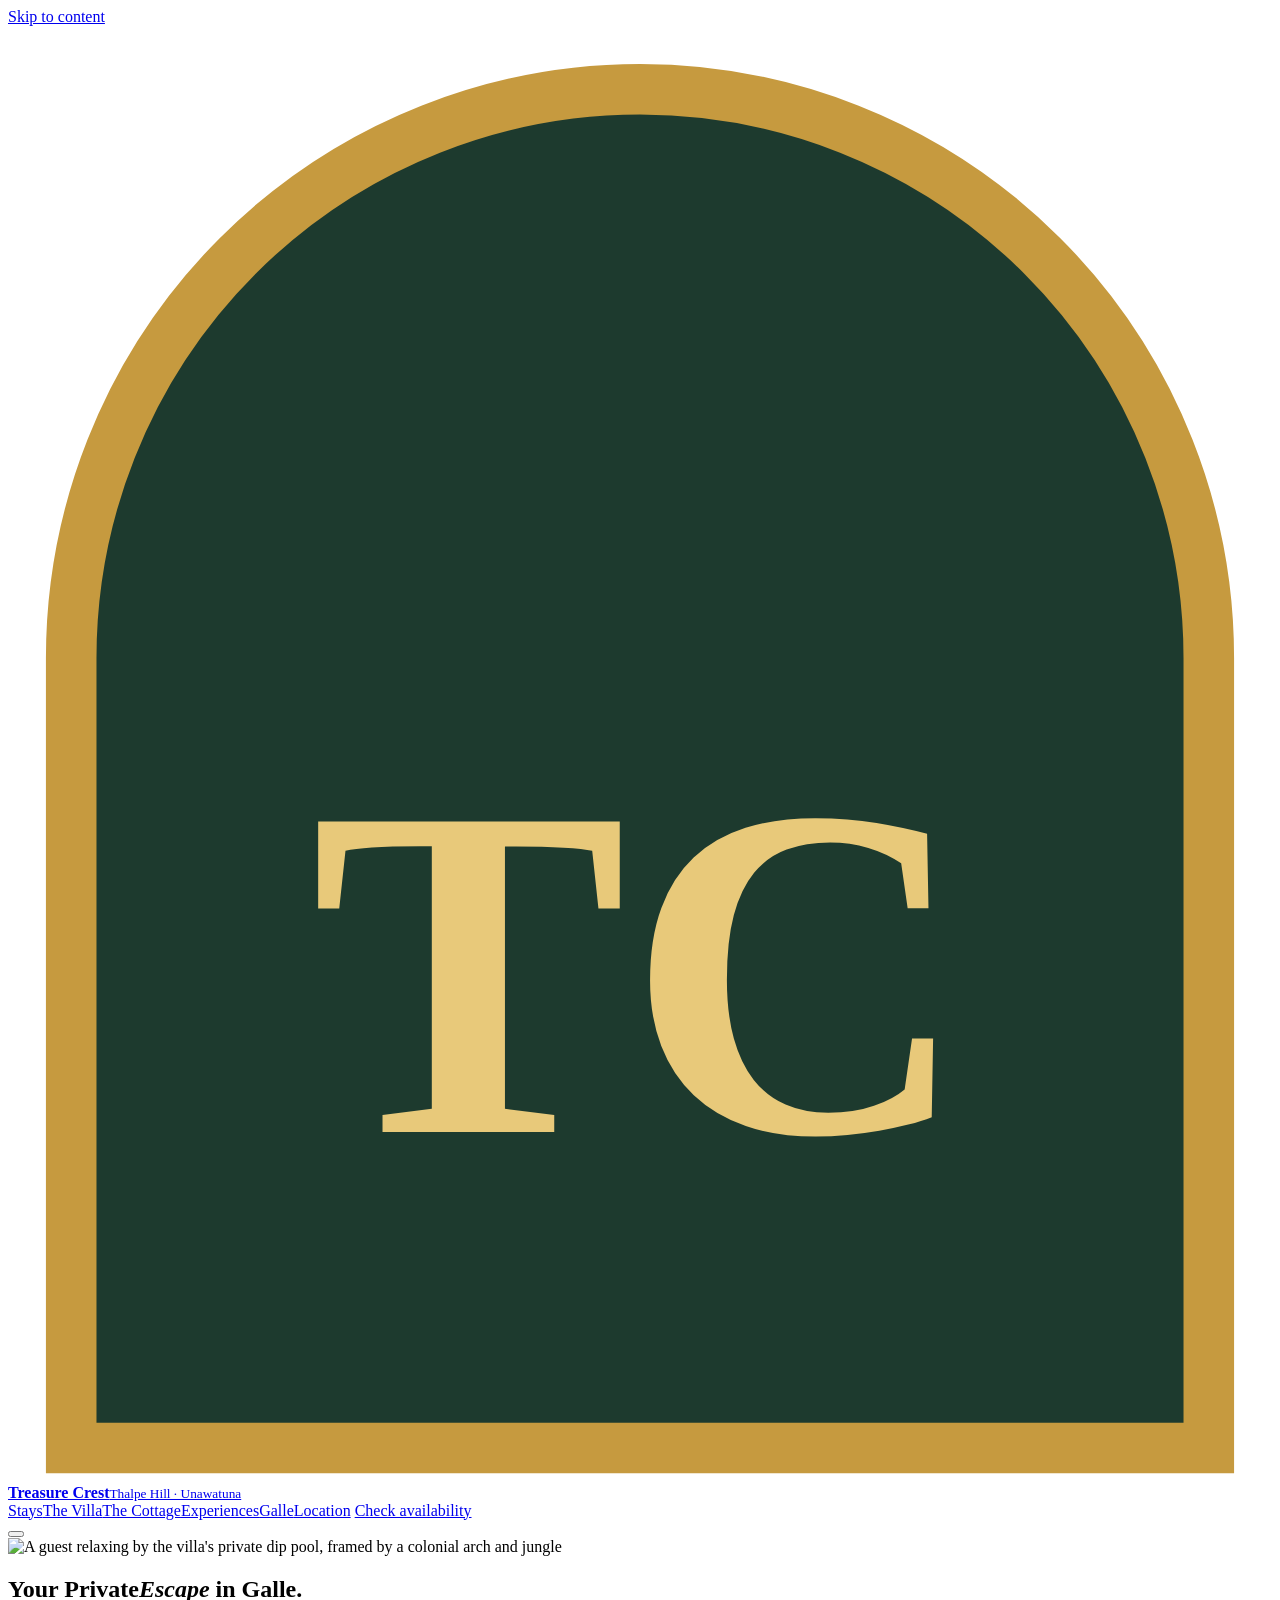
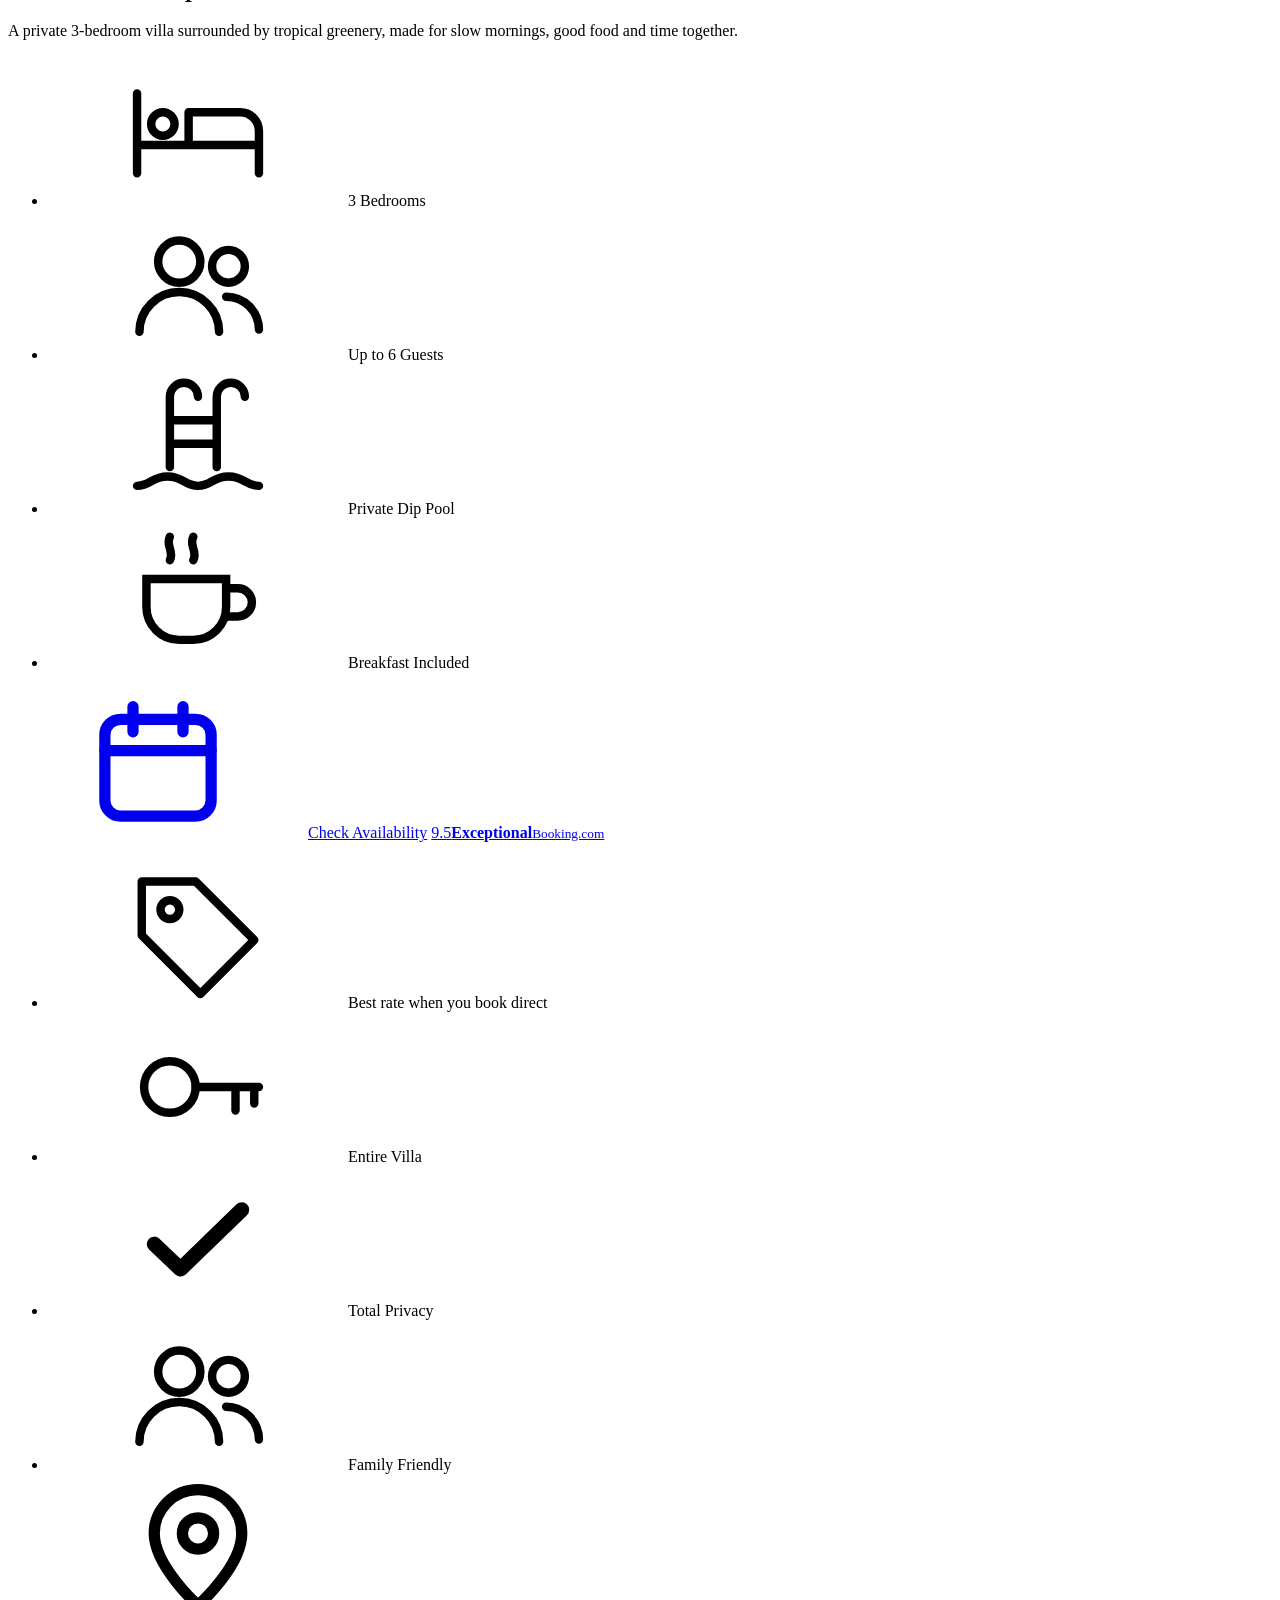
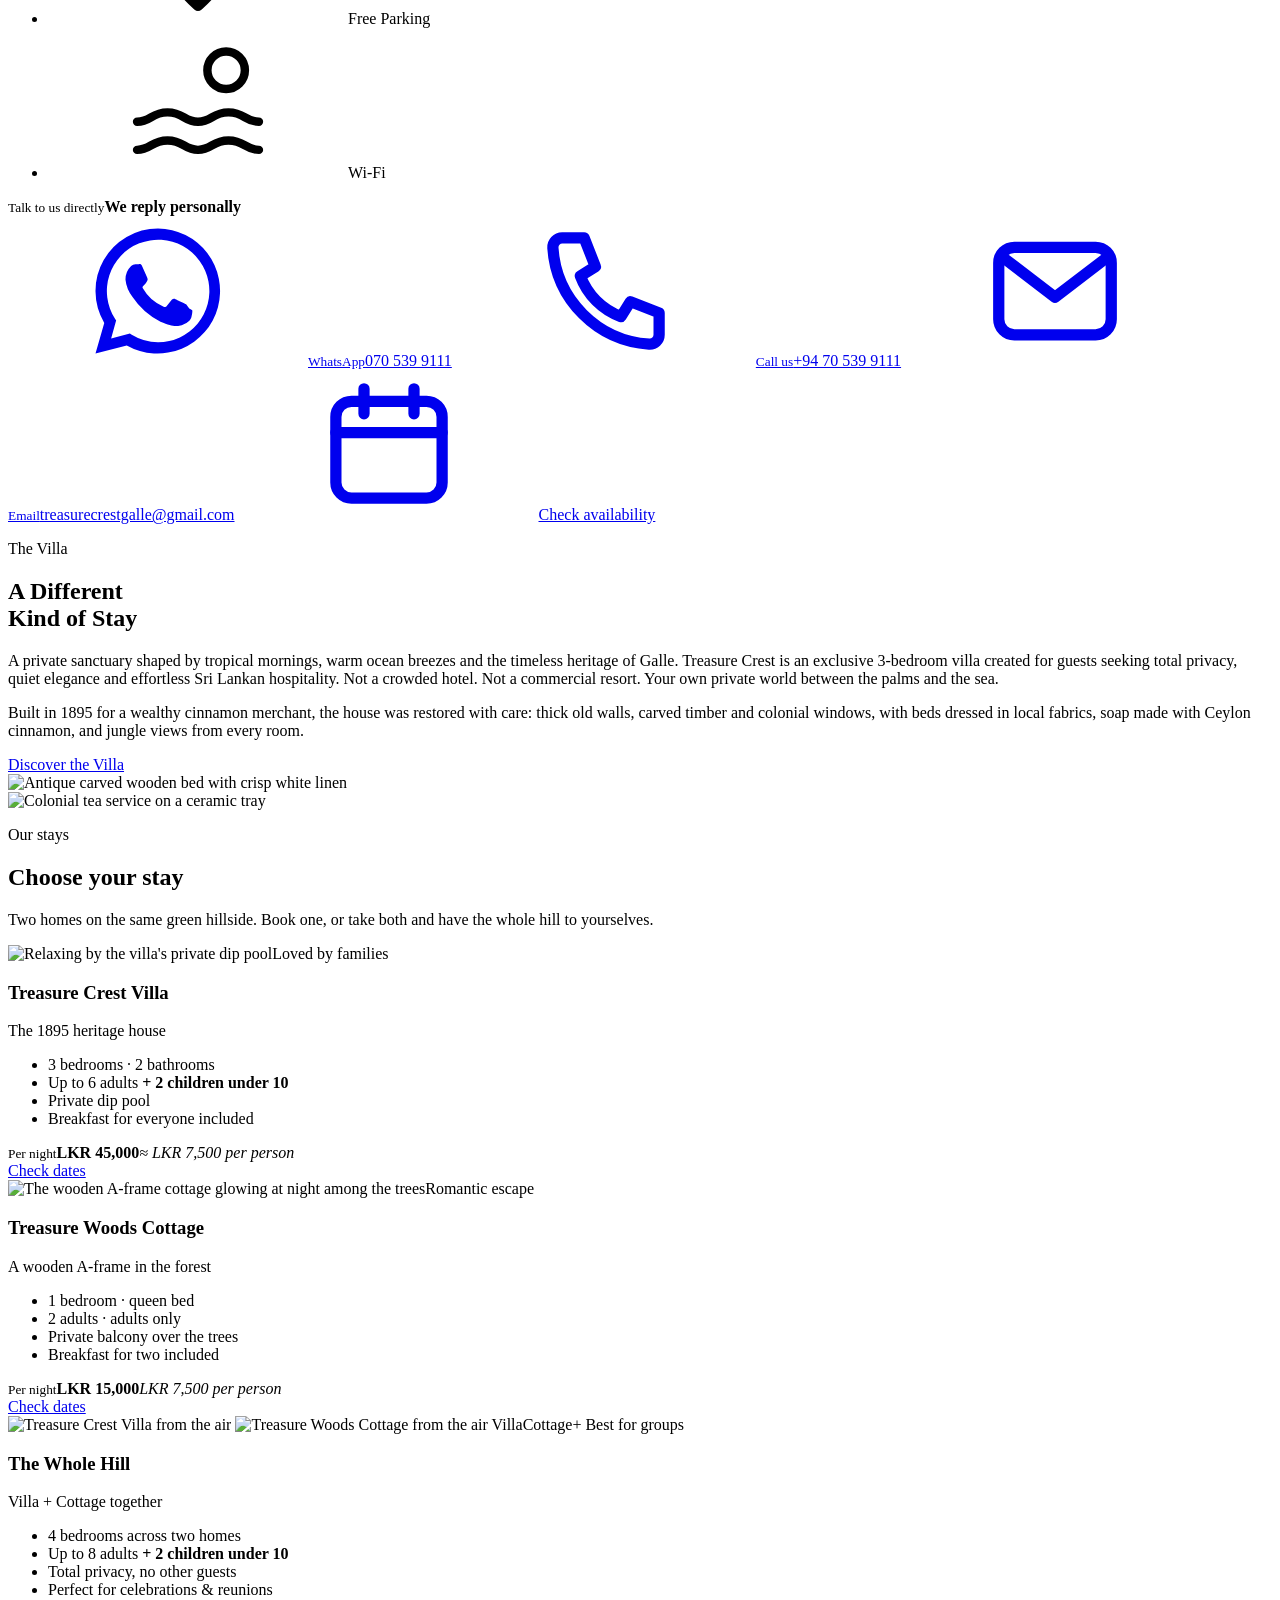
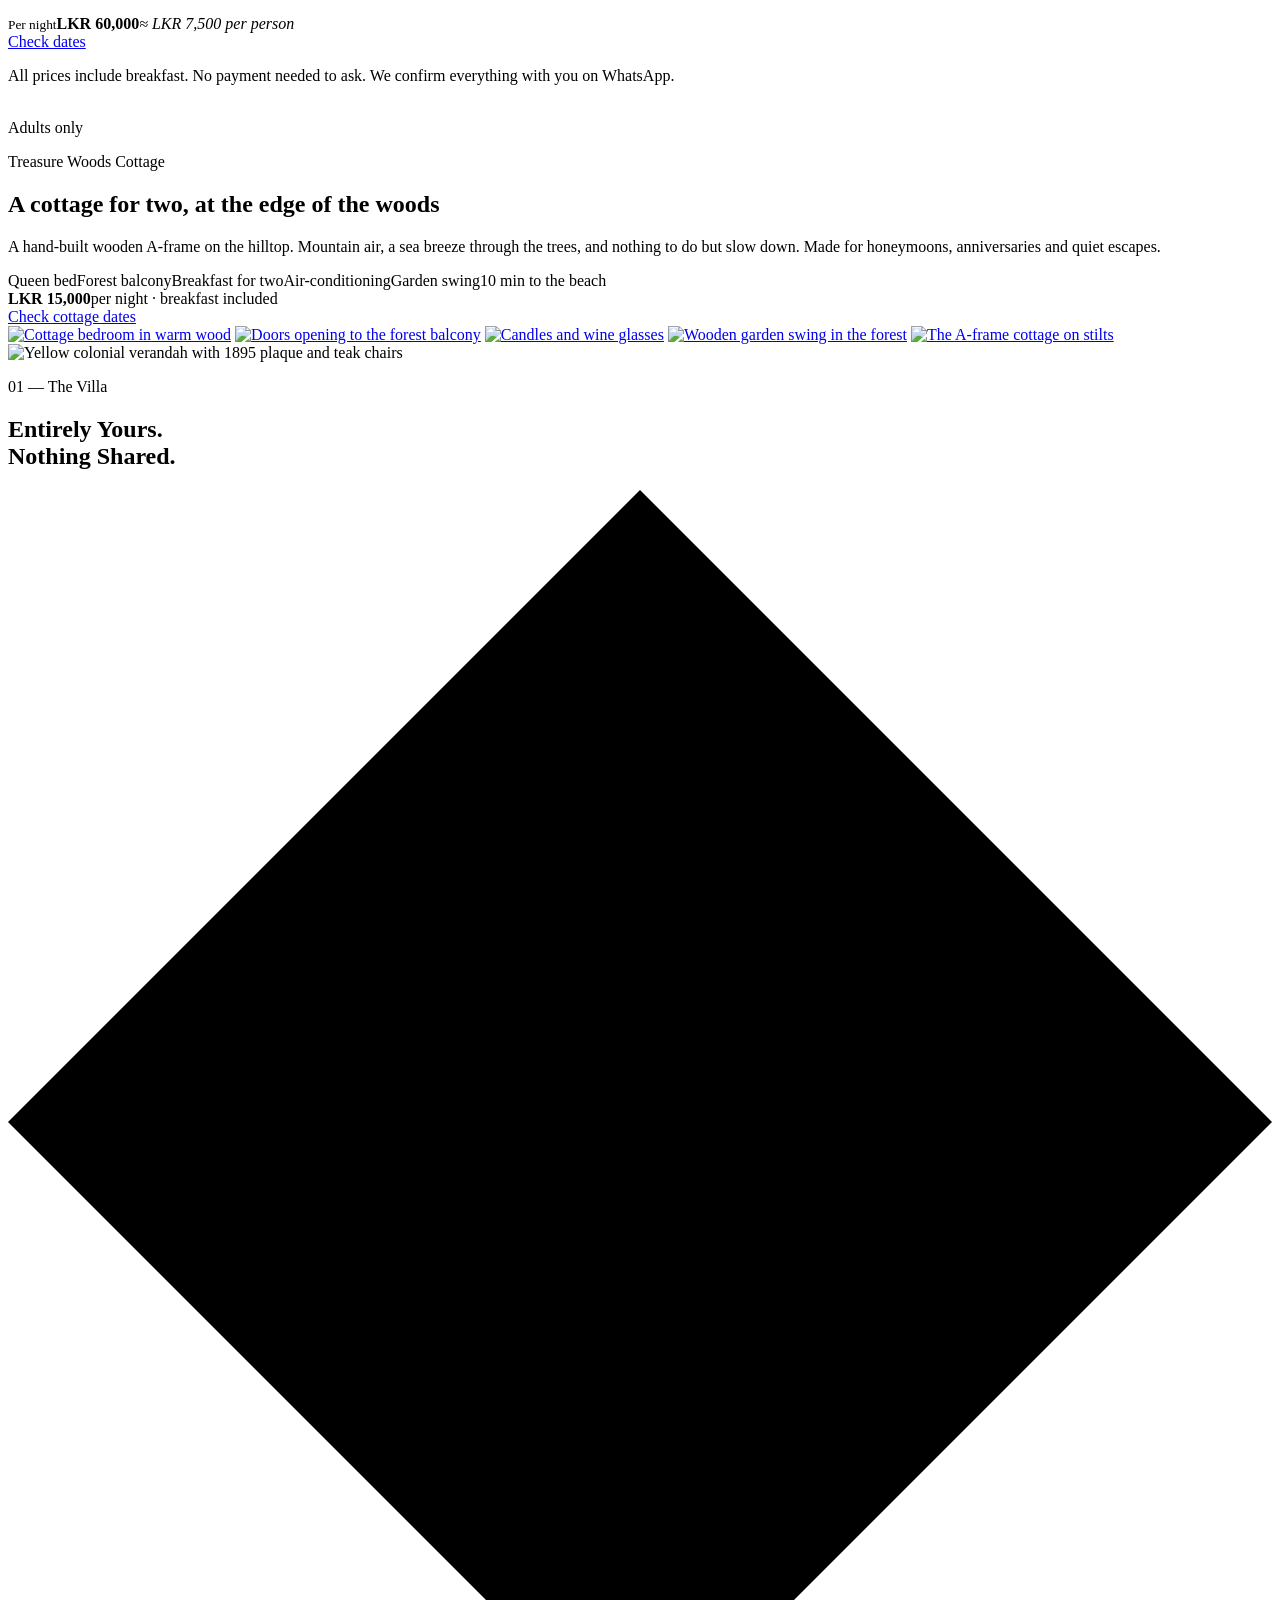
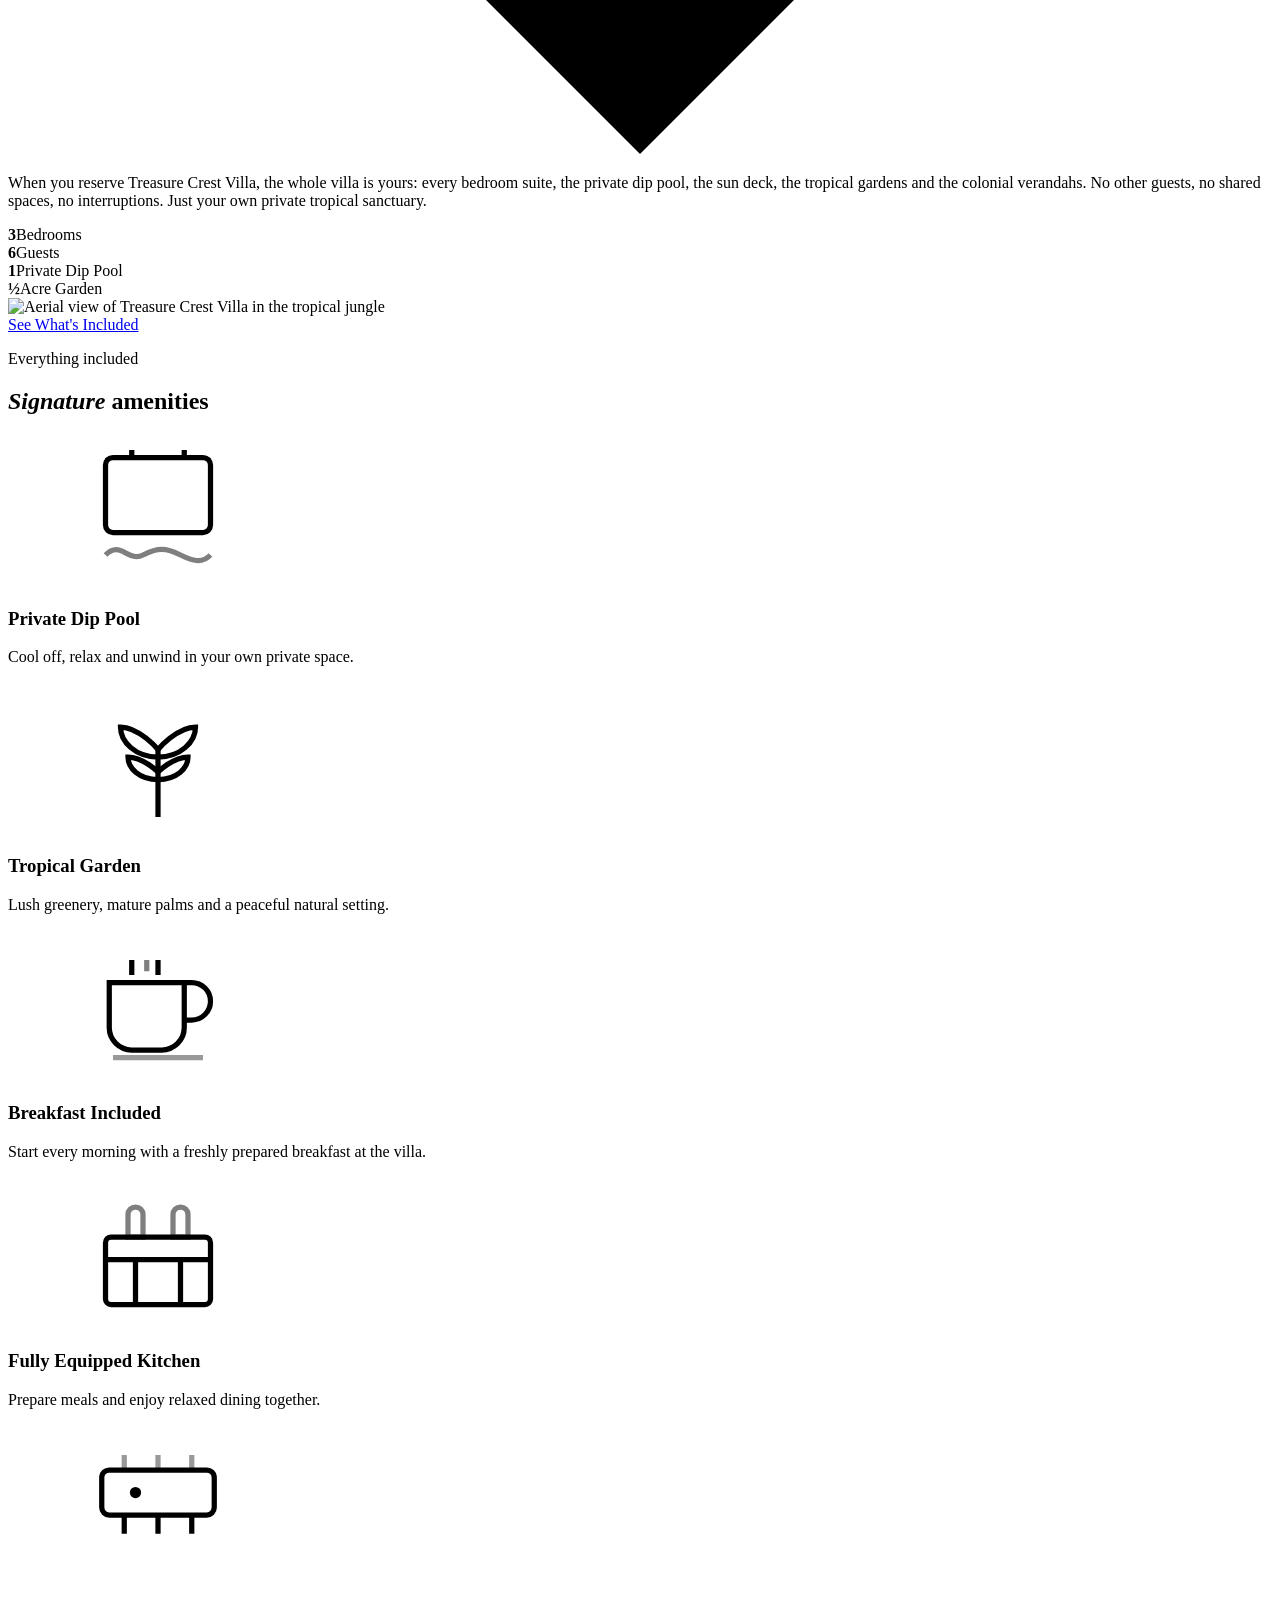
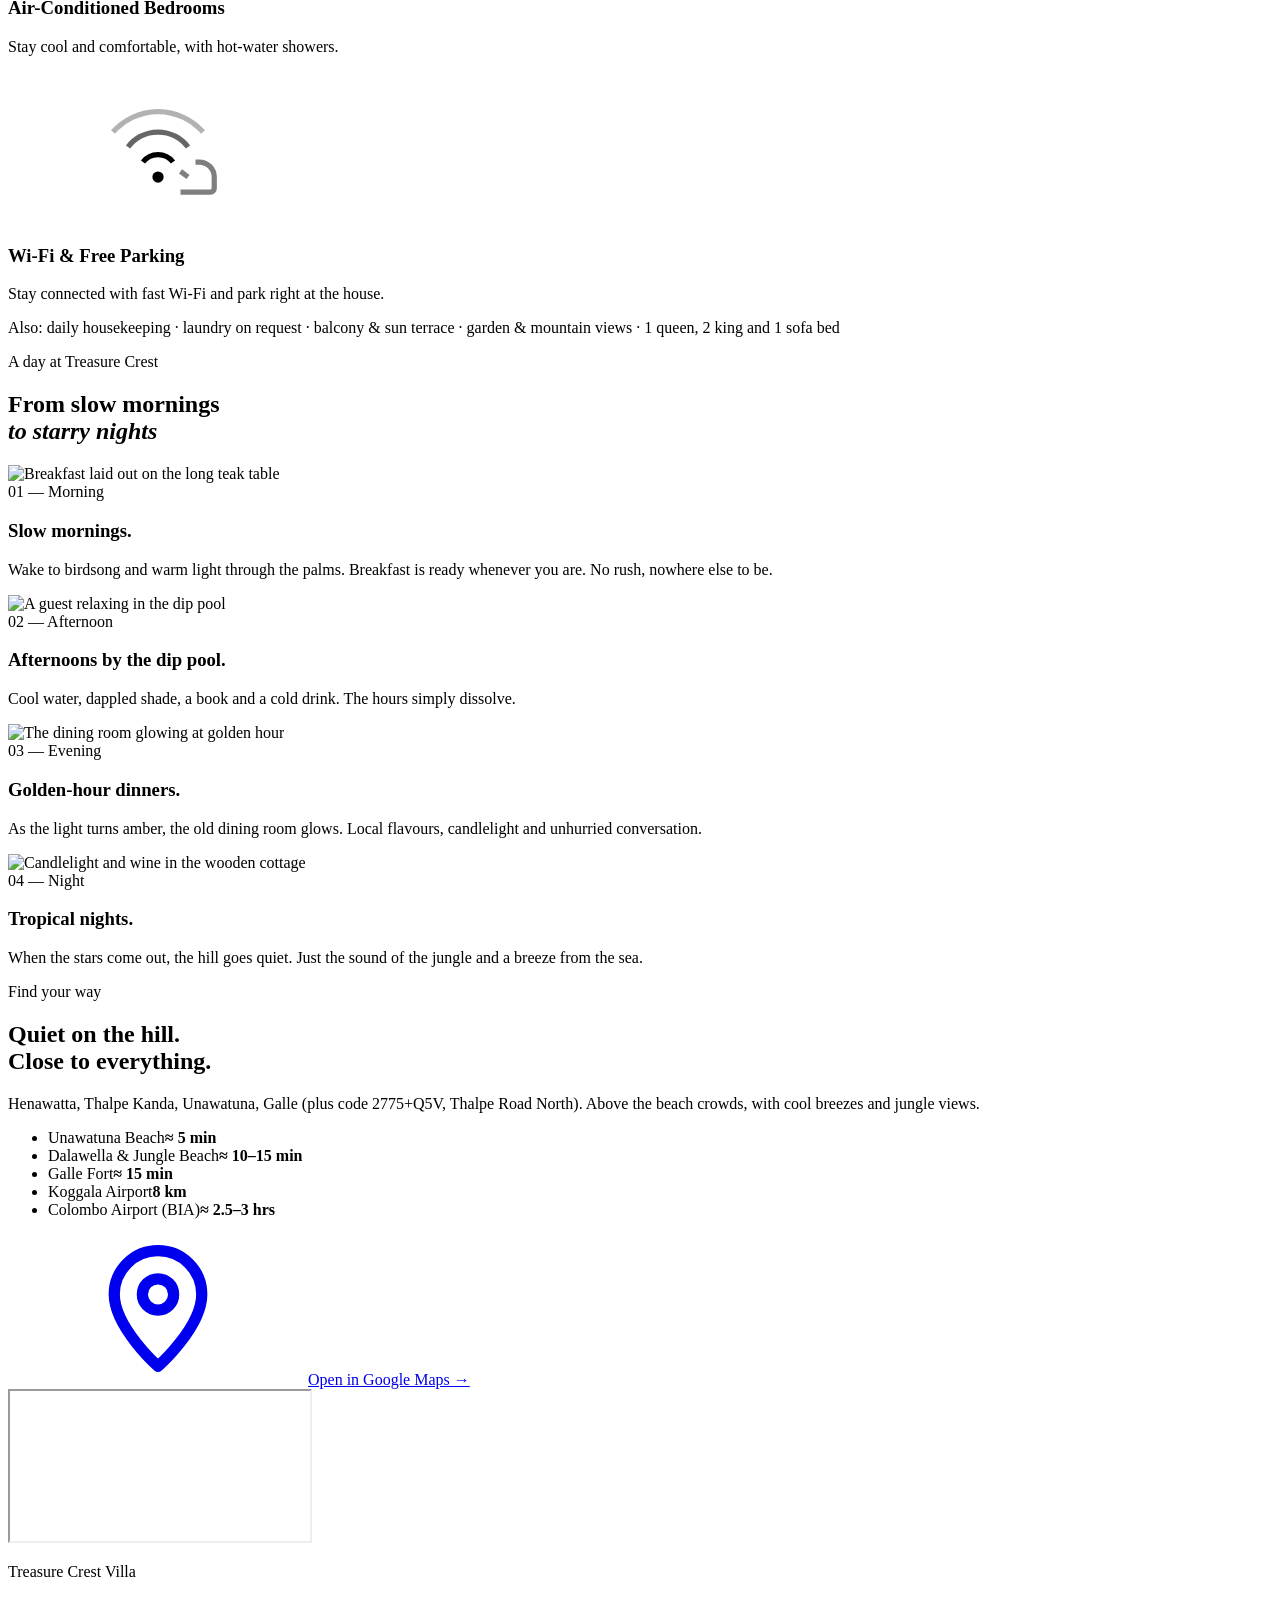
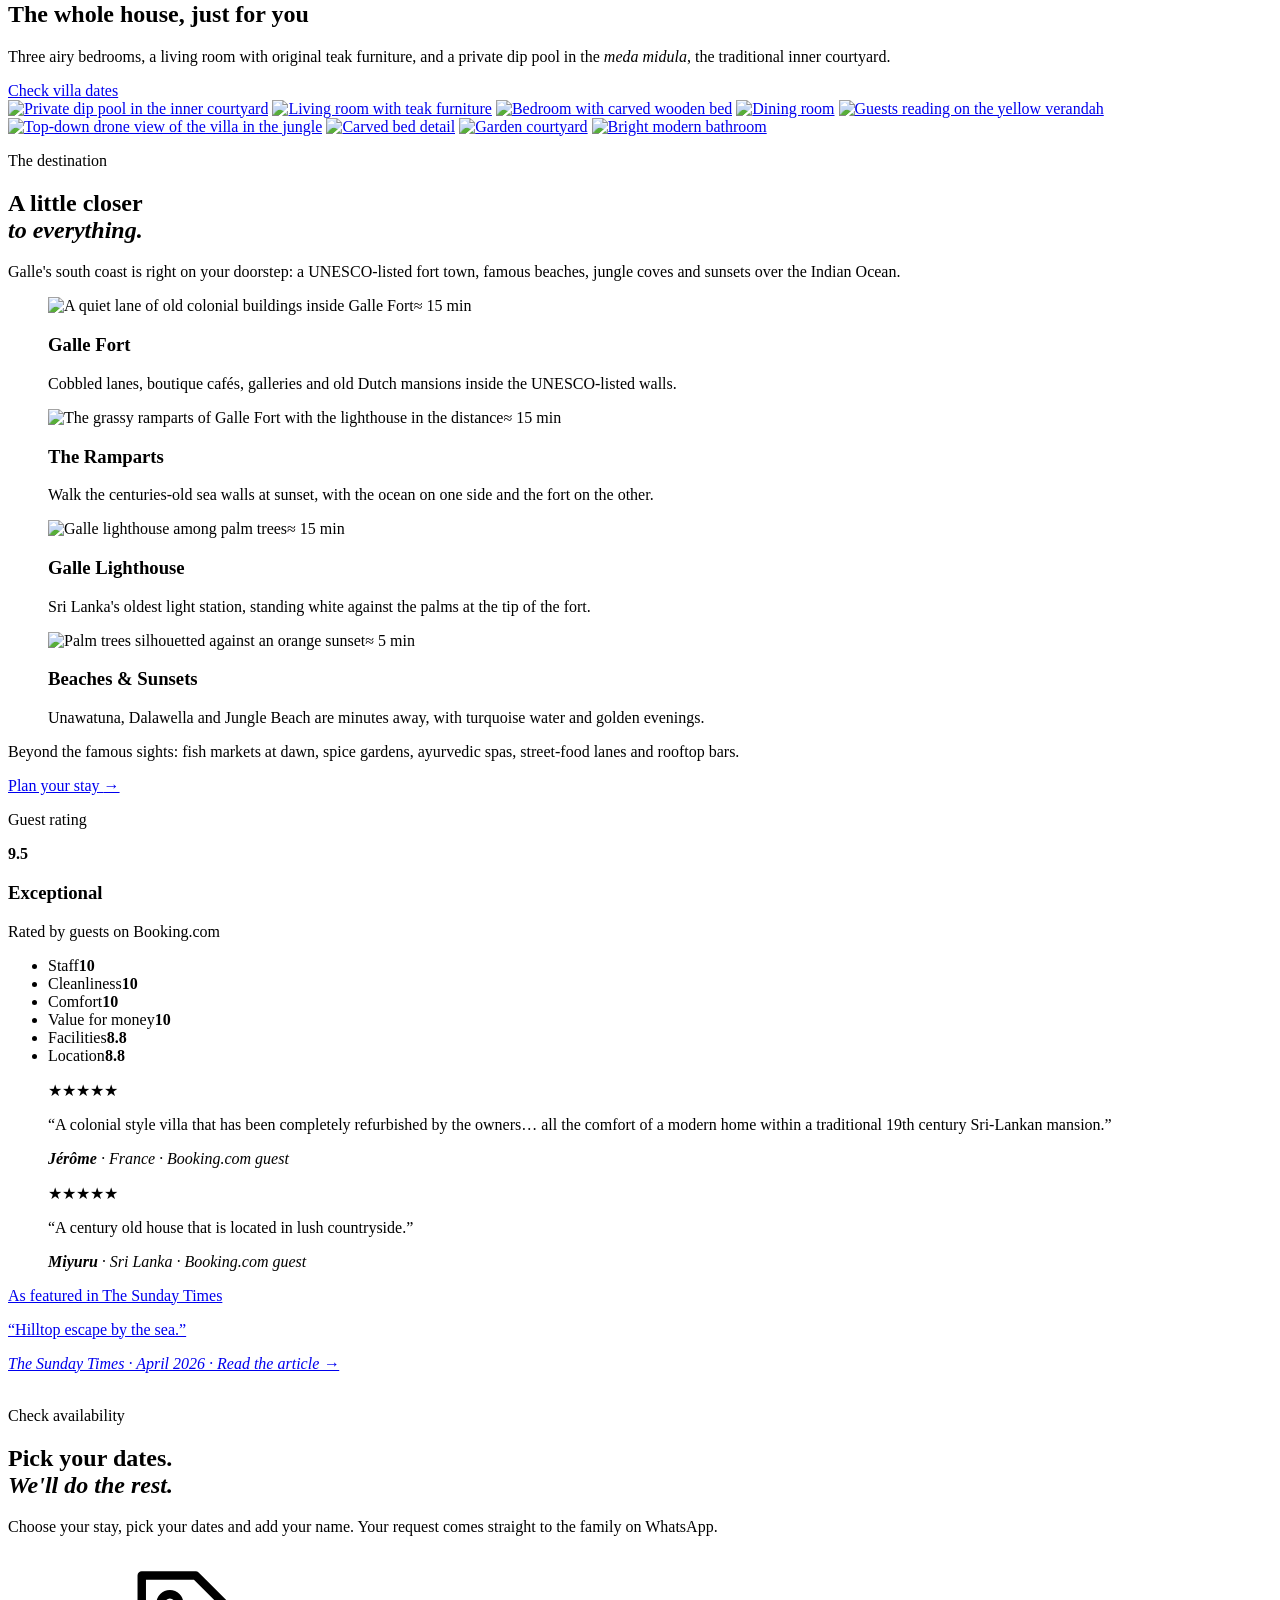
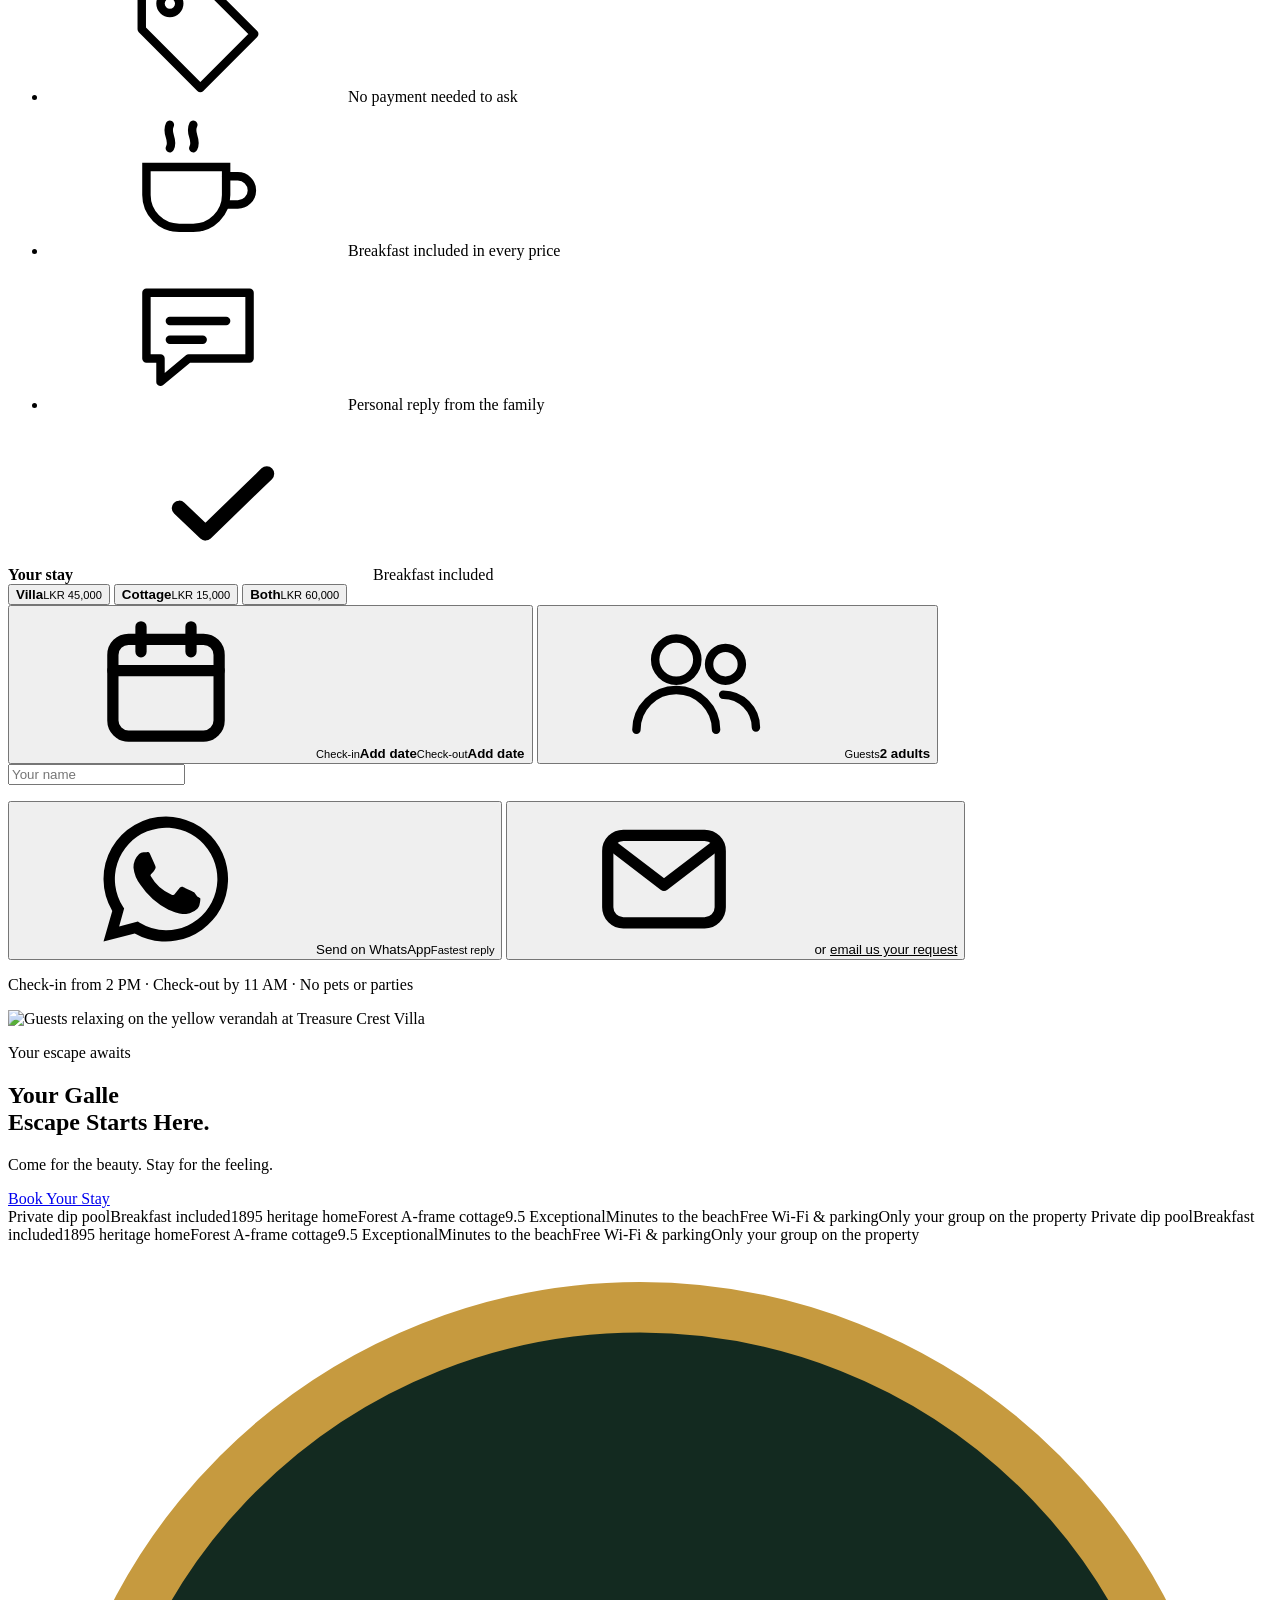
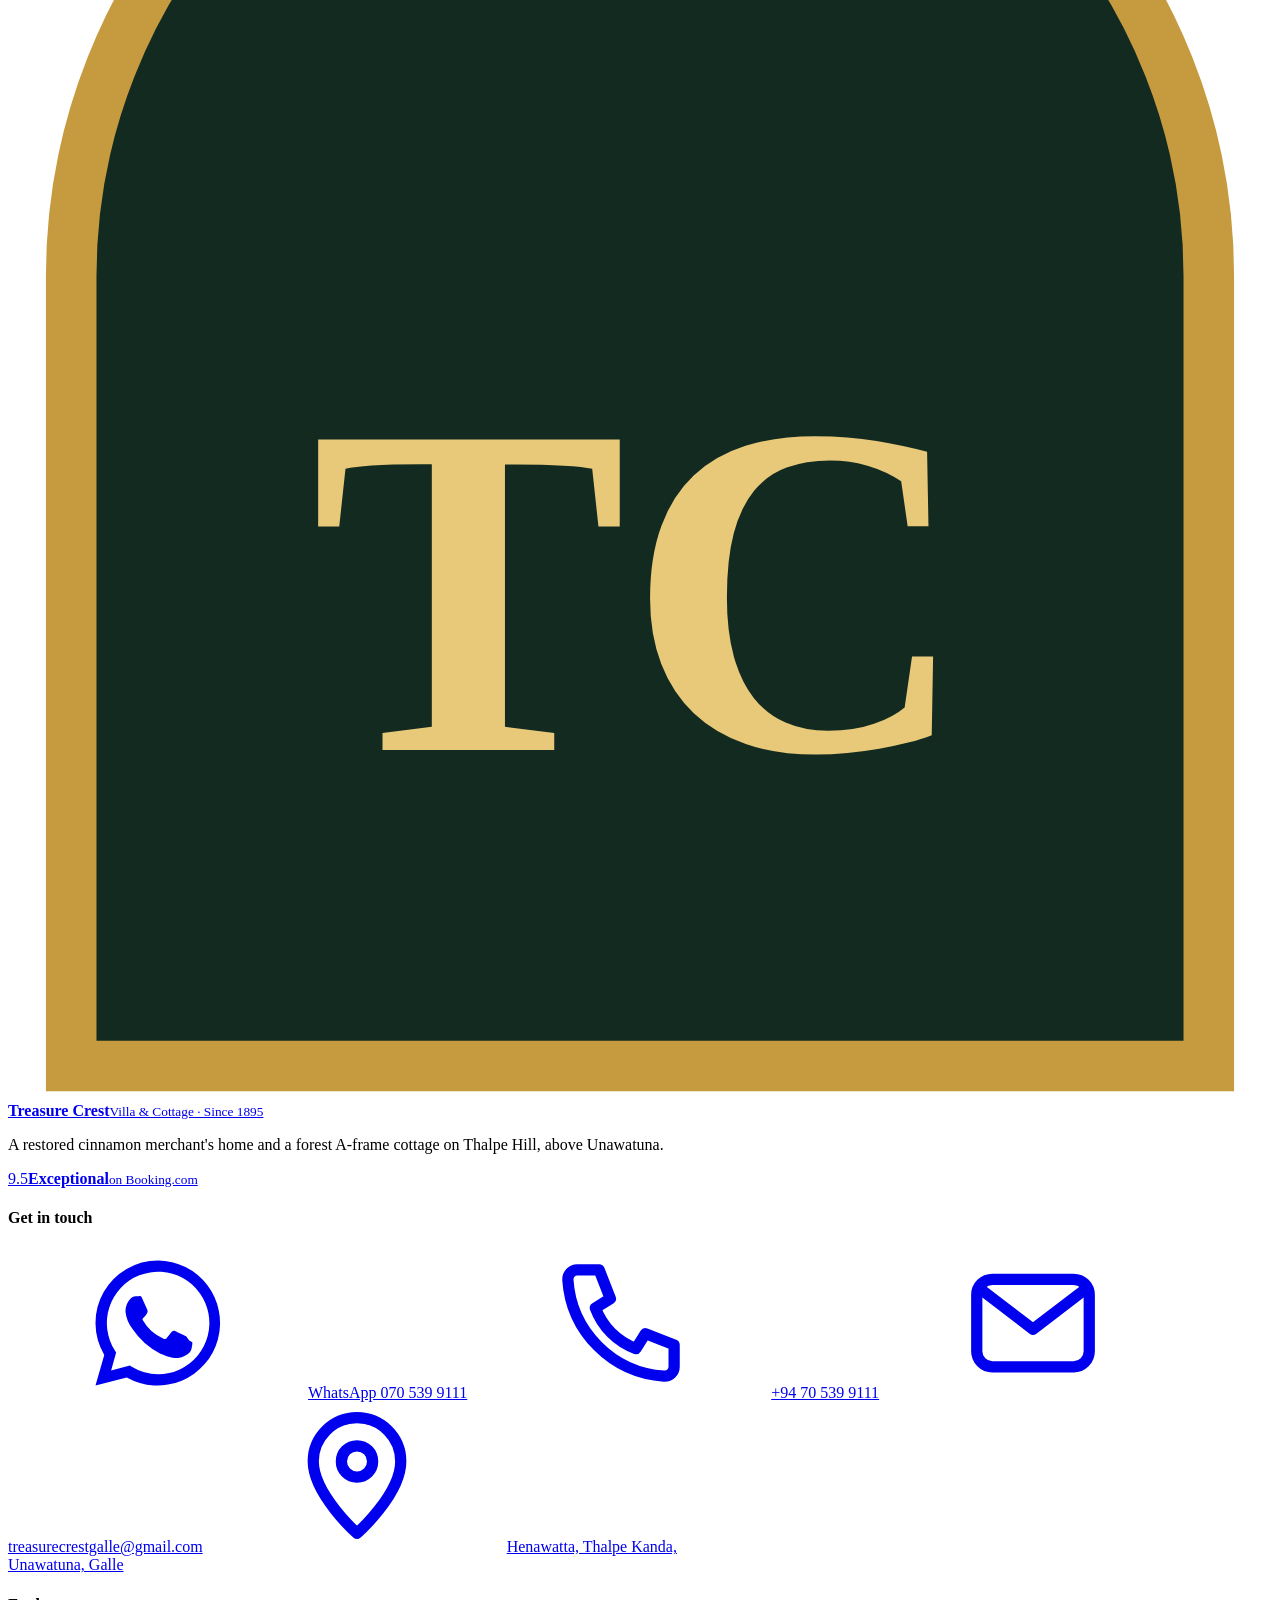
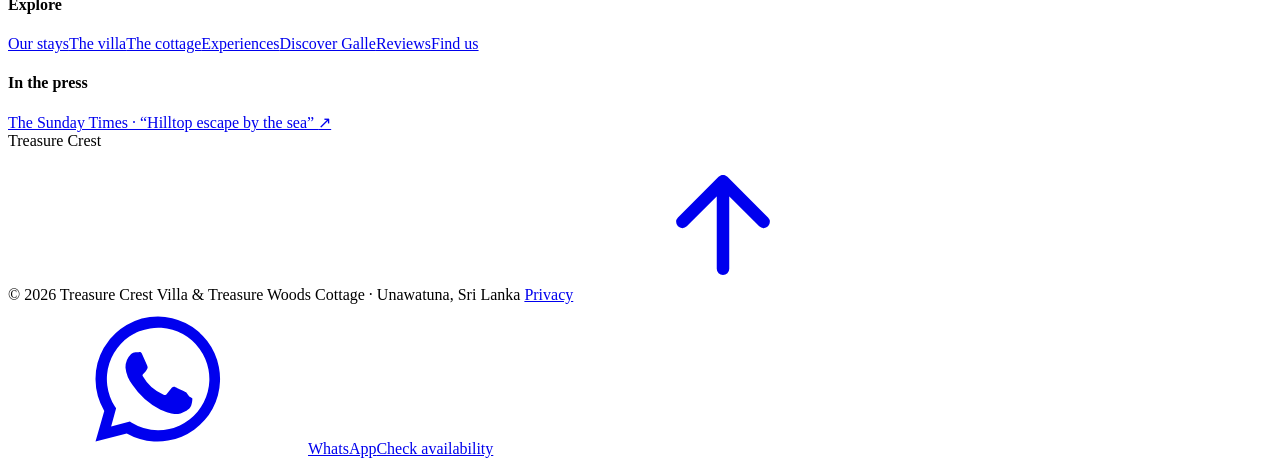
==== index.html @ 44e794fb "add main files" ====
<!doctype html>
<html lang="en">
<head>
<meta charset="utf-8">
<meta name="viewport" content="width=device-width, initial-scale=1, viewport-fit=cover">
<title>Treasure Crest Villa &amp; Cottage | Your Private Escape in Galle, Unawatuna</title>
<meta name="description" content="Book the whole 1895 Treasure Crest Villa (up to 6 guests) or our forest A-frame cottage for two on Thalpe Hill, Unawatuna. Private dip pool, breakfast included, minutes from Unawatuna Beach. Rated 9.5 Exceptional.">
<link rel="canonical" href="https://treasurecrestlk.com/">
<meta name="theme-color" content="#1d3a2e">
<meta property="og:type" content="website">
<meta property="og:site_name" content="Treasure Crest Villa &amp; Cottage">
<meta property="og:title" content="Treasure Crest — Your private escape in Galle">
<meta property="og:description" content="Private 1895 villa for 6 and a forest cottage for two in Unawatuna, Galle. Breakfast included. Book direct on WhatsApp.">
<meta property="og:url" content="https://treasurecrestlk.com/">
<meta property="og:image" content="https://treasurecrestlk.com/og-image.jpg">
<meta property="og:image:width" content="1200"><meta property="og:image:height" content="630">
<meta name="twitter:card" content="summary_large_image">
<link rel="icon" href="favicon.svg" type="image/svg+xml">
<link rel="apple-touch-icon" href="apple-touch-icon.png">
<link rel="manifest" href="site.webmanifest">
<link rel="preload" href="fonts/crimson-600.woff" as="font" type="font/woff" crossorigin>
<link rel="preload" href="fonts/inter-400.woff" as="font" type="font/woff" crossorigin>
<link rel="preload" as="image" href="img/villa-landscape-hero-1600.webp" imagesrcset="img/villa-landscape-hero-800.webp 800w, img/villa-landscape-hero-1600.webp 1600w" imagesizes="(max-width: 699px) 220vw, 100vw">
<link rel="stylesheet" href="css/style.css">
<script type="application/ld+json">
{"@context":"https://schema.org","@type":"LodgingBusiness","name":"Treasure Crest Villa & Cottage","url":"https://treasurecrestlk.com/","image":"https://treasurecrestlk.com/og-image.jpg",
"description":"A restored 1895 cinnamon merchant's villa with a private dip pool, and a forest A-frame cottage for two, on Thalpe Hill above Unawatuna, Galle.",
"telephone":"+94705399111","email":"treasurecrestgalle@gmail.com","priceRange":"LKR 15,000 – 60,000 per night",
"address":{"@type":"PostalAddress","streetAddress":"Henawatta, Thalpe Kanda","addressLocality":"Unawatuna","addressRegion":"Galle","postalCode":"80600","addressCountry":"LK"},
"checkinTime":"14:00","checkoutTime":"11:00","petsAllowed":false,
"amenityFeature":[{"@type":"LocationFeatureSpecification","name":"Private dip pool","value":true},{"@type":"LocationFeatureSpecification","name":"Breakfast included","value":true},{"@type":"LocationFeatureSpecification","name":"Free Wi-Fi","value":true},{"@type":"LocationFeatureSpecification","name":"Free parking","value":true},{"@type":"LocationFeatureSpecification","name":"Air conditioning","value":true}]}
</script>
</head>
<body>
<a class="skip" href="#main">Skip to content</a>

<!-- ===== HEADER ===== -->
<header class="hdr" id="hdr">
 <div class="wrap hdr-in">
  <a class="brand" href="#top" aria-label="Treasure Crest home">
   <svg class="mark" viewBox="0 0 40 46" aria-hidden="true"><path d="M2 45V20A18 18 0 0 1 38 20V45Z" fill="#1d3a2e" stroke="#c69a3f" stroke-width="1.6"/><text x="20" y="35" text-anchor="middle" font-family="Crimson Text, serif" font-size="15" font-weight="600" fill="#e8c97a">TC</text></svg>
   <span><b>Treasure Crest</b><small>Thalpe Hill · Unawatuna</small></span>
  </a>
  <nav class="nav" id="nav" aria-label="Main">
   <a href="#stays">Stays</a><a href="#villa">The Villa</a><a href="#cottage">The Cottage</a><a href="#experiences">Experiences</a><a href="#galle">Galle</a><a href="#location">Location</a>
   <a class="btn btn-gold nav-cta" href="#book">Check availability</a>
  </nav>
  <button class="burger" id="burger" aria-label="Open menu" aria-expanded="false" aria-controls="nav"><i></i><i></i><i></i></button>
 </div>
</header>

<main id="main">
<!-- ===== HERO ===== -->
<section class="hero" id="top">
 <div class="hero-media" data-parallax="0.22">
  <img src="img/villa-landscape-hero-1600.webp" srcset="img/villa-landscape-hero-800.webp 800w, img/villa-landscape-hero-1600.webp 1600w" sizes="(max-width: 699px) 220vw, 100vw" alt="A guest relaxing by the villa's private dip pool, framed by a colonial arch and jungle" fetchpriority="high">
 </div>
 <div class="hero-shade"></div>
 <div class="wrap hero-in">
  <h1 class="hero-title"><span class="line"><span style="--d:.22s">Your Private</span></span><span class="line"><span style="--d:.38s"><em>Escape</em> in Galle.</span></span></h1>
  <p class="hero-sub anim-up" style="--d:.38s">A private 3-bedroom villa surrounded by tropical greenery, made for slow mornings, good food and time together.</p>
  <ul class="hero-hl anim-up" style="--d:.5s">
   <li><svg><use href="#i-bed"/></svg>3 Bedrooms</li>
   <li><svg><use href="#i-users"/></svg>Up to 6 Guests</li>
   <li><svg><use href="#i-pool"/></svg>Private Dip Pool</li>
   <li><svg><use href="#i-cup"/></svg>Breakfast Included</li>
  </ul>
  <div class="hero-ctas anim-up" style="--d:.64s">
   <a class="btn-sq" href="#book"><svg class="i"><use href="#i-cal"/></svg>Check Availability</a>
   <a class="hero-rate" href="#reviews"><span>9.5</span><b>Exceptional</b><small>Booking.com</small></a>
  </div>
 </div>
 <div class="hero-trust anim-up" style="--d:.88s"><div class="wrap"><ul>
  <li><svg><use href="#i-tag"/></svg>Best rate when you book direct</li><li><svg><use href="#i-key"/></svg>Entire Villa</li><li><svg><use href="#i-check"/></svg>Total Privacy</li><li><svg><use href="#i-users"/></svg>Family Friendly</li><li><svg><use href="#i-pin"/></svg>Free Parking</li><li><svg><use href="#i-wave"/></svg>Wi-Fi</li>
 </ul></div></div>
</section>

<!-- ===== CONTACT BAR ===== -->
<div class="cbar-wrap">
 <div class="wrap">
  <div class="cbar reveal">
   <div class="cb-t"><small>Talk to us directly</small><b>We reply personally</b></div>
   <a class="cb-i wa-link" href="https://wa.me/94705399111" target="_blank" rel="noopener"><span class="ci ci-wa"><svg><use href="#i-wa"/></svg></span><span><small>WhatsApp</small>070 539 9111</span></a>
   <a class="cb-i" href="tel:+94705399111"><span class="ci"><svg><use href="#i-phone"/></svg></span><span><small>Call us</small>+94 70 539 9111</span></a>
   <a class="cb-i" href="mailto:treasurecrestgalle@gmail.com"><span class="ci"><svg><use href="#i-mail"/></svg></span><span><small>Email</small>treasurecrestgalle@gmail.com</span></a>
   <a class="btn btn-gold cb-btn" href="#book"><svg class="i"><use href="#i-cal"/></svg>Check availability</a>
  </div>
 </div>
</div>

<!-- ===== INTRO (from the original site) ===== -->
<section class="intro" id="intro">
 <div class="wrap intro-in">
  <div class="intro-txt">
   <p class="eyebrow reveal">The Villa</p>
   <h2 class="reveal">A Different<br>Kind of Stay</h2>
   <span class="rule reveal"></span>
   <p class="reveal">A private sanctuary shaped by tropical mornings, warm ocean breezes and the timeless heritage of Galle. Treasure Crest is an exclusive 3-bedroom villa created for guests seeking total privacy, quiet elegance and effortless Sri Lankan hospitality. Not a crowded hotel. Not a commercial resort. Your own private world between the palms and the sea.</p>
   <p class="reveal">Built in 1895 for a wealthy cinnamon merchant, the house was restored with care: thick old walls, carved timber and colonial windows, with beds dressed in local fabrics, soap made with Ceylon cinnamon, and jungle views from every room.</p>
   <a class="txt-link reveal" href="#villa">Discover the Villa <span></span></a>
  </div>
  <div class="intro-ph">
   <div class="ip-a reveal-img"><img loading="lazy" src="img/villa-carved-bed-800.webp" alt="Antique carved wooden bed with crisp white linen"></div>
   <div class="ip-b reveal-img"><img loading="lazy" src="img/villa-tea-service-800.webp" srcset="img/villa-tea-service-800.webp 600w, img/villa-tea-service-1600.webp 960w" sizes="(min-width:1000px) 300px, 50vw" alt="Colonial tea service on a ceramic tray"></div>
  </div>
 </div>
</section>

<!-- ===== STAYS ===== -->
<section class="stays" id="stays">
 <div class="wrap">
  <div class="head reveal"><p class="eyebrow">Our stays</p><h2>Choose your stay</h2><p class="lead">Two homes on the same green hillside. Book one, or take both and have the whole hill to yourselves.</p></div>
  <div class="cards">
   <article class="card tilt reveal">
    <div class="card-ph"><img loading="lazy" src="img/villa-landscape-hero-800.webp" srcset="img/villa-landscape-hero-800.webp 800w, img/villa-landscape-hero-1600.webp 1600w" sizes="(min-width:1000px) 380px, 92vw" alt="Relaxing by the villa's private dip pool"><span class="tag">Loved by families</span></div>
    <div class="card-b">
     <h3>Treasure Crest Villa</h3><p class="sub">The 1895 heritage house</p>
     <ul class="ticks"><li>3 bedrooms · 2 bathrooms</li><li>Up to 6 adults <b>+ 2 children under 10</b></li><li>Private dip pool</li><li>Breakfast for everyone included</li></ul>
     <div class="price"><div><small>Per night</small><b>LKR 45,000</b><em>≈ LKR 7,500 per person</em></div><a class="btn btn-gold" href="#book" data-stay="villa">Check dates</a></div>
    </div>
   </article>
   <article class="card tilt reveal">
    <div class="card-ph"><img loading="lazy" src="img/cottage-night-800.webp" srcset="img/cottage-night-800.webp 800w, img/cottage-night-1600.webp 1600w" sizes="(min-width:1000px) 380px, 92vw" alt="The wooden A-frame cottage glowing at night among the trees"><span class="tag">Romantic escape</span></div>
    <div class="card-b">
     <h3>Treasure Woods Cottage</h3><p class="sub">A wooden A-frame in the forest</p>
     <ul class="ticks"><li>1 bedroom · queen bed</li><li>2 adults · adults only</li><li>Private balcony over the trees</li><li>Breakfast for two included</li></ul>
     <div class="price"><div><small>Per night</small><b>LKR 15,000</b><em>LKR 7,500 per person</em></div><a class="btn btn-gold" href="#book" data-stay="cottage">Check dates</a></div>
    </div>
   </article>
   <article class="card card-best tilt reveal">
    <div class="card-ph duo">
     <img loading="lazy" class="duo-a" src="img/hero-villa-800.webp" srcset="img/hero-villa-800.webp 800w, img/hero-villa-1600.webp 1600w" sizes="(min-width:1000px) 380px, 92vw" alt="Treasure Crest Villa from the air">
     <img loading="lazy" class="duo-b" src="img/cottage-drone-800.webp" srcset="img/cottage-drone-800.webp 800w, img/cottage-drone-1600.webp 1600w" sizes="(min-width:1000px) 380px, 92vw" alt="Treasure Woods Cottage from the air">
     <span class="duo-l duo-la">Villa</span><span class="duo-l duo-lb">Cottage</span><span class="duo-plus">+</span>
     <span class="tag tag-gold">Best for groups</span>
    </div>
    <div class="card-b">
     <h3>The Whole Hill</h3><p class="sub">Villa + Cottage together</p>
     <ul class="ticks"><li>4 bedrooms across two homes</li><li>Up to 8 adults <b>+ 2 children under 10</b></li><li>Total privacy, no other guests</li><li>Perfect for celebrations &amp; reunions</li></ul>
     <div class="price"><div><small>Per night</small><b>LKR 60,000</b><em>≈ LKR 7,500 per person</em></div><a class="btn btn-gold" href="#book" data-stay="both">Check dates</a></div>
    </div>
   </article>
  </div>
  <p class="note reveal">All prices include breakfast. No payment needed to ask. We confirm everything with you on WhatsApp.</p>
 </div>
</section>

<!-- ===== COTTAGE ===== -->
<section class="cottage" id="cottage">
 <div class="ct-bg" data-parallax="0.15"><img loading="lazy" src="img/cottage-drone-1600.webp" alt=""></div>
 <div class="wrap ct-in">
  <div class="ct-txt">
   <span class="adult reveal">Adults only</span>
   <p class="eyebrow gold reveal">Treasure Woods Cottage</p>
   <h2 class="reveal">A cottage for two, at the edge of the woods</h2>
   <p class="lead reveal">A hand-built wooden A-frame on the hilltop. Mountain air, a sea breeze through the trees, and nothing to do but slow down. Made for honeymoons, anniversaries and quiet escapes.</p>
   <div class="pills reveal"><span>Queen bed</span><span>Forest balcony</span><span>Breakfast for two</span><span>Air-conditioning</span><span>Garden swing</span><span>10 min to the beach</span></div>
   <div class="ct-price reveal"><b>LKR 15,000</b><span>per night · breakfast included</span></div>
   <a class="btn btn-gold btn-lg reveal" href="#book" data-stay="cottage">Check cottage dates</a>
  </div>
  <div class="ct-gal" data-gallery>
   <a class="c1 reveal-img" href="img/cottage-bed-1600.webp"><img loading="lazy" src="img/cottage-bed-800.webp" alt="Cottage bedroom in warm wood"></a>
   <a class="c2 reveal-img" href="img/cottage-view-1600.webp"><img loading="lazy" src="img/cottage-view-800.webp" alt="Doors opening to the forest balcony"></a>
   <a class="c3 reveal-img" href="img/cottage-candles-1600.webp"><img loading="lazy" src="img/cottage-candles-800.webp" alt="Candles and wine glasses"></a>
   <a class="c4 reveal-img" href="img/garden-swing-1600.webp"><img loading="lazy" src="img/garden-swing-800.webp" alt="Wooden garden swing in the forest"></a>
   <a class="c5 reveal-img" href="img/cottage-day-1600.webp"><img loading="lazy" src="img/cottage-day-800.webp" alt="The A-frame cottage on stilts"></a>
  </div>
 </div>
</section>

<!-- ===== VILLA ESTATE (from the original site) ===== -->
<section class="estate" id="villa">
 <div class="wrap estate-in">
  <div class="es-tall reveal-img"><img loading="lazy" src="img/villa-verandah-800.webp" srcset="img/villa-verandah-800.webp 800w, img/villa-verandah-1600.webp 1280w" sizes="(min-width:1000px) 520px, 92vw" alt="Yellow colonial verandah with 1895 plaque and teak chairs"></div>
  <div class="es-txt">
   <p class="eyebrow reveal">01 — The Villa</p>
   <h2 class="reveal">Entirely Yours.<br>Nothing Shared.</h2>
   <div class="orn reveal"><span></span><svg viewBox="0 0 10 10"><path d="M5 0l5 5-5 5L0 5z"/></svg><span></span></div>
   <p class="reveal">When you reserve Treasure Crest Villa, the whole villa is yours: every bedroom suite, the private dip pool, the sun deck, the tropical gardens and the colonial verandahs. No other guests, no shared spaces, no interruptions. Just your own private tropical sanctuary.</p>
   <div class="es-stats reveal"><div><b>3</b><span>Bedrooms</span></div><div><b>6</b><span>Guests</span></div><div><b>1</b><span>Private Dip Pool</span></div><div><b>½</b><span>Acre Garden</span></div></div>
   <div class="es-aerial reveal-img"><img loading="lazy" src="img/villa-aerial-view-800.webp" srcset="img/villa-aerial-view-800.webp 800w, img/villa-aerial-view-1600.webp 1600w" sizes="(min-width:1000px) 560px, 92vw" alt="Aerial view of Treasure Crest Villa in the tropical jungle"></div>
   <a class="txt-link reveal" href="#amenities">See What's Included <span></span></a>
  </div>
 </div>
</section>

<!-- ===== AMENITIES ===== -->
<section class="amen-s" id="amenities">
 <div class="wrap">
  <div class="head reveal"><p class="eyebrow">Everything included</p><h2><em>Signature</em> amenities</h2></div>
  <div class="am-grid">
   <div class="am reveal"><svg class="am-ic"><use href="#a-pool"/></svg><h3>Private Dip Pool</h3><i></i><p>Cool off, relax and unwind in your own private space.</p></div>
   <div class="am reveal"><svg class="am-ic"><use href="#a-palm"/></svg><h3>Tropical Garden</h3><i></i><p>Lush greenery, mature palms and a peaceful natural setting.</p></div>
   <div class="am reveal"><svg class="am-ic"><use href="#a-cup"/></svg><h3>Breakfast Included</h3><i></i><p>Start every morning with a freshly prepared breakfast at the villa.</p></div>
   <div class="am reveal"><svg class="am-ic"><use href="#a-kitchen"/></svg><h3>Fully Equipped Kitchen</h3><i></i><p>Prepare meals and enjoy relaxed dining together.</p></div>
   <div class="am reveal"><svg class="am-ic"><use href="#a-ac"/></svg><h3>Air-Conditioned Bedrooms</h3><i></i><p>Stay cool and comfortable, with hot-water showers.</p></div>
   <div class="am reveal"><svg class="am-ic"><use href="#a-wifi"/></svg><h3>Wi-Fi &amp; Free Parking</h3><i></i><p>Stay connected with fast Wi-Fi and park right at the house.</p></div>
  </div>
  <p class="am-more reveal">Also: daily housekeeping · laundry on request · balcony &amp; sun terrace · garden &amp; mountain views · 1 queen, 2 king and 1 sofa bed</p>
 </div>
</section>

<!-- ===== EXPERIENCES ===== -->
<section class="exp" id="experiences">
 <div class="wrap">
  <div class="head reveal"><p class="eyebrow gold">A day at Treasure Crest</p><h2>From slow mornings<br class="hide-sm"> <em>to starry nights</em></h2></div>
 </div>
 <div class="xp-row">
  <article class="xp reveal"><img loading="lazy" src="img/villa-breakfast-1600.webp" alt="Breakfast laid out on the long teak table"><div class="xp-c"><span class="xp-n">01 — Morning</span><h3>Slow mornings.</h3><p>Wake to birdsong and warm light through the palms. Breakfast is ready whenever you are. No rush, nowhere else to be.</p></div></article>
  <article class="xp reveal"><img loading="lazy" src="img/villa-pool-twilight-1600.webp" alt="A guest relaxing in the dip pool"><div class="xp-c"><span class="xp-n">02 — Afternoon</span><h3>Afternoons by the dip pool.</h3><p>Cool water, dappled shade, a book and a cold drink. The hours simply dissolve.</p></div></article>
  <article class="xp reveal"><img loading="lazy" src="img/villa-golden-hour-dinner-1600.webp" alt="The dining room glowing at golden hour"><div class="xp-c"><span class="xp-n">03 — Evening</span><h3>Golden-hour dinners.</h3><p>As the light turns amber, the old dining room glows. Local flavours, candlelight and unhurried conversation.</p></div></article>
  <article class="xp reveal"><img loading="lazy" src="img/cottage-candles-1600.webp" alt="Candlelight and wine in the wooden cottage"><div class="xp-c"><span class="xp-n">04 — Night</span><h3>Tropical nights.</h3><p>When the stars come out, the hill goes quiet. Just the sound of the jungle and a breeze from the sea.</p></div></article>
 </div>
</section>

<!-- ===== LOCATION ===== -->
<section class="loc" id="location">
 <div class="wrap loc-in">
  <div>
   <p class="eyebrow reveal">Find your way</p>
   <h2 class="reveal">Quiet on the hill.<br>Close to everything.</h2>
   <p class="lead reveal">Henawatta, Thalpe Kanda, Unawatuna, Galle (plus code 2775+Q5V, Thalpe Road North). Above the beach crowds, with cool breezes and jungle views.</p>
   <ul class="dist">
    <li class="reveal"><span>Unawatuna Beach</span><b>≈ 5 min</b></li>
    <li class="reveal"><span>Dalawella &amp; Jungle Beach</span><b>≈ 10–15 min</b></li>
    <li class="reveal"><span>Galle Fort</span><b>≈ 15 min</b></li>
    <li class="reveal"><span>Koggala Airport</span><b>8 km</b></li>
    <li class="reveal"><span>Colombo Airport (BIA)</span><b>≈ 2.5–3 hrs</b></li>
   </ul>
   <a class="btn btn-line map-btn reveal" href="https://www.google.com/maps/search/Treasure+Crest+Villa+Thalpe+Road+Unawatuna+Sri+Lanka" target="_blank" rel="noopener"><svg class="i"><use href="#i-pin"/></svg>Open in Google Maps <span aria-hidden="true">→</span></a>
  </div>
  <div class="map reveal-img">
   <iframe title="Treasure Crest Villa location" loading="lazy" allowfullscreen referrerpolicy="no-referrer-when-downgrade" src="https://maps.google.com/maps?q=Treasure+Crest+Villa+Unawatuna+Sri+Lanka&amp;t=&amp;z=16&amp;ie=UTF8&amp;iwloc=&amp;output=embed"></iframe>
   <a class="map-fb" href="https://www.google.com/maps/search/Treasure+Crest+Villa+Thalpe+Road+Unawatuna+Sri+Lanka" target="_blank" rel="noopener" hidden>
    <span class="mf-pin"><svg><use href="#i-pin"/></svg></span>
    <b>Treasure Crest Villa</b><span>Henawatta, Thalpe Kanda, Unawatuna, Galle</span>
    <em>Open in Google Maps →</em>
   </a>
  </div>
 </div>
</section>

<!-- ===== VILLA ===== -->
<section class="villa">
 <div class="wrap">
  <div class="row-head">
   <div class="reveal"><p class="eyebrow">Treasure Crest Villa</p><h2>The whole house, just for you</h2><p class="lead">Three airy bedrooms, a living room with original teak furniture, and a private dip pool in the <i>meda midula</i>, the traditional inner courtyard.</p></div>
   <a class="btn btn-gold reveal" href="#book" data-stay="villa">Check villa dates</a>
  </div>
  <div class="gal" data-gallery>
   <a class="g g1 reveal-img" href="img/villa-pool-twilight-1600.webp"><img loading="lazy" src="img/villa-pool-twilight-800.webp" srcset="img/villa-pool-twilight-800.webp 800w, img/villa-pool-twilight-1600.webp 1600w" sizes="(min-width:1000px) 600px, 92vw" alt="Private dip pool in the inner courtyard"></a>
   <a class="g reveal-img" href="img/villa-living-room-1600.webp"><img loading="lazy" src="img/villa-living-room-800.webp" alt="Living room with teak furniture"></a>
   <a class="g reveal-img" href="img/villa-bedroom-1600.webp"><img loading="lazy" src="img/villa-bedroom-800.webp" alt="Bedroom with carved wooden bed"></a>
   <a class="g reveal-img" href="img/villa-dining-room-1600.webp"><img loading="lazy" src="img/villa-dining-room-800.webp" alt="Dining room"></a>
   <a class="g reveal-img" href="img/villa-lifestyle-1600.webp"><img loading="lazy" src="img/villa-lifestyle-800.webp" alt="Guests reading on the yellow verandah"></a>
   <a class="g reveal-img" href="img/villa-topdown-1600.webp"><img loading="lazy" src="img/villa-topdown-800.webp" alt="Top-down drone view of the villa in the jungle"></a>
   <a class="g reveal-img" href="img/villa-carved-bed-1600.webp"><img loading="lazy" src="img/villa-carved-bed-800.webp" alt="Carved bed detail"></a>
   <a class="g reveal-img" href="img/villa-garden-courtyard-1600.webp"><img loading="lazy" src="img/villa-garden-courtyard-800.webp" alt="Garden courtyard"></a>
   <a class="g reveal-img" href="img/villa-bathroom-1600.webp"><img loading="lazy" src="img/villa-bathroom-800.webp" alt="Bright modern bathroom"></a>
  </div>
 </div>
</section>

<!-- ===== GALLE ===== -->
<section class="galle" id="galle">
 <div class="wrap">
  <div class="gl-head">
   <div class="reveal"><p class="eyebrow">The destination</p><h2>A little closer<br><em>to everything.</em></h2></div>
   <p class="lead reveal">Galle's south coast is right on your doorstep: a UNESCO-listed fort town, famous beaches, jungle coves and sunsets over the Indian Ocean.</p>
  </div>
  <div class="gl-grid">
   <figure class="gl reveal"><div class="gl-ph"><img loading="lazy" src="img/galle-fort-800.webp" srcset="img/galle-fort-800.webp 800w, img/galle-fort-1600.webp 1200w" sizes="(min-width:1000px) 280px, 46vw" alt="A quiet lane of old colonial buildings inside Galle Fort"><span class="gl-d">≈ 15 min</span></div><figcaption><h3>Galle Fort</h3><p>Cobbled lanes, boutique cafés, galleries and old Dutch mansions inside the UNESCO-listed walls.</p></figcaption></figure>
   <figure class="gl reveal"><div class="gl-ph"><img loading="lazy" src="img/galle-ramparts-800.webp" srcset="img/galle-ramparts-800.webp 800w, img/galle-ramparts-1600.webp 1200w" sizes="(min-width:1000px) 280px, 46vw" alt="The grassy ramparts of Galle Fort with the lighthouse in the distance"><span class="gl-d">≈ 15 min</span></div><figcaption><h3>The Ramparts</h3><p>Walk the centuries-old sea walls at sunset, with the ocean on one side and the fort on the other.</p></figcaption></figure>
   <figure class="gl reveal"><div class="gl-ph"><img loading="lazy" src="img/galle-lighthouse-800.webp" srcset="img/galle-lighthouse-800.webp 800w, img/galle-lighthouse-1600.webp 1200w" sizes="(min-width:1000px) 280px, 46vw" alt="Galle lighthouse among palm trees"><span class="gl-d">≈ 15 min</span></div><figcaption><h3>Galle Lighthouse</h3><p>Sri Lanka's oldest light station, standing white against the palms at the tip of the fort.</p></figcaption></figure>
   <figure class="gl reveal"><div class="gl-ph"><img loading="lazy" src="img/coast-sunset-800.webp" srcset="img/coast-sunset-800.webp 800w, img/coast-sunset-1600.webp 1200w" sizes="(min-width:1000px) 280px, 46vw" alt="Palm trees silhouetted against an orange sunset"><span class="gl-d">≈ 5 min</span></div><figcaption><h3>Beaches &amp; Sunsets</h3><p>Unawatuna, Dalawella and Jungle Beach are minutes away, with turquoise water and golden evenings.</p></figcaption></figure>
  </div>
  <div class="gl-foot reveal"><p>Beyond the famous sights: fish markets at dawn, spice gardens, ayurvedic spas, street-food lanes and rooftop bars.</p><a class="btn btn-line" href="#book">Plan your stay <span aria-hidden="true">→</span></a></div>
 </div>
</section>

<!-- ===== REVIEWS ===== -->
<section class="reviews" id="reviews">
 <div class="wrap rv-in">
  <div class="rv-score reveal">
   <p class="eyebrow">Guest rating</p>
   <div class="score-row"><div class="score"><b data-count="9.5" data-dec="1">9.5</b></div><div><h3>Exceptional</h3><p>Rated by guests on Booking.com</p></div></div>
   <ul class="bars">
    <li><span>Staff</span><i style="--v:100%"></i><b>10</b></li>
    <li><span>Cleanliness</span><i style="--v:100%"></i><b>10</b></li>
    <li><span>Comfort</span><i style="--v:100%"></i><b>10</b></li>
    <li><span>Value for money</span><i style="--v:100%"></i><b>10</b></li>
    <li><span>Facilities</span><i style="--v:88%"></i><b>8.8</b></li>
    <li><span>Location</span><i style="--v:88%"></i><b>8.8</b></li>
   </ul>
  </div>
  <div class="quotes">
   <blockquote class="q reveal"><div class="stars">★★★★★</div><p>“A colonial style villa that has been completely refurbished by the owners… all the comfort of a modern home within a traditional 19th century Sri-Lankan mansion.”</p><cite><b>Jérôme</b> · France · Booking.com guest</cite></blockquote>
   <blockquote class="q reveal"><div class="stars">★★★★★</div><p>“A century old house that is located in lush countryside.”</p><cite><b>Miyuru</b> · Sri Lanka · Booking.com guest</cite></blockquote>
   <a class="q q-press reveal" href="https://www.sundaytimes.lk/260419/magazine/treasure-crest-villa-hilltop-escape-by-the-sea-639014.html" target="_blank" rel="noopener"><div class="stars">As featured in The Sunday Times</div><p>“Hilltop escape by the sea.”</p><cite>The Sunday Times · April 2026 · Read the article →</cite></a>
  </div>
 </div>
</section>

<!-- ===== BOOKING ===== -->
<section class="book" id="book">
 <img class="bk-bg" loading="lazy" src="img/villa-topdown-1600.webp" alt="">
 <div class="wrap bk-in">
  <div class="bk-txt">
   <p class="eyebrow gold reveal">Check availability</p>
   <h2 class="reveal">Pick your dates.<br><em>We'll do the rest.</em></h2>
   <p class="lead reveal">Choose your stay, pick your dates and add your name. Your request comes straight to the family on WhatsApp.</p>
   <ul class="bk-points reveal">
    <li><span><svg class="i"><use href="#i-tag"/></svg></span>No payment needed to ask</li>
    <li><span><svg class="i"><use href="#i-cup"/></svg></span>Breakfast included in every price</li>
    <li><span><svg class="i"><use href="#i-chat"/></svg></span>Personal reply from the family</li>
    <li id="syncNote" hidden><span><svg class="i"><use href="#i-cal"/></svg></span>Live calendar, always up to date</li>
   </ul>
  </div>

  <form class="bk-card reveal" id="bkForm" novalidate>
   <div class="bk-head"><b>Your stay</b><span><svg class="i"><use href="#i-check"/></svg>Breakfast included</span></div>
   <div class="seg" role="radiogroup" aria-label="Choose your stay">
    <button type="button" class="on" data-s="villa" role="radio" aria-checked="true"><img src="img/villa-landscape-hero-800.webp" alt="" loading="lazy"><span><b>Villa</b><small>LKR 45,000</small></span></button>
    <button type="button" data-s="cottage" role="radio" aria-checked="false"><img src="img/cottage-night-800.webp" alt="" loading="lazy"><span><b>Cottage</b><small>LKR 15,000</small></span></button>
    <button type="button" data-s="both" role="radio" aria-checked="false"><img src="img/hero-villa-800.webp" alt="" loading="lazy"><span><b>Both</b><small>LKR 60,000</small></span></button>
   </div>

   <div class="bk-row">
    <button type="button" class="fld fld-date" id="dateBtn" aria-expanded="false" aria-controls="cal"><svg class="i"><use href="#i-cal"/></svg><span><small>Check-in</small><b id="dIn">Add date</b></span><span><small>Check-out</small><b id="dOut">Add date</b></span></button>
    <button type="button" class="fld fld-gst" id="gstBtn" aria-expanded="false" aria-controls="gpop"><svg class="i"><use href="#i-users"/></svg><span><small>Guests</small><b id="gTxt">2 adults</b></span></button>
   </div>

   <div class="cal" id="cal" hidden>
    <div class="cal-top"><button type="button" class="cal-nav" id="calPrev" aria-label="Previous month">‹</button><div class="cal-hint" id="calHint">Select your check-in date</div><button type="button" class="cal-nav" id="calNext" aria-label="Next month">›</button></div>
    <div class="cal-months" id="calMonths"></div>
    <div class="cal-legend"><span><i class="lg-free"></i>Available</span><span><i class="lg-booked"></i>Booked</span><span class="cal-status" id="calStatus"></span></div>
   </div>

   <div class="guests" id="gpop" hidden>
    <div class="gst"><div><b>Adults</b><small id="adultHint">Up to 6</small></div><div class="stepper"><button type="button" data-g="adults" data-d="-1" aria-label="Fewer adults">−</button><output id="adults">2</output><button type="button" data-g="adults" data-d="1" aria-label="More adults">+</button></div></div>
    <div class="gst" id="kidsRow"><div><b>Children</b><small>Under 10 · up to 2</small></div><div class="stepper"><button type="button" data-g="kids" data-d="-1" aria-label="Fewer children">−</button><output id="kids">0</output><button type="button" data-g="kids" data-d="1" aria-label="More children">+</button></div></div>
    <p class="gst-note" id="gstNote"></p>
   </div>

   <input class="fld-name" name="name" id="fName" autocomplete="name" required placeholder="Your name" aria-label="Your name">

   <div class="summary" id="summary" aria-live="polite"></div>
   <p class="err" id="err" role="alert"></p>
   <button class="btn btn-wa btn-xl btn-full" type="submit" id="sendBtn"><svg class="i"><use href="#i-wa"/></svg><span>Send on WhatsApp<small>Fastest reply</small></span></button>
   <button class="mail-link" type="button" id="mailBtn"><svg class="i"><use href="#i-mail"/></svg>or <u>email us your request</u></button>
   <p class="rules">Check-in from 2 PM · Check-out by 11 AM · No pets or parties</p>
  </form>

  <div class="bk-done" id="bkDone" hidden>
   <div class="done-ic">✓</div>
   <h3 id="doneTitle">Request ready</h3>
   <p id="doneText"></p>
   <div class="done-acts" id="doneActs"></div>
   <button type="button" class="btn btn-line" id="newReq">Make another request</button>
  </div>
 </div>
</section>

</main>

<!-- ===== FOOTER ===== -->
<footer class="ftr">
 <div class="ftr-cta">
  <img class="ftr-cta-bg" loading="lazy" src="img/poolside-cta-1600.webp" srcset="img/poolside-cta-800.webp 600w, img/poolside-cta-1600.webp 853w" sizes="100vw" alt="Guests relaxing on the yellow verandah at Treasure Crest Villa">
  <div class="wrap ftr-cta-in">
   <p class="eyebrow light reveal">Your escape awaits</p>
   <h2 class="reveal">Your Galle<br>Escape Starts Here.</h2>
   <p class="cta-tag reveal">Come for the beauty. Stay for the feeling.</p>
   <a class="btn-sq reveal" href="#book">Book Your Stay</a>
  </div>
 </div>

 <div class="marquee" aria-hidden="true"><div class="mq-track">
  <span>Private dip pool</span><span>Breakfast included</span><span>1895 heritage home</span><span>Forest A-frame cottage</span><span>9.5 Exceptional</span><span>Minutes to the beach</span><span>Free Wi-Fi &amp; parking</span><span>Only your group on the property</span>
  <span>Private dip pool</span><span>Breakfast included</span><span>1895 heritage home</span><span>Forest A-frame cottage</span><span>9.5 Exceptional</span><span>Minutes to the beach</span><span>Free Wi-Fi &amp; parking</span><span>Only your group on the property</span>
 </div></div>

 <div class="ftr-main">
  <div class="wrap ftr-grid">
   <div class="ftr-brand">
    <a class="brand light" href="#top"><svg class="mark" viewBox="0 0 40 46" aria-hidden="true"><path d="M2 45V20A18 18 0 0 1 38 20V45Z" fill="#132a20" stroke="#c69a3f" stroke-width="1.6"/><text x="20" y="35" text-anchor="middle" font-family="Crimson Text, serif" font-size="15" font-weight="600" fill="#e8c97a">TC</text></svg><span><b>Treasure Crest</b><small>Villa &amp; Cottage · Since 1895</small></span></a>
    <p>A restored cinnamon merchant's home and a forest A-frame cottage on Thalpe Hill, above Unawatuna.</p>
    <a class="ftr-rate" href="#reviews"><span>9.5</span><b>Exceptional</b><small>on Booking.com</small></a>
   </div>
   <div class="ftr-col">
    <h4>Get in touch</h4>
    <a class="ftr-ci wa-link" href="https://wa.me/94705399111" target="_blank" rel="noopener"><span class="fci"><svg><use href="#i-wa"/></svg></span>WhatsApp 070 539 9111</a>
    <a class="ftr-ci" href="tel:+94705399111"><span class="fci"><svg><use href="#i-phone"/></svg></span>+94 70 539 9111</a>
    <a class="ftr-ci" href="mailto:treasurecrestgalle@gmail.com"><span class="fci"><svg><use href="#i-mail"/></svg></span>treasurecrestgalle@gmail.com</a>
    <a class="ftr-ci" href="https://www.google.com/maps/search/Treasure+Crest+Villa+Thalpe+Road+Unawatuna+Sri+Lanka" target="_blank" rel="noopener"><span class="fci"><svg><use href="#i-pin"/></svg></span>Henawatta, Thalpe Kanda,<br>Unawatuna, Galle</a>
   </div>
   <div class="ftr-col">
    <h4>Explore</h4>
    <a href="#stays">Our stays</a><a href="#villa">The villa</a><a href="#cottage">The cottage</a><a href="#experiences">Experiences</a><a href="#galle">Discover Galle</a><a href="#reviews">Reviews</a><a href="#location">Find us</a>
   </div>
   <div class="ftr-col">
    <h4>In the press</h4>
    <a href="https://www.sundaytimes.lk/260419/magazine/treasure-crest-villa-hilltop-escape-by-the-sea-639014.html" target="_blank" rel="noopener">The Sunday Times · “Hilltop escape by the sea” <span aria-hidden="true">↗</span></a>
   </div>
  </div>
  <div class="ftr-word" aria-hidden="true">Treasure Crest</div>
  <div class="wrap ftr-base">
   <span>© <span id="yr">2026</span> Treasure Crest Villa &amp; Treasure Woods Cottage · Unawatuna, Sri Lanka</span>
   <span class="ftr-base-r"><a href="privacy.html">Privacy</a><a class="totop" href="#top" aria-label="Back to top"><svg><use href="#i-up"/></svg></a></span>
  </div>
 </div>
</footer>

<!-- Sticky mobile bar -->
<div class="mbar" id="mbar"><a class="btn btn-wa wa-link" href="https://wa.me/94705399111" target="_blank" rel="noopener"><svg class="i"><use href="#i-wa"/></svg>WhatsApp</a><a class="btn btn-gold" href="#book">Check availability</a></div>

<!-- Lightbox -->
<div class="lb" id="lb" hidden><button class="lb-x" id="lbX" aria-label="Close">×</button><button class="lb-p" id="lbP" aria-label="Previous">‹</button><img id="lbImg" alt=""><button class="lb-n" id="lbN" aria-label="Next">›</button></div>

<!-- Icons -->
<svg width="0" height="0" style="position:absolute" aria-hidden="true">
 <symbol id="i-wa" viewBox="0 0 24 24"><path fill="currentColor" d="M12 2a10 10 0 0 0-8.6 15.1L2 22l5-1.3A10 10 0 1 0 12 2zm0 18.2a8.2 8.2 0 0 1-4.2-1.2l-.3-.2-3 .8.8-2.9-.2-.3A8.2 8.2 0 1 1 12 20.2zm4.5-6.1c-.2-.1-1.5-.7-1.7-.8-.2-.1-.4-.1-.6.1l-.8 1c-.1.2-.3.2-.5.1a6.7 6.7 0 0 1-3.3-2.9c-.3-.4.3-.4.7-1.3.1-.2 0-.3 0-.4l-.8-1.8c-.2-.5-.4-.4-.6-.4h-.5a1 1 0 0 0-.7.3 3 3 0 0 0-.9 2.2 5.2 5.2 0 0 0 1.1 2.7 11.8 11.8 0 0 0 4.5 4c1.7.7 2.3.8 3.2.6.5-.1 1.5-.6 1.7-1.2.2-.6.2-1.1.2-1.2-.1-.1-.3-.2-.5-.3z"/></symbol>
 <symbol id="i-check" viewBox="0 0 24 24"><path fill="none" stroke="currentColor" stroke-width="2.4" stroke-linecap="round" stroke-linejoin="round" d="M5 12.5l4.2 4L19 7"/></symbol>
 <symbol id="i-phone" viewBox="0 0 24 24"><path fill="none" stroke="currentColor" stroke-width="1.8" stroke-linejoin="round" d="M5 3.5h3.5l1.8 4.6-2.4 1.5a11 11 0 0 0 6.5 6.5l1.5-2.4 4.6 1.8V19a1.5 1.5 0 0 1-1.6 1.5A16.5 16.5 0 0 1 3.5 5.1 1.5 1.5 0 0 1 5 3.5z"/></symbol>
 <symbol id="i-mail" viewBox="0 0 24 24"><g fill="none" stroke="currentColor" stroke-width="1.8" stroke-linejoin="round"><rect x="3" y="5" width="18" height="14" rx="2.5"/><path d="M3.5 6.5l8.5 6.5 8.5-6.5" stroke-linecap="round"/></g></symbol>
 <symbol id="i-pin" viewBox="0 0 24 24"><g fill="none" stroke="currentColor" stroke-width="1.8"><path d="M12 21s-7-6.2-7-11.5a7 7 0 0 1 14 0C19 14.8 12 21 12 21z" stroke-linejoin="round"/><circle cx="12" cy="9.5" r="2.5"/></g></symbol>
 <symbol id="i-cal" viewBox="0 0 24 24"><g fill="none" stroke="currentColor" stroke-width="1.8" stroke-linecap="round"><rect x="3.5" y="5" width="17" height="15.5" rx="2.5"/><path d="M3.5 10h17M8 3v4M16 3v4"/></g></symbol>
 <symbol id="i-up" viewBox="0 0 24 24"><path fill="none" stroke="currentColor" stroke-width="2" stroke-linecap="round" stroke-linejoin="round" d="M12 19V5M5.5 11.5 12 5l6.5 6.5"/></symbol>
 <symbol id="i-news" viewBox="0 0 24 24"><g fill="none" stroke="currentColor" stroke-width="1.7" stroke-linejoin="round"><path d="M4 5h13v14H6a2 2 0 0 1-2-2z"/><path d="M17 9h3v8a2 2 0 0 1-2 2h-1"/><path d="M7 8.5h7M7 12h7M7 15.5h4" stroke-linecap="round"/></g></symbol>
 <symbol id="i-bed" viewBox="0 0 32 32"><g fill="none" stroke="currentColor" stroke-width="1.8" stroke-linecap="round" stroke-linejoin="round"><path d="M3 25V8M3 19h26v6M29 19v-3a4 4 0 0 0-4-4H14v7"/><circle cx="8.5" cy="14.5" r="2.5"/></g></symbol>
 <symbol id="i-users" viewBox="0 0 32 32"><g fill="none" stroke="currentColor" stroke-width="1.8" stroke-linecap="round"><circle cx="12" cy="11" r="4.5"/><path d="M3.5 26a8.5 8.5 0 0 1 17 0"/><circle cx="22.5" cy="12" r="3.5"/><path d="M22 18.5a7 7 0 0 1 7 7"/></g></symbol>
 <symbol id="i-key" viewBox="0 0 32 32"><g fill="none" stroke="currentColor" stroke-width="1.8" stroke-linecap="round"><circle cx="10" cy="16" r="5.5"/><path d="M15.5 16H29M24 16v5M28 16v3.5"/></g></symbol>
 <symbol id="i-cup" viewBox="0 0 32 32"><g fill="none" stroke="currentColor" stroke-width="1.8" stroke-linecap="round"><path d="M5 13h17v6a7 7 0 0 1-7 7h-3a7 7 0 0 1-7-7z"/><path d="M22 15h2.5a3 3 0 0 1 0 6H22M10 4c-1 2 1 3 0 5M15 4c-1 2 1 3 0 5"/></g></symbol>
 <symbol id="i-tag" viewBox="0 0 32 32"><g fill="none" stroke="currentColor" stroke-width="1.8" stroke-linejoin="round"><path d="M4 16.5V5h11.5L28 17.5 16.5 29z"/><circle cx="10" cy="11" r="2"/></g></symbol>
 <symbol id="i-wave" viewBox="0 0 32 32"><g fill="none" stroke="currentColor" stroke-width="1.8" stroke-linecap="round"><path d="M3 20c3 0 3-2 6.5-2s3.5 2 6.5 2 3-2 6.5-2 3.5 2 6.5 2M3 26c3 0 3-2 6.5-2s3.5 2 6.5 2 3-2 6.5-2 3.5 2 6.5 2"/><circle cx="22" cy="9" r="4"/></g></symbol>
 <symbol id="i-pool" viewBox="0 0 32 32"><g fill="none" stroke="currentColor" stroke-width="1.8" stroke-linecap="round"><path d="M10 22V7a3 3 0 0 1 6 0M20 22V7a3 3 0 0 1 6 0M10 12h10M10 17h10M3 26c3 0 3-2 6.5-2s3.5 2 6.5 2 3-2 6.5-2 3.5 2 6.5 2"/></g></symbol>
 <symbol id="i-chat" viewBox="0 0 32 32"><g fill="none" stroke="currentColor" stroke-width="1.8" stroke-linejoin="round"><path d="M5 7h22v14H14l-6 5v-5H5z"/><path d="M10 13h12M10 17h7" stroke-linecap="round"/></g></symbol>
 <!-- amenity icons (from the original site) -->
 <symbol id="a-pool" viewBox="0 0 40 40"><g fill="none" stroke="currentColor" stroke-width="1.4"><rect x="6" y="6" width="28" height="20" rx="2"/><path d="M6 32c4-4 6 2 10 0s6-2 10 0 6 2 8 0" opacity=".5"/><path d="M13 6V4M27 6V4"/></g></symbol>
 <symbol id="a-palm" viewBox="0 0 40 40"><g fill="none" stroke="currentColor" stroke-width="1.4"><path d="M20 36V18"/><path d="M20 18s-5-6-10-6c0 4 4 8 10 8"/><path d="M20 18s5-6 10-6c0 4-4 8-10 8"/><path d="M20 24s-4-4-8-4c0 3 3 6 8 6"/><path d="M20 24s4-4 8-4c0 3-3 6-8 6"/></g></symbol>
 <symbol id="a-cup" viewBox="0 0 40 40"><g fill="none" stroke="currentColor" stroke-width="1.4"><path d="M27 14h2a5 5 0 0 1 0 10h-2"/><path d="M7 14h20v12a6 6 0 0 1-6 6h-8a6 6 0 0 1-6-6V14z"/><path d="M13 8v4M20 8v4"/><path d="M8 34h24" opacity=".4"/><path d="M17 8v3" opacity=".5"/></g></symbol>
 <symbol id="a-kitchen" viewBox="0 0 40 40"><g fill="none" stroke="currentColor" stroke-width="1.4"><rect x="6" y="16" width="28" height="18" rx="1.5"/><path d="M6 22h28"/><path d="M14 22v12M26 22v12"/><path d="M12 10a2 2 0 0 1 4 0v6h-4V10zM24 10a2 2 0 0 1 4 0v6h-4V10z" opacity=".5"/></g></symbol>
 <symbol id="a-ac" viewBox="0 0 40 40"><g fill="none" stroke="currentColor" stroke-width="1.4"><rect x="5" y="12" width="30" height="12" rx="2"/><path d="M11 24v5M20 24v5M29 24v5"/><path d="M11 12V8M20 12V8M29 12V8" opacity=".4"/><circle cx="14" cy="18" r="1.5" fill="currentColor" stroke="none"/></g></symbol>
 <symbol id="a-wifi" viewBox="0 0 40 40"><g fill="none" stroke="currentColor" stroke-width="1.4"><path d="M8 16a16 16 0 0 1 24 0" opacity=".3"/><path d="M12 20a10 10 0 0 1 16 0" opacity=".6"/><path d="M16 24a5 5 0 0 1 8 0"/><circle cx="20" cy="28" r="1.5" fill="currentColor" stroke="none"/><path d="M26 32h8a1 1 0 0 0 1-1v-3a4 4 0 0 0-4-4h-1" opacity=".5"/><path d="M28 28l-2-1.5" opacity=".5"/></g></symbol>
</svg>

<script src="js/main.js" defer></script>
</body>
</html>
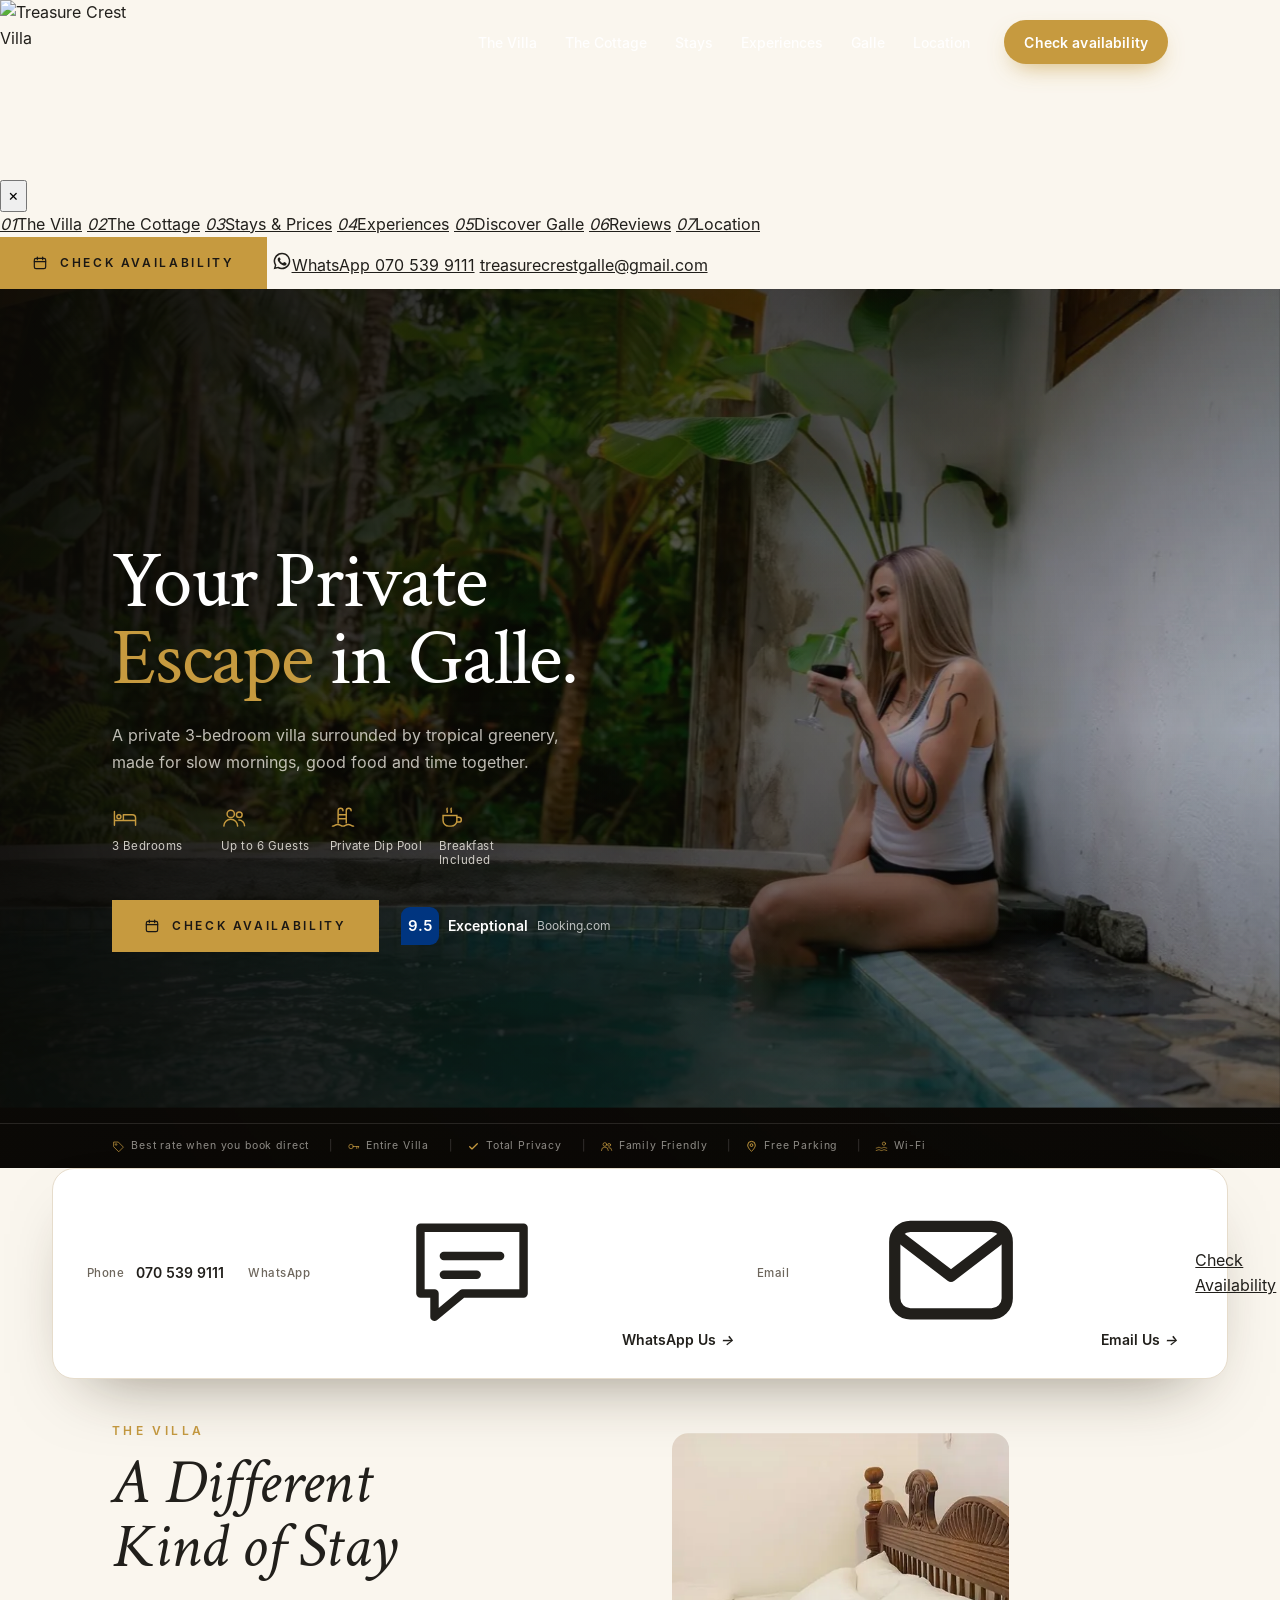
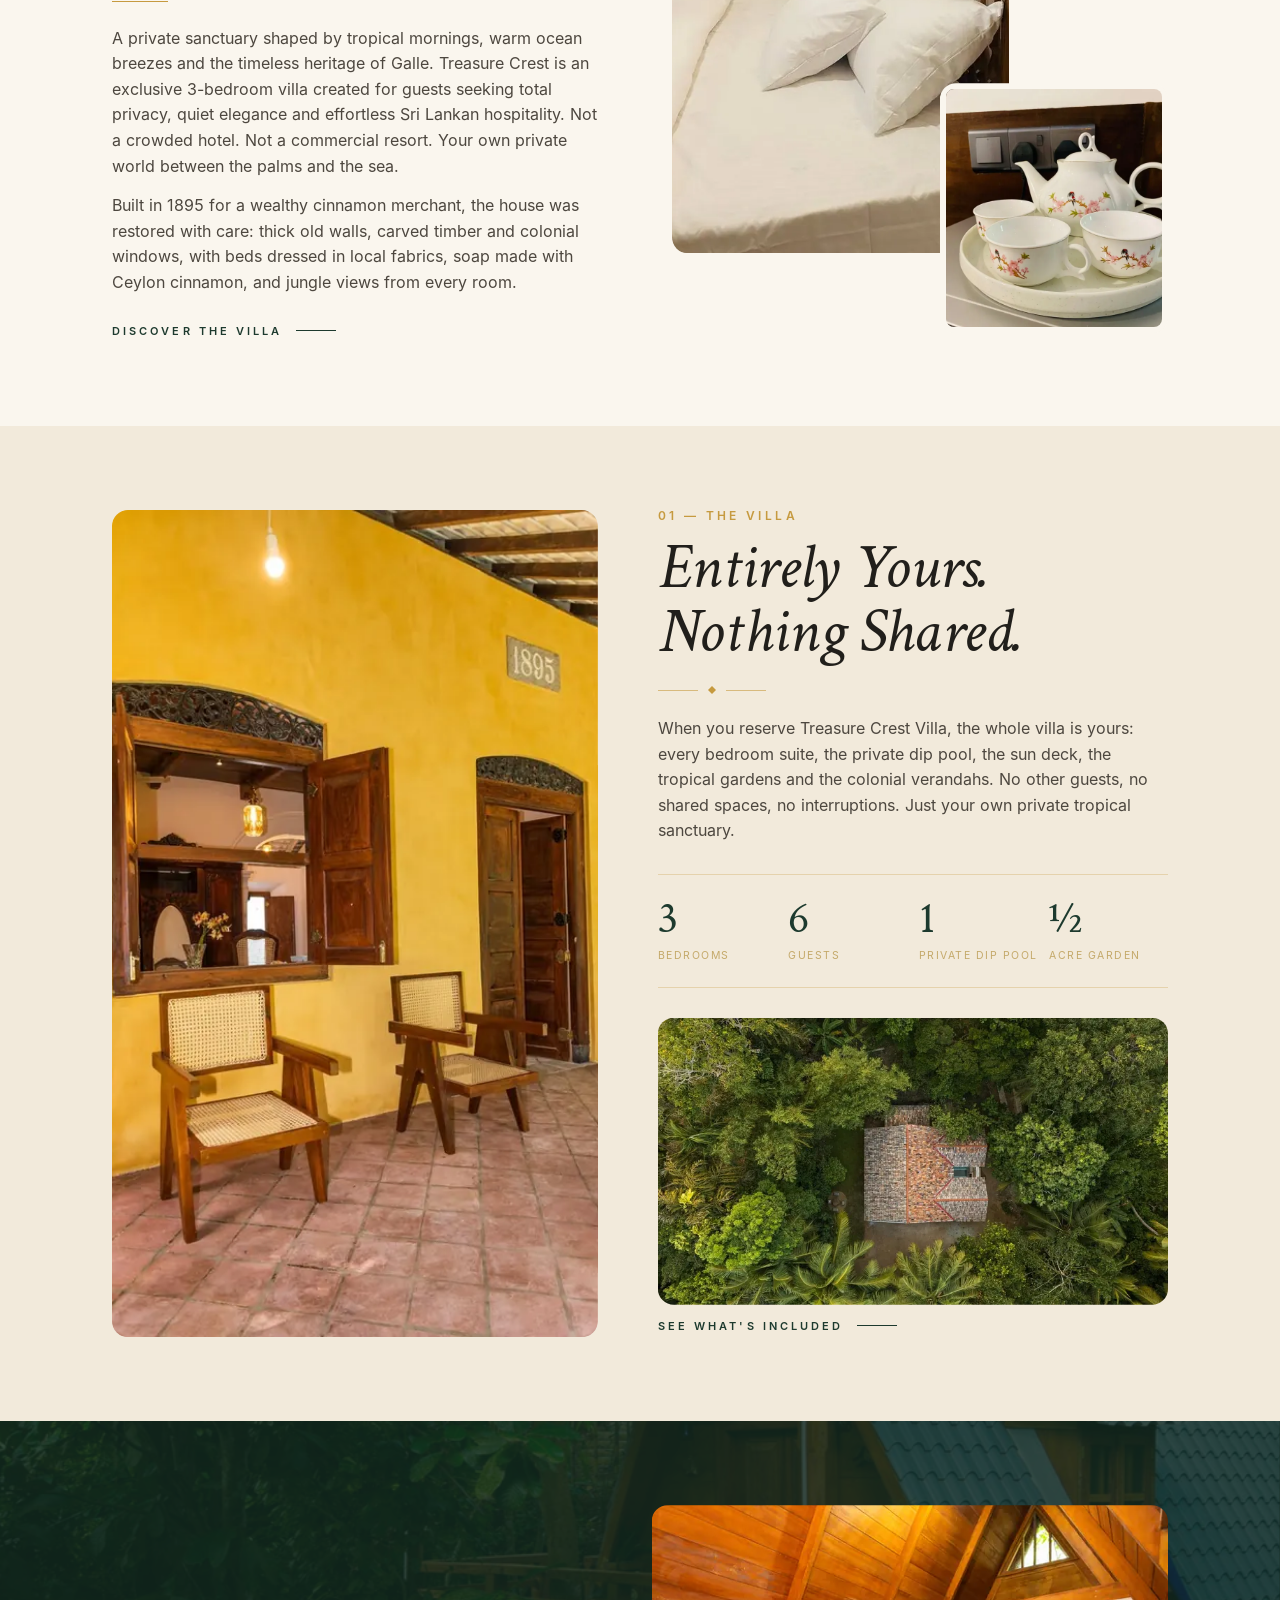
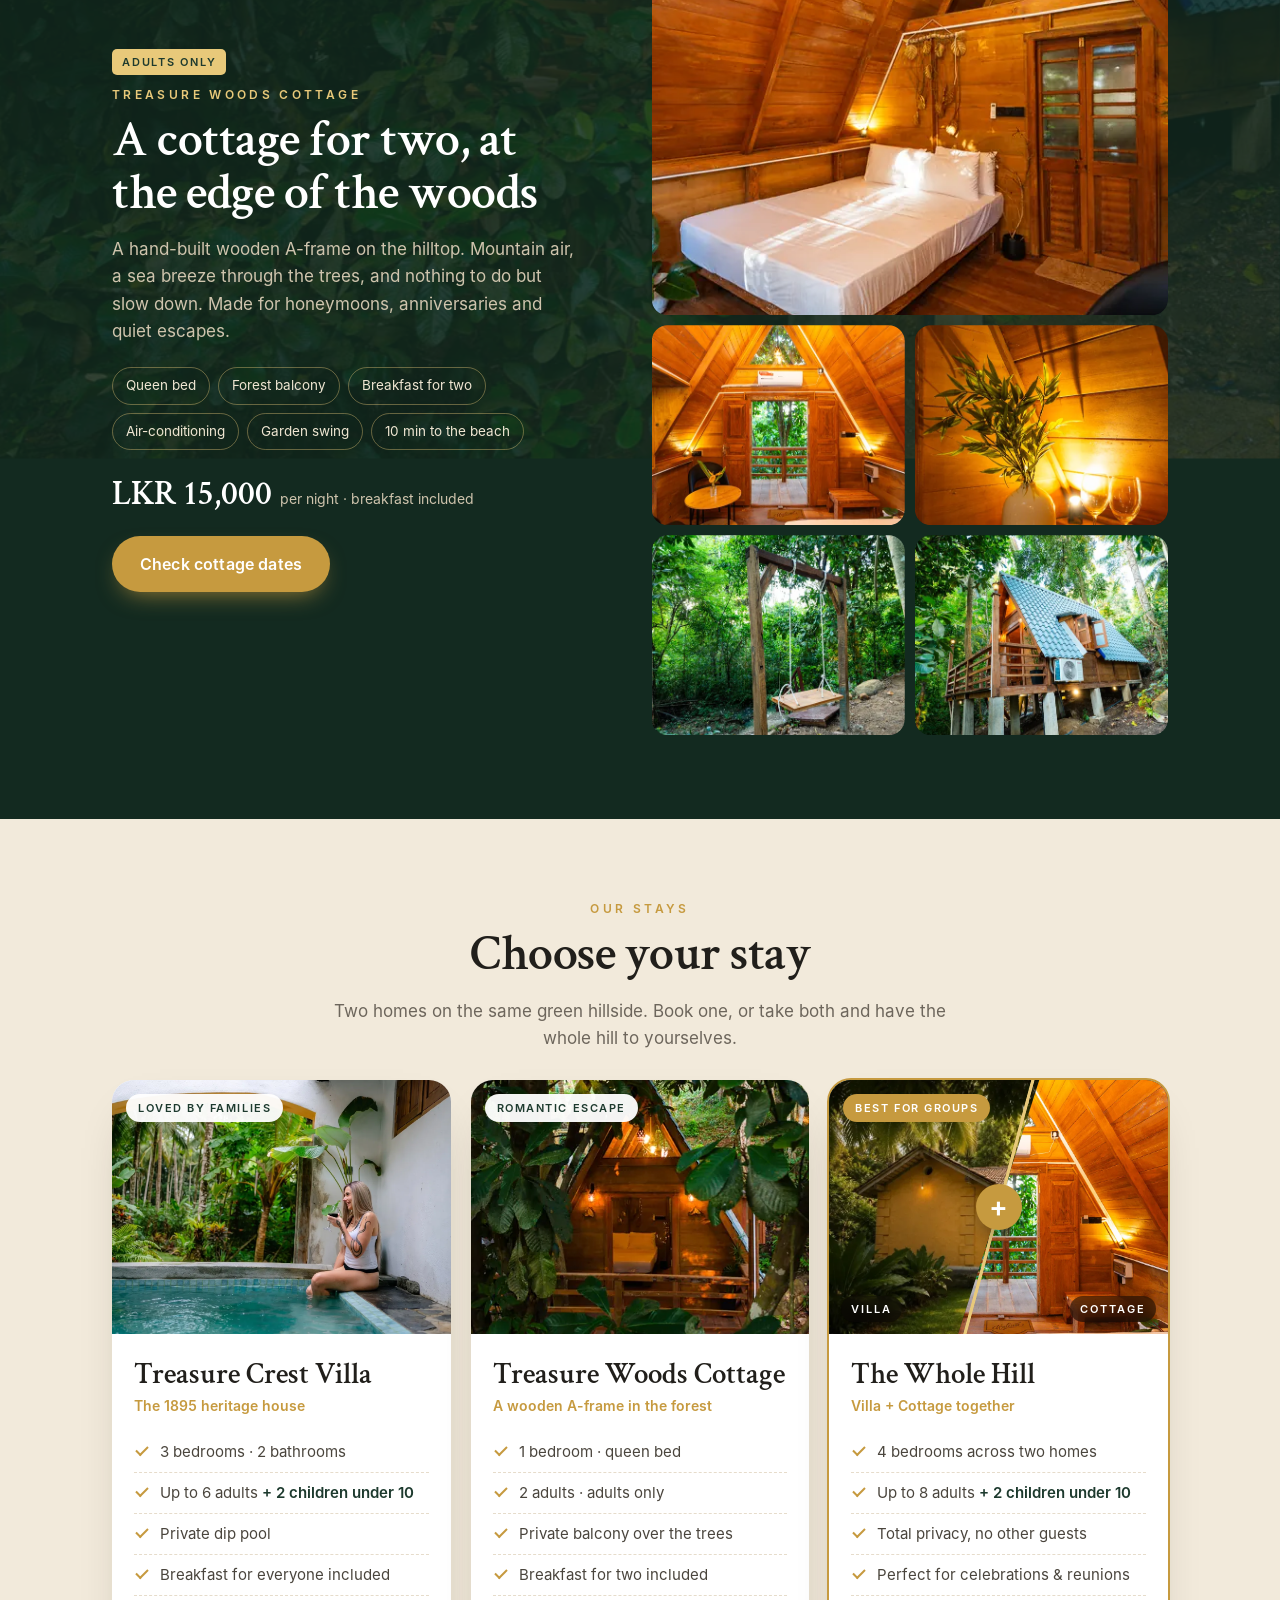
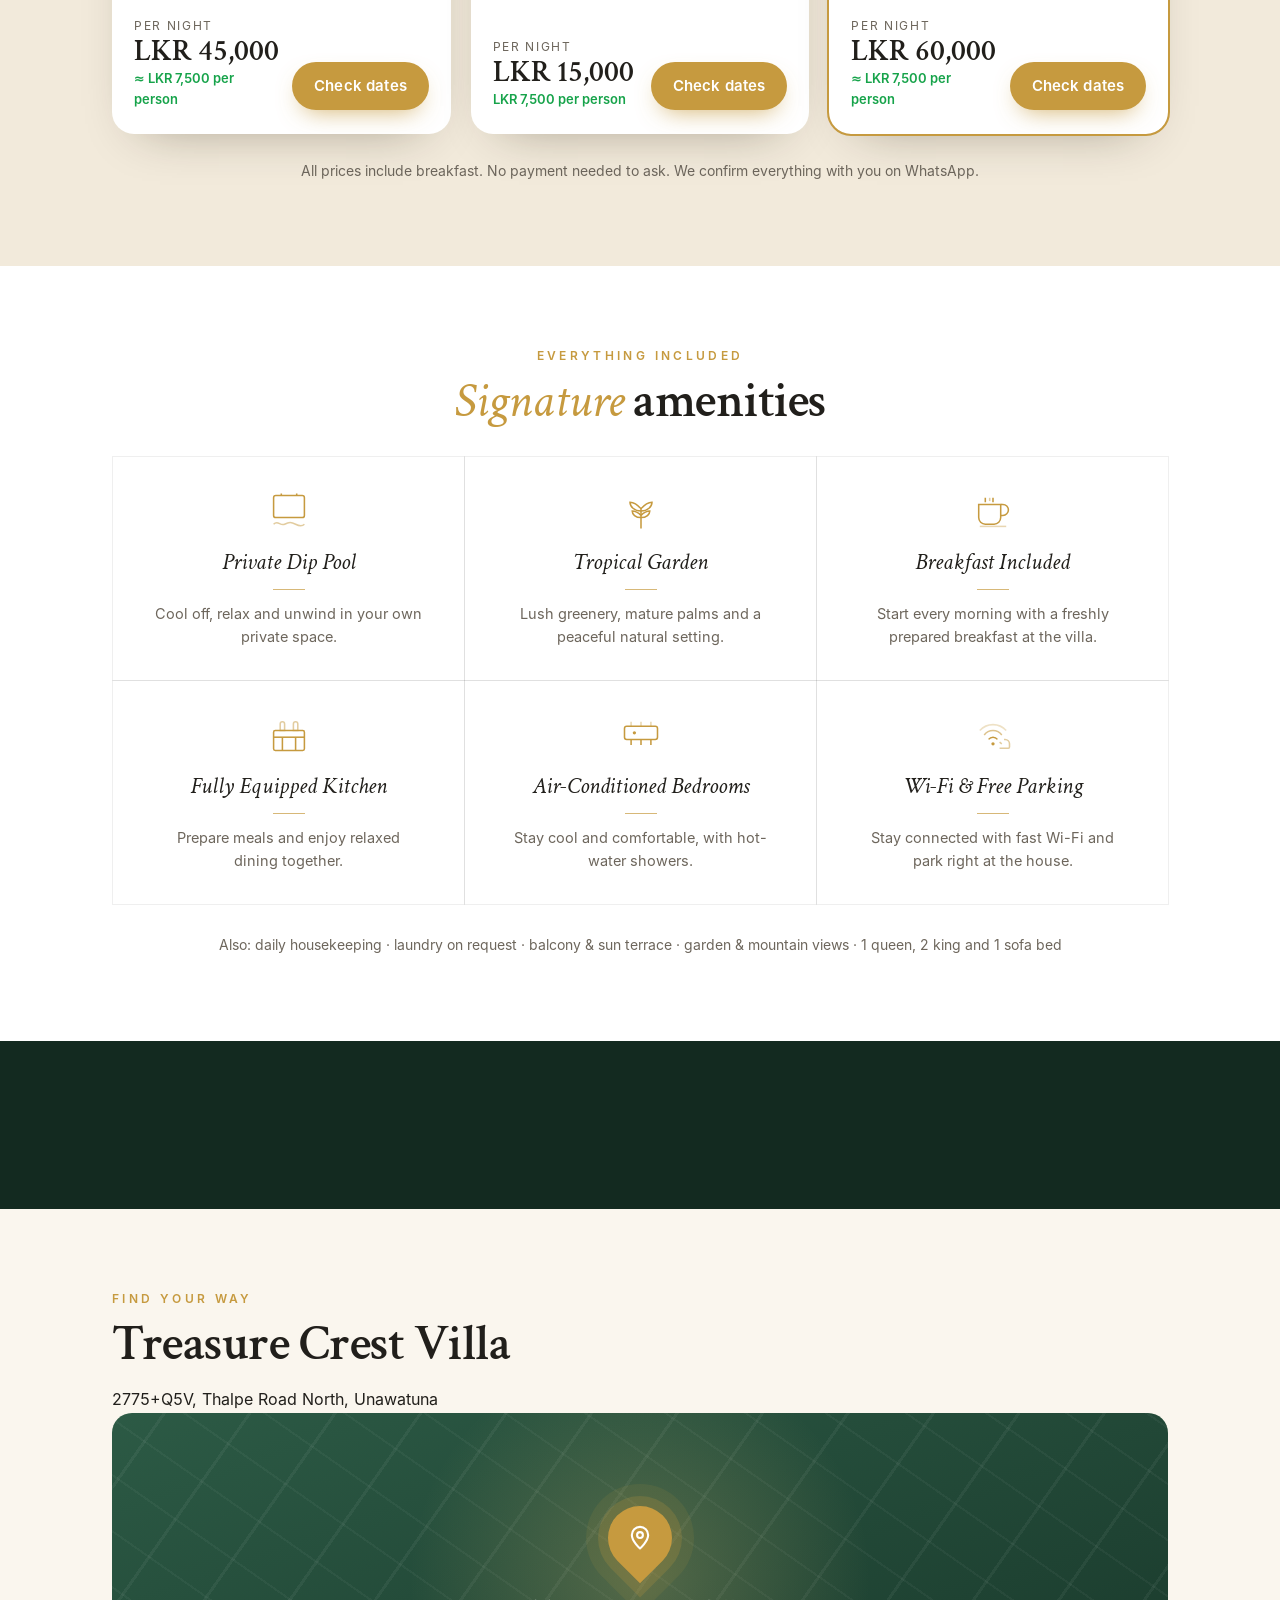
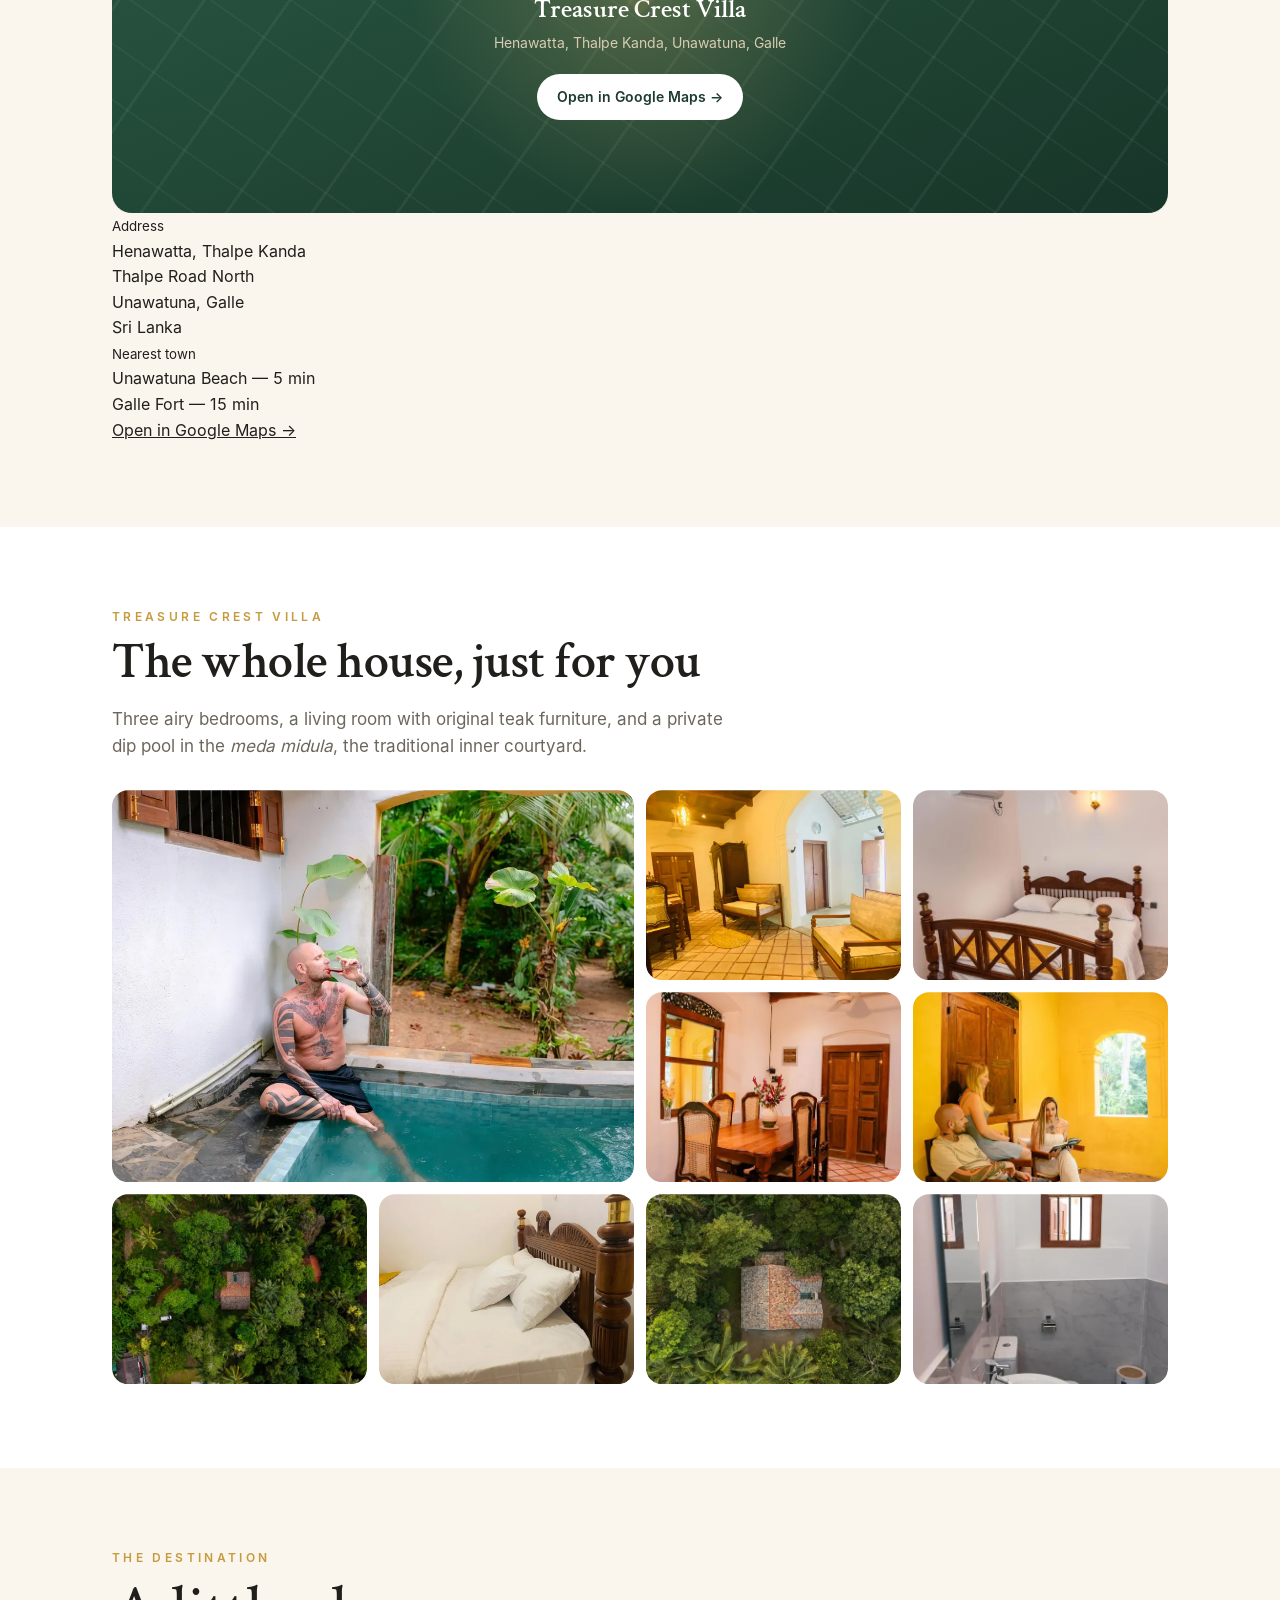
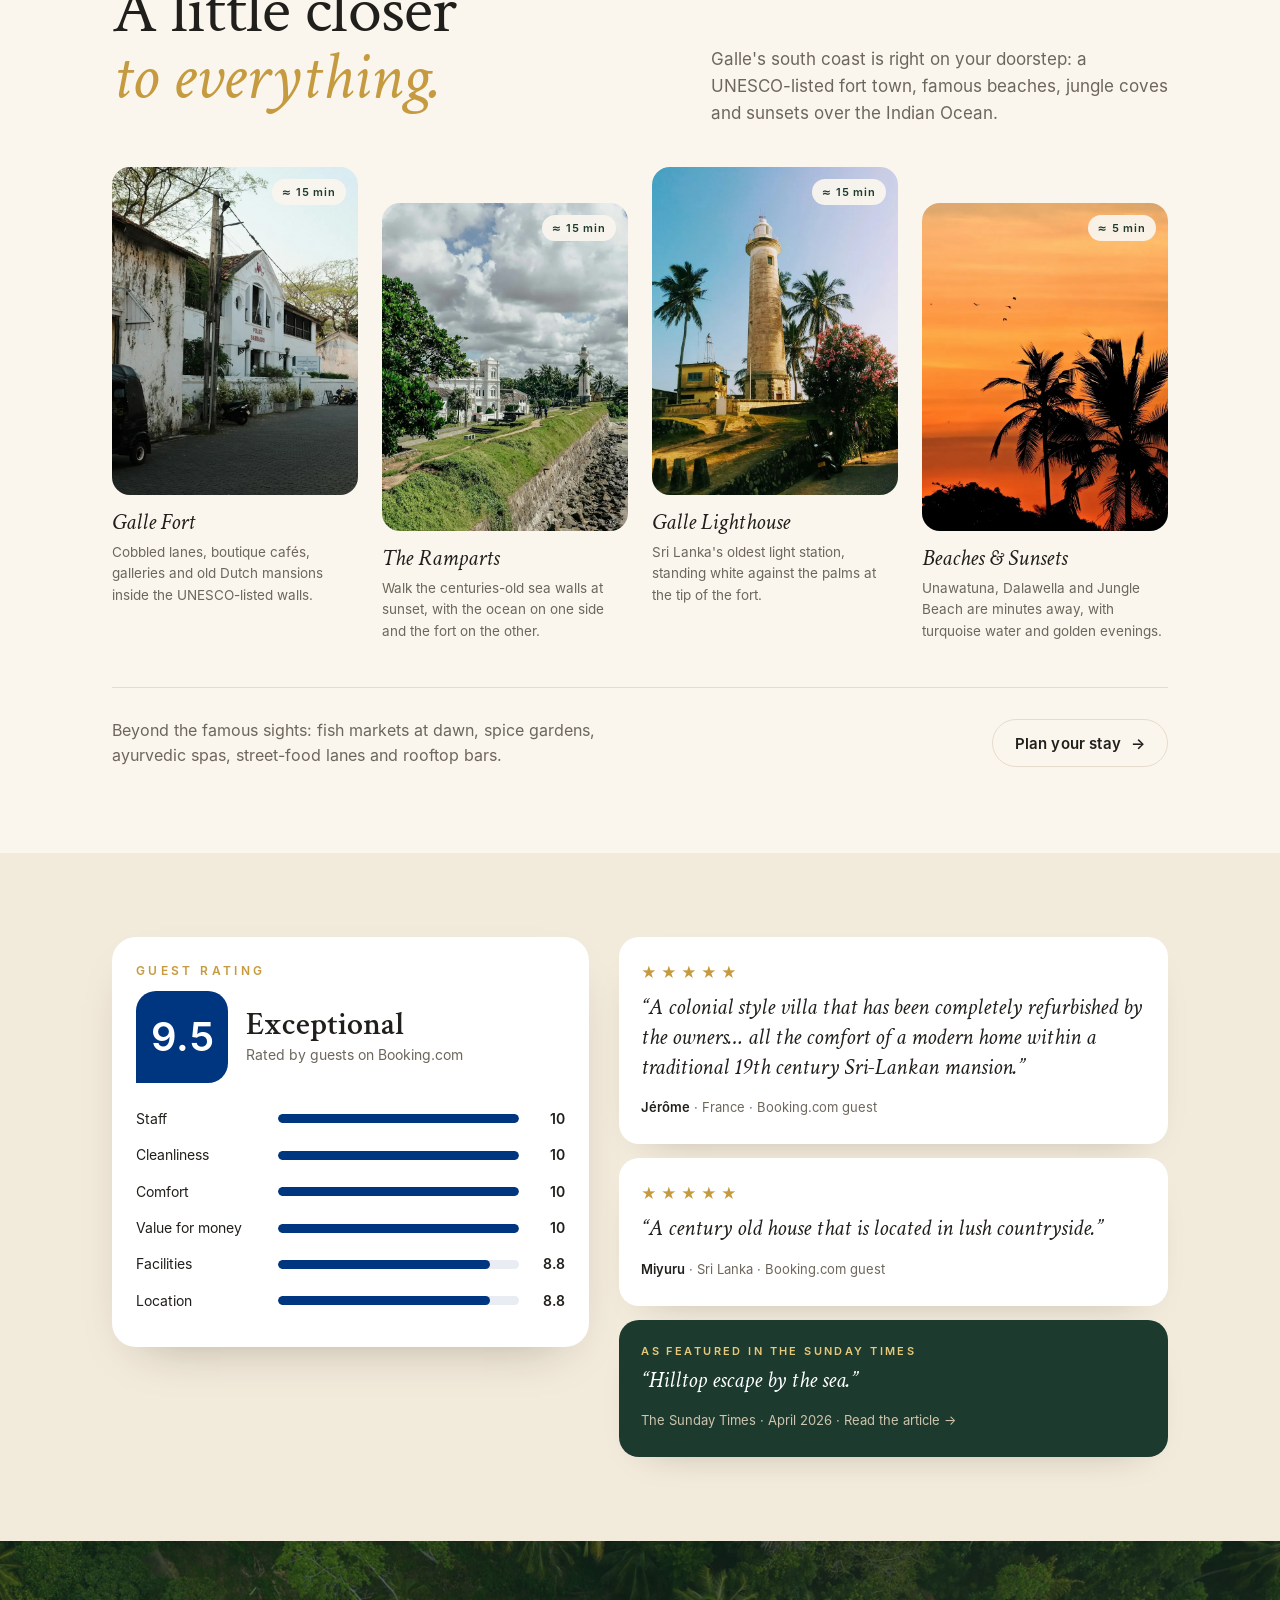
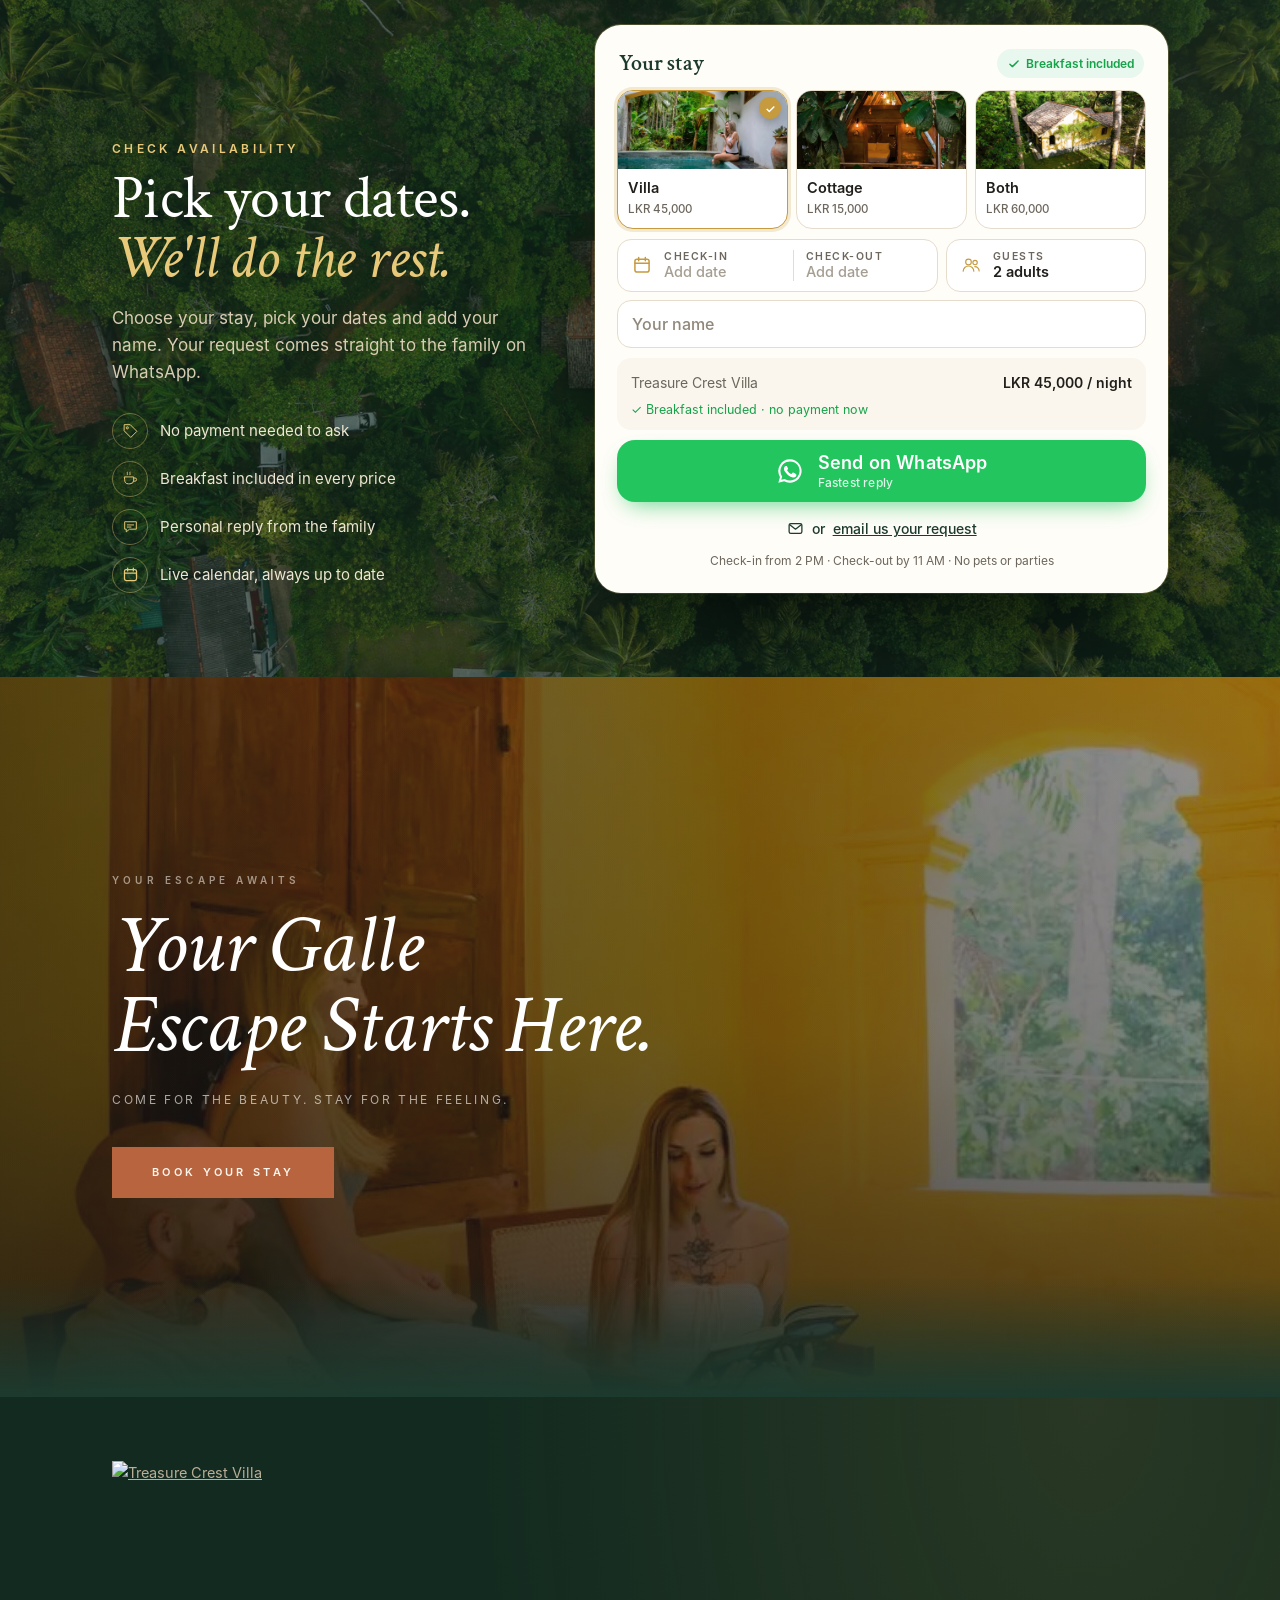
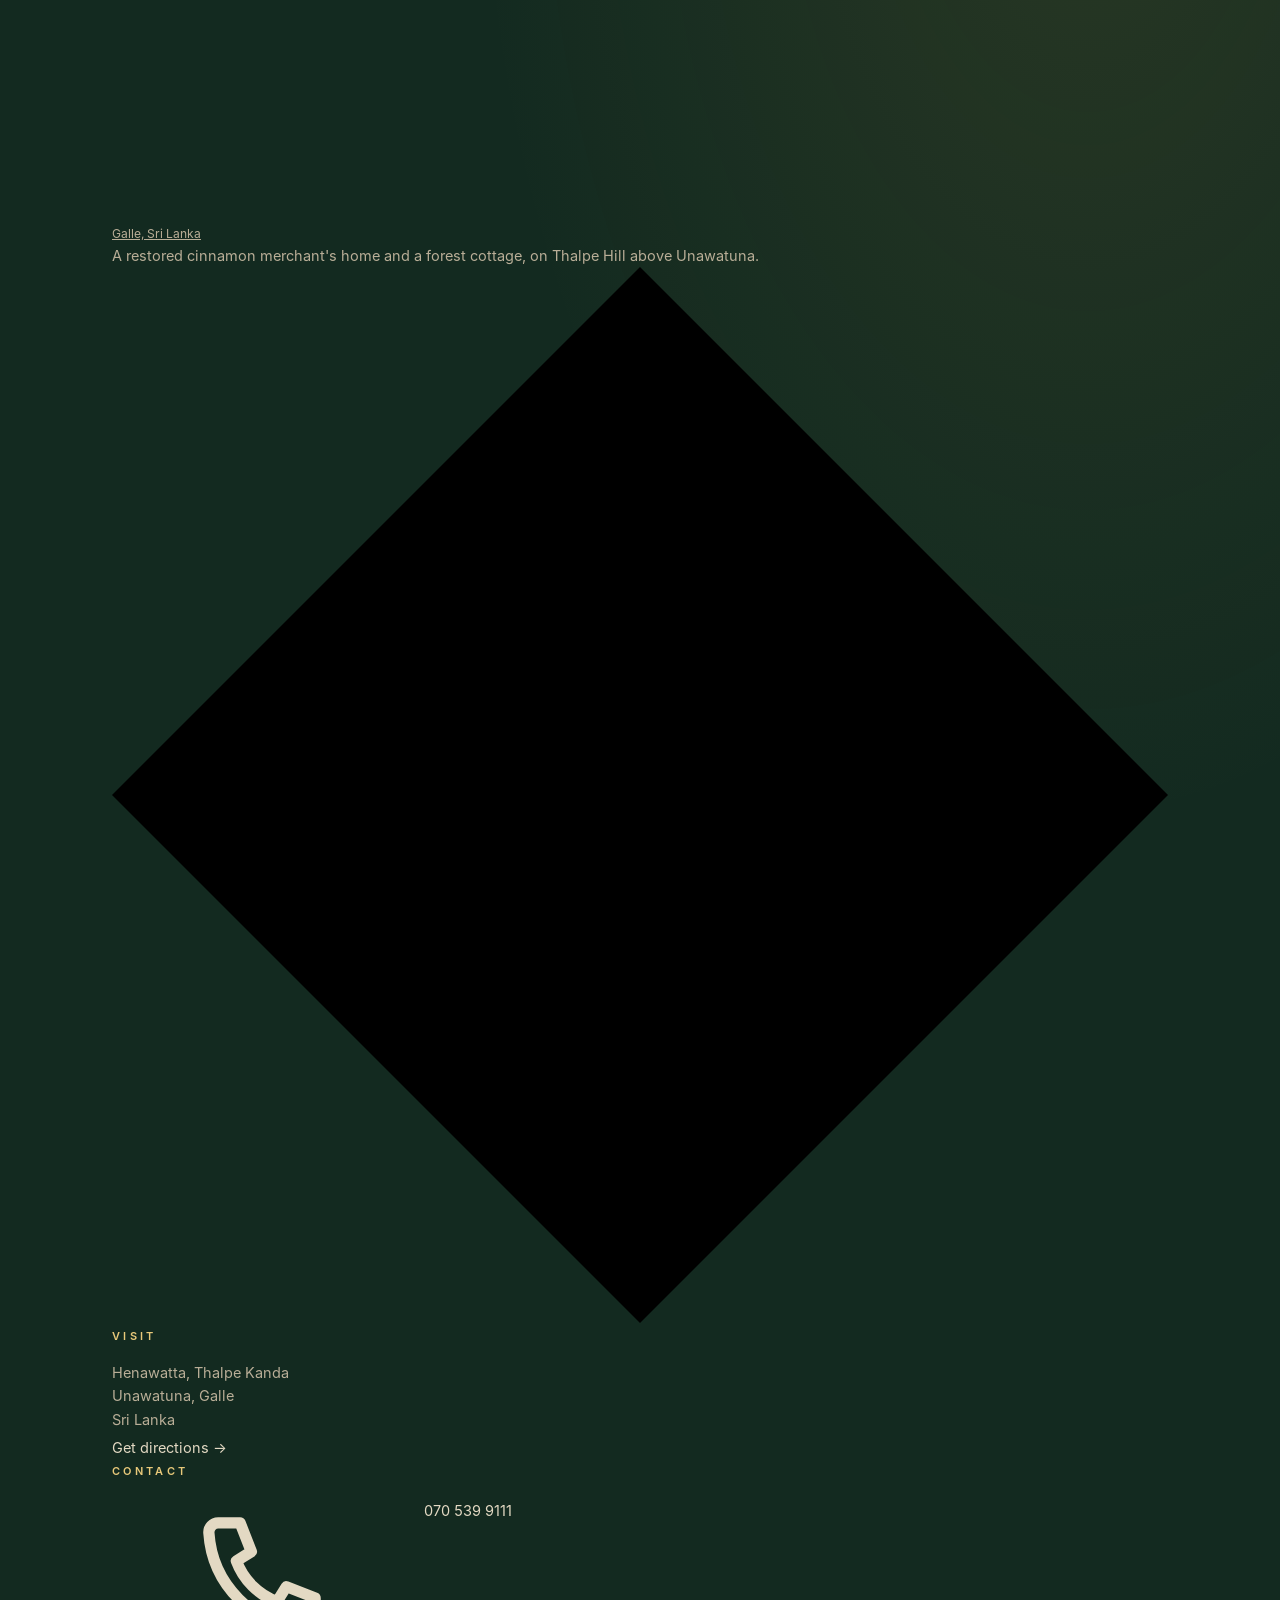
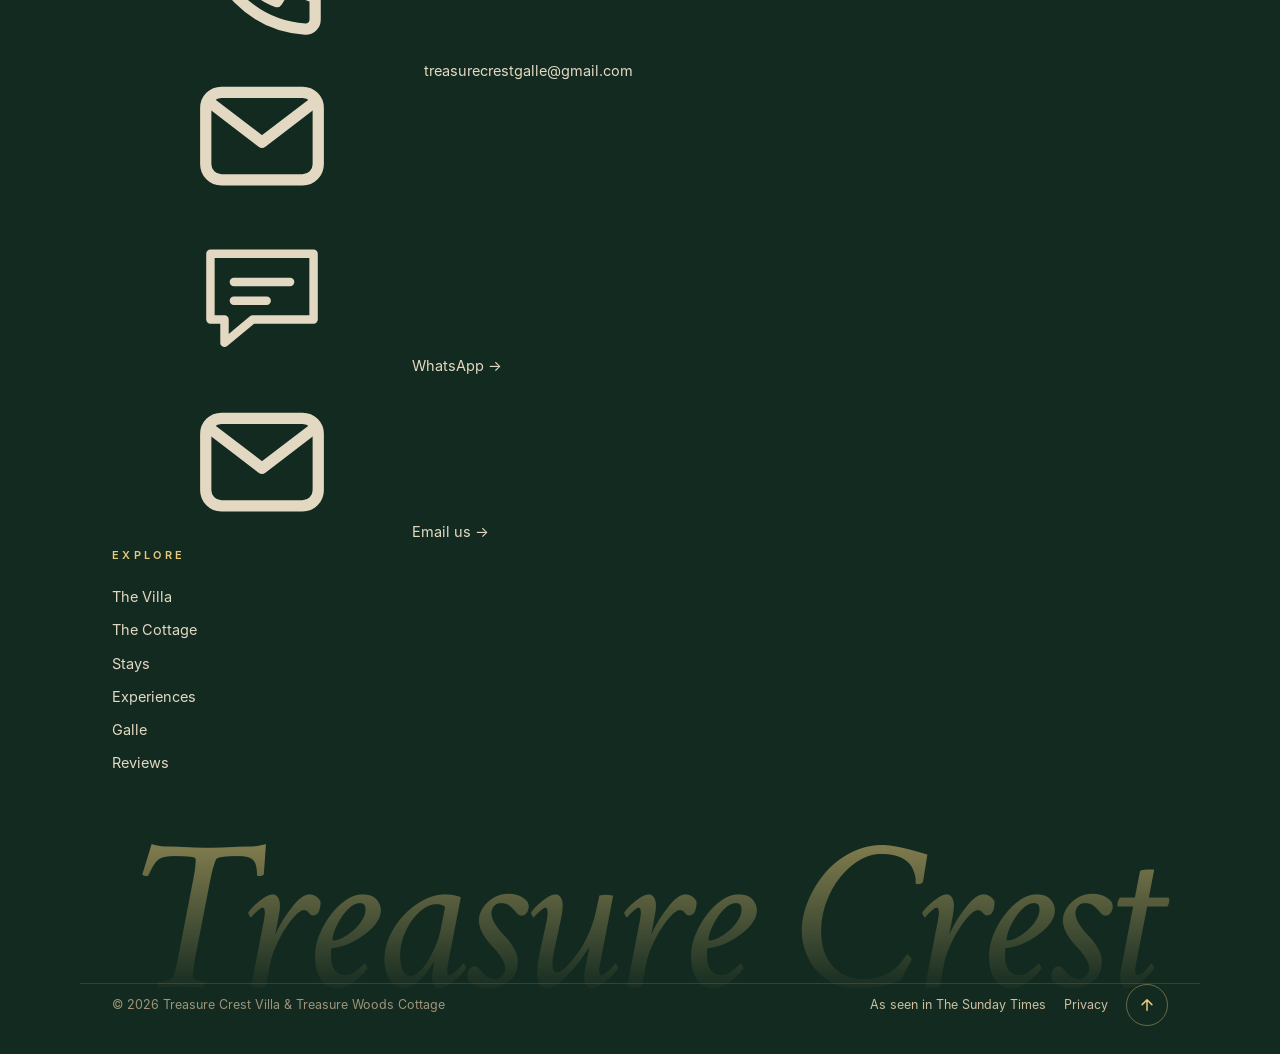
==== commit bb843e23: "2nd" ====
--- a/index.html
+++ b/index.html
@@ -6,7 +6,9 @@
 <title>Treasure Crest Villa &amp; Cottage | Your Private Escape in Galle, Unawatuna</title>
 <meta name="description" content="Book the whole 1895 Treasure Crest Villa (up to 6 guests) or our forest A-frame cottage for two on Thalpe Hill, Unawatuna. Private dip pool, breakfast included, minutes from Unawatuna Beach. Rated 9.5 Exceptional.">
 <link rel="canonical" href="https://treasurecrestlk.com/">
-<meta name="theme-color" content="#1d3a2e">
+<meta name="theme-color" content="#1a1714">
+<link rel="preconnect" href="https://fonts.googleapis.com"><link rel="preconnect" href="https://fonts.gstatic.com" crossorigin>
+<link rel="stylesheet" href="https://fonts.googleapis.com/css2?family=Cormorant+Garamond:ital,wght@0,300;0,400;0,500;0,600;1,300;1,400;1,500&family=Work+Sans:wght@300;400;500;600&display=swap">
 <meta property="og:type" content="website">
 <meta property="og:site_name" content="Treasure Crest Villa &amp; Cottage">
 <meta property="og:title" content="Treasure Crest — Your private escape in Galle">
@@ -15,11 +17,9 @@
 <meta property="og:image" content="https://treasurecrestlk.com/og-image.jpg">
 <meta property="og:image:width" content="1200"><meta property="og:image:height" content="630">
 <meta name="twitter:card" content="summary_large_image">
-<link rel="icon" href="favicon.svg" type="image/svg+xml">
+<link rel="icon" href="favicon.png" type="image/png">
 <link rel="apple-touch-icon" href="apple-touch-icon.png">
 <link rel="manifest" href="site.webmanifest">
-<link rel="preload" href="fonts/crimson-600.woff" as="font" type="font/woff" crossorigin>
-<link rel="preload" href="fonts/inter-400.woff" as="font" type="font/woff" crossorigin>
 <link rel="preload" as="image" href="img/villa-landscape-hero-1600.webp" imagesrcset="img/villa-landscape-hero-800.webp 800w, img/villa-landscape-hero-1600.webp 1600w" imagesizes="(max-width: 699px) 220vw, 100vw">
 <link rel="stylesheet" href="css/style.css">
 <script type="application/ld+json">
@@ -37,17 +37,36 @@
 <!-- ===== HEADER ===== -->
 <header class="hdr" id="hdr">
  <div class="wrap hdr-in">
-  <a class="brand" href="#top" aria-label="Treasure Crest home">
-   <svg class="mark" viewBox="0 0 40 46" aria-hidden="true"><path d="M2 45V20A18 18 0 0 1 38 20V45Z" fill="#1d3a2e" stroke="#c69a3f" stroke-width="1.6"/><text x="20" y="35" text-anchor="middle" font-family="Crimson Text, serif" font-size="15" font-weight="600" fill="#e8c97a">TC</text></svg>
-   <span><b>Treasure Crest</b><small>Thalpe Hill · Unawatuna</small></span>
-  </a>
+  <a class="brand" href="#top" aria-label="Treasure Crest Villa home"><img class="logo-l" src="img/logo-light.png" alt="Treasure Crest Villa" width="133" height="180"><img class="logo-d" src="img/logo-dark.png" alt="" width="133" height="180"></a>
   <nav class="nav" id="nav" aria-label="Main">
-   <a href="#stays">Stays</a><a href="#villa">The Villa</a><a href="#cottage">The Cottage</a><a href="#experiences">Experiences</a><a href="#galle">Galle</a><a href="#location">Location</a>
+   <a href="#intro">The Villa</a><a href="#cottage">The Cottage</a><a href="#stays">Stays</a><a href="#experiences">Experiences</a><a href="#galle">Galle</a><a href="#location">Location</a>
    <a class="btn btn-gold nav-cta" href="#book">Check availability</a>
   </nav>
-  <button class="burger" id="burger" aria-label="Open menu" aria-expanded="false" aria-controls="nav"><i></i><i></i><i></i></button>
+  <button class="burger" id="burger" aria-label="Open menu" aria-expanded="false" aria-controls="mnav"><i></i><i></i></button>
  </div>
 </header>
+
+<!-- ===== MOBILE MENU ===== -->
+<div class="mnav" id="mnav" aria-hidden="true">
+ <div class="mnav-top">
+  <span class="mnav-brand"><img src="img/logo-light.png" alt="Treasure Crest Villa" width="133" height="180"></span>
+  <button class="mnav-x" id="mnavX" aria-label="Close menu">×</button>
+ </div>
+ <nav class="mnav-links" aria-label="Mobile">
+  <a href="#intro"><i>01</i>The Villa</a>
+  <a href="#cottage"><i>02</i>The Cottage</a>
+  <a href="#stays"><i>03</i>Stays &amp; Prices</a>
+  <a href="#experiences"><i>04</i>Experiences</a>
+  <a href="#galle"><i>05</i>Discover Galle</a>
+  <a href="#reviews"><i>06</i>Reviews</a>
+  <a href="#location"><i>07</i>Location</a>
+ </nav>
+ <div class="mnav-foot">
+  <a class="btn-sq" href="#book"><svg class="i"><use href="#i-cal"/></svg>Check Availability</a>
+  <a class="mnav-wa wa-link" href="https://wa.me/94705399111" target="_blank" rel="noopener"><svg class="i"><use href="#i-wa"/></svg>WhatsApp 070 539 9111</a>
+  <a class="mnav-mail" href="mailto:treasurecrestgalle@gmail.com">treasurecrestgalle@gmail.com</a>
+ </div>
+</div>
 
 <main id="main">
 <!-- ===== HERO ===== -->
@@ -79,11 +98,10 @@
 <div class="cbar-wrap">
  <div class="wrap">
   <div class="cbar reveal">
-   <div class="cb-t"><small>Talk to us directly</small><b>We reply personally</b></div>
-   <a class="cb-i wa-link" href="https://wa.me/94705399111" target="_blank" rel="noopener"><span class="ci ci-wa"><svg><use href="#i-wa"/></svg></span><span><small>WhatsApp</small>070 539 9111</span></a>
-   <a class="cb-i" href="tel:+94705399111"><span class="ci"><svg><use href="#i-phone"/></svg></span><span><small>Call us</small>+94 70 539 9111</span></a>
-   <a class="cb-i" href="mailto:treasurecrestgalle@gmail.com"><span class="ci"><svg><use href="#i-mail"/></svg></span><span><small>Email</small>treasurecrestgalle@gmail.com</span></a>
-   <a class="btn btn-gold cb-btn" href="#book"><svg class="i"><use href="#i-cal"/></svg>Check availability</a>
+   <a class="cb-i" href="tel:+94705399111"><small>Phone</small><b>070 539 9111</b></a>
+   <a class="cb-i wa-link" href="https://wa.me/94705399111" target="_blank" rel="noopener"><small>WhatsApp</small><span><svg><use href="#i-chat"/></svg>WhatsApp Us <em>→</em></span></a>
+   <a class="cb-i" href="mailto:treasurecrestgalle@gmail.com"><small>Email</small><span><svg><use href="#i-mail"/></svg>Email Us <em>→</em></span></a>
+   <a class="cb-btn" href="#book">Check Availability</a>
   </div>
  </div>
 </div>
@@ -102,6 +120,45 @@
   <div class="intro-ph">
    <div class="ip-a reveal-img"><img loading="lazy" src="img/villa-carved-bed-800.webp" alt="Antique carved wooden bed with crisp white linen"></div>
    <div class="ip-b reveal-img"><img loading="lazy" src="img/villa-tea-service-800.webp" srcset="img/villa-tea-service-800.webp 600w, img/villa-tea-service-1600.webp 960w" sizes="(min-width:1000px) 300px, 50vw" alt="Colonial tea service on a ceramic tray"></div>
+  </div>
+ </div>
+</section>
+
+<!-- ===== VILLA ESTATE (from the original site) ===== -->
+<section class="estate" id="villa">
+ <div class="wrap estate-in">
+  <div class="es-tall reveal-img"><img loading="lazy" src="img/villa-verandah-800.webp" srcset="img/villa-verandah-800.webp 800w, img/villa-verandah-1600.webp 1280w" sizes="(min-width:1000px) 520px, 92vw" alt="Yellow colonial verandah with 1895 plaque and teak chairs"></div>
+  <div class="es-txt">
+   <p class="eyebrow reveal">01 — The Villa</p>
+   <h2 class="reveal">Entirely Yours.<br>Nothing Shared.</h2>
+   <div class="orn reveal"><span></span><svg viewBox="0 0 10 10"><path d="M5 0l5 5-5 5L0 5z"/></svg><span></span></div>
+   <p class="reveal">When you reserve Treasure Crest Villa, the whole villa is yours: every bedroom suite, the private dip pool, the sun deck, the tropical gardens and the colonial verandahs. No other guests, no shared spaces, no interruptions. Just your own private tropical sanctuary.</p>
+   <div class="es-stats reveal"><div><b>3</b><span>Bedrooms</span></div><div><b>6</b><span>Guests</span></div><div><b>1</b><span>Private Dip Pool</span></div><div><b>½</b><span>Acre Garden</span></div></div>
+   <div class="es-aerial reveal-img"><img loading="lazy" src="img/villa-aerial-view-800.webp" srcset="img/villa-aerial-view-800.webp 800w, img/villa-aerial-view-1600.webp 1600w" sizes="(min-width:1000px) 560px, 92vw" alt="Aerial view of Treasure Crest Villa in the tropical jungle"></div>
+   <a class="txt-link reveal" href="#amenities">See What's Included <span></span></a>
+  </div>
+ </div>
+</section>
+
+<!-- ===== COTTAGE ===== -->
+<section class="cottage" id="cottage">
+ <div class="ct-bg" data-parallax="0.15"><img loading="lazy" src="img/cottage-drone-1600.webp" alt=""></div>
+ <div class="wrap ct-in">
+  <div class="ct-txt">
+   <span class="adult reveal">Adults only</span>
+   <p class="eyebrow gold reveal">Treasure Woods Cottage</p>
+   <h2 class="reveal">A cottage for two, at the edge of the woods</h2>
+   <p class="lead reveal">A hand-built wooden A-frame on the hilltop. Mountain air, a sea breeze through the trees, and nothing to do but slow down. Made for honeymoons, anniversaries and quiet escapes.</p>
+   <div class="pills reveal"><span>Queen bed</span><span>Forest balcony</span><span>Breakfast for two</span><span>Air-conditioning</span><span>Garden swing</span><span>10 min to the beach</span></div>
+   <div class="ct-price reveal"><b>LKR 15,000</b><span>per night · breakfast included</span></div>
+   <a class="btn btn-gold btn-lg reveal" href="#book" data-stay="cottage">Check cottage dates</a>
+  </div>
+  <div class="ct-gal" data-gallery>
+   <a class="c1 reveal-img" href="img/cottage-bed-1600.webp"><img loading="lazy" src="img/cottage-bed-800.webp" alt="Cottage bedroom in warm wood"></a>
+   <a class="c2 reveal-img" href="img/cottage-view-1600.webp"><img loading="lazy" src="img/cottage-view-800.webp" alt="Doors opening to the forest balcony"></a>
+   <a class="c3 reveal-img" href="img/cottage-candles-1600.webp"><img loading="lazy" src="img/cottage-candles-800.webp" alt="Candles and wine glasses"></a>
+   <a class="c4 reveal-img" href="img/garden-swing-1600.webp"><img loading="lazy" src="img/garden-swing-800.webp" alt="Wooden garden swing in the forest"></a>
+   <a class="c5 reveal-img" href="img/cottage-day-1600.webp"><img loading="lazy" src="img/cottage-day-800.webp" alt="The A-frame cottage on stilts"></a>
   </div>
  </div>
 </section>
@@ -129,8 +186,8 @@
    </article>
    <article class="card card-best tilt reveal">
     <div class="card-ph duo">
-     <img loading="lazy" class="duo-a" src="img/hero-villa-800.webp" srcset="img/hero-villa-800.webp 800w, img/hero-villa-1600.webp 1600w" sizes="(min-width:1000px) 380px, 92vw" alt="Treasure Crest Villa from the air">
-     <img loading="lazy" class="duo-b" src="img/cottage-drone-800.webp" srcset="img/cottage-drone-800.webp 800w, img/cottage-drone-1600.webp 1600w" sizes="(min-width:1000px) 380px, 92vw" alt="Treasure Woods Cottage from the air">
+     <img loading="lazy" class="duo-a" src="img/villa-exterior-1600.webp" sizes="(min-width:1000px) 380px, 92vw" alt="The sunny yellow villa in its garden">
+     <img loading="lazy" class="duo-b" src="img/cottage-view-1600.webp" sizes="(min-width:1000px) 380px, 92vw" alt="Warm wooden interior of the A-frame cottage">
      <span class="duo-l duo-la">Villa</span><span class="duo-l duo-lb">Cottage</span><span class="duo-plus">+</span>
      <span class="tag tag-gold">Best for groups</span>
     </div>
@@ -145,45 +202,6 @@
  </div>
 </section>
 
-<!-- ===== COTTAGE ===== -->
-<section class="cottage" id="cottage">
- <div class="ct-bg" data-parallax="0.15"><img loading="lazy" src="img/cottage-drone-1600.webp" alt=""></div>
- <div class="wrap ct-in">
-  <div class="ct-txt">
-   <span class="adult reveal">Adults only</span>
-   <p class="eyebrow gold reveal">Treasure Woods Cottage</p>
-   <h2 class="reveal">A cottage for two, at the edge of the woods</h2>
-   <p class="lead reveal">A hand-built wooden A-frame on the hilltop. Mountain air, a sea breeze through the trees, and nothing to do but slow down. Made for honeymoons, anniversaries and quiet escapes.</p>
-   <div class="pills reveal"><span>Queen bed</span><span>Forest balcony</span><span>Breakfast for two</span><span>Air-conditioning</span><span>Garden swing</span><span>10 min to the beach</span></div>
-   <div class="ct-price reveal"><b>LKR 15,000</b><span>per night · breakfast included</span></div>
-   <a class="btn btn-gold btn-lg reveal" href="#book" data-stay="cottage">Check cottage dates</a>
-  </div>
-  <div class="ct-gal" data-gallery>
-   <a class="c1 reveal-img" href="img/cottage-bed-1600.webp"><img loading="lazy" src="img/cottage-bed-800.webp" alt="Cottage bedroom in warm wood"></a>
-   <a class="c2 reveal-img" href="img/cottage-view-1600.webp"><img loading="lazy" src="img/cottage-view-800.webp" alt="Doors opening to the forest balcony"></a>
-   <a class="c3 reveal-img" href="img/cottage-candles-1600.webp"><img loading="lazy" src="img/cottage-candles-800.webp" alt="Candles and wine glasses"></a>
-   <a class="c4 reveal-img" href="img/garden-swing-1600.webp"><img loading="lazy" src="img/garden-swing-800.webp" alt="Wooden garden swing in the forest"></a>
-   <a class="c5 reveal-img" href="img/cottage-day-1600.webp"><img loading="lazy" src="img/cottage-day-800.webp" alt="The A-frame cottage on stilts"></a>
-  </div>
- </div>
-</section>
-
-<!-- ===== VILLA ESTATE (from the original site) ===== -->
-<section class="estate" id="villa">
- <div class="wrap estate-in">
-  <div class="es-tall reveal-img"><img loading="lazy" src="img/villa-verandah-800.webp" srcset="img/villa-verandah-800.webp 800w, img/villa-verandah-1600.webp 1280w" sizes="(min-width:1000px) 520px, 92vw" alt="Yellow colonial verandah with 1895 plaque and teak chairs"></div>
-  <div class="es-txt">
-   <p class="eyebrow reveal">01 — The Villa</p>
-   <h2 class="reveal">Entirely Yours.<br>Nothing Shared.</h2>
-   <div class="orn reveal"><span></span><svg viewBox="0 0 10 10"><path d="M5 0l5 5-5 5L0 5z"/></svg><span></span></div>
-   <p class="reveal">When you reserve Treasure Crest Villa, the whole villa is yours: every bedroom suite, the private dip pool, the sun deck, the tropical gardens and the colonial verandahs. No other guests, no shared spaces, no interruptions. Just your own private tropical sanctuary.</p>
-   <div class="es-stats reveal"><div><b>3</b><span>Bedrooms</span></div><div><b>6</b><span>Guests</span></div><div><b>1</b><span>Private Dip Pool</span></div><div><b>½</b><span>Acre Garden</span></div></div>
-   <div class="es-aerial reveal-img"><img loading="lazy" src="img/villa-aerial-view-800.webp" srcset="img/villa-aerial-view-800.webp 800w, img/villa-aerial-view-1600.webp 1600w" sizes="(min-width:1000px) 560px, 92vw" alt="Aerial view of Treasure Crest Villa in the tropical jungle"></div>
-   <a class="txt-link reveal" href="#amenities">See What's Included <span></span></a>
-  </div>
- </div>
-</section>
-
 <!-- ===== AMENITIES ===== -->
 <section class="amen-s" id="amenities">
  <div class="wrap">
@@ -202,40 +220,62 @@
 
 <!-- ===== EXPERIENCES ===== -->
 <section class="exp" id="experiences">
- <div class="wrap">
-  <div class="head reveal"><p class="eyebrow gold">A day at Treasure Crest</p><h2>From slow mornings<br class="hide-sm"> <em>to starry nights</em></h2></div>
- </div>
- <div class="xp-row">
-  <article class="xp reveal"><img loading="lazy" src="img/villa-breakfast-1600.webp" alt="Breakfast laid out on the long teak table"><div class="xp-c"><span class="xp-n">01 — Morning</span><h3>Slow mornings.</h3><p>Wake to birdsong and warm light through the palms. Breakfast is ready whenever you are. No rush, nowhere else to be.</p></div></article>
-  <article class="xp reveal"><img loading="lazy" src="img/villa-pool-twilight-1600.webp" alt="A guest relaxing in the dip pool"><div class="xp-c"><span class="xp-n">02 — Afternoon</span><h3>Afternoons by the dip pool.</h3><p>Cool water, dappled shade, a book and a cold drink. The hours simply dissolve.</p></div></article>
-  <article class="xp reveal"><img loading="lazy" src="img/villa-golden-hour-dinner-1600.webp" alt="The dining room glowing at golden hour"><div class="xp-c"><span class="xp-n">03 — Evening</span><h3>Golden-hour dinners.</h3><p>As the light turns amber, the old dining room glows. Local flavours, candlelight and unhurried conversation.</p></div></article>
-  <article class="xp reveal"><img loading="lazy" src="img/cottage-candles-1600.webp" alt="Candlelight and wine in the wooden cottage"><div class="xp-c"><span class="xp-n">04 — Night</span><h3>Tropical nights.</h3><p>When the stars come out, the hill goes quiet. Just the sound of the jungle and a breeze from the sea.</p></div></article>
- </div>
+ <article class="xp">
+  <img loading="lazy" src="img/villa-breakfast-1600.webp" alt="Breakfast laid out on the long teak table">
+  <div class="xp-c">
+   <p class="xp-n reveal">01 — Morning</p>
+   <h3 class="reveal">Slow Mornings.</h3>
+   <p class="xp-p reveal">Wake to birdsong and warm light filtering through the palms. Breakfast appears whenever you're ready. No rush. Nowhere else to be.</p>
+  </div>
+ </article>
+ <article class="xp xp-r">
+  <img loading="lazy" src="img/villa-pool-twilight-1600.webp" alt="A guest relaxing in the private dip pool">
+  <div class="xp-c">
+   <p class="xp-n reveal">02 — Afternoon</p>
+   <h3 class="reveal">Afternoons by the Dip Pool.</h3>
+   <p class="xp-p reveal">Cool water, dappled shade, a book, a drink. The hours dissolve. This is what time was supposed to feel like.</p>
+  </div>
+ </article>
+ <article class="xp">
+  <img loading="lazy" src="img/villa-golden-hour-dinner-1600.webp" alt="The dining room glowing at golden hour">
+  <div class="xp-c">
+   <p class="xp-n reveal">03 — Evening</p>
+   <h3 class="reveal">Golden-Hour Dinners.</h3>
+   <p class="xp-p reveal">As the light turns amber and the air cools, the terrace becomes something magical. Candlelight, local flavours, unhurried conversation.</p>
+  </div>
+ </article>
+ <article class="xp xp-r">
+  <img loading="lazy" src="img/villa-living-room-1600.webp" alt="The villa living room at night">
+  <div class="xp-c">
+   <p class="xp-n reveal">04 — Night</p>
+   <h3 class="reveal">Tropical Evenings.</h3>
+   <p class="xp-p reveal">When the stars appear, the villa transforms. The pool glows. The garden hums. Another kind of Galle reveals itself after dark.</p>
+  </div>
+ </article>
 </section>
 
 <!-- ===== LOCATION ===== -->
 <section class="loc" id="location">
- <div class="wrap loc-in">
-  <div>
+ <div class="wrap">
+  <div class="loc-head">
    <p class="eyebrow reveal">Find your way</p>
-   <h2 class="reveal">Quiet on the hill.<br>Close to everything.</h2>
-   <p class="lead reveal">Henawatta, Thalpe Kanda, Unawatuna, Galle (plus code 2775+Q5V, Thalpe Road North). Above the beach crowds, with cool breezes and jungle views.</p>
-   <ul class="dist">
-    <li class="reveal"><span>Unawatuna Beach</span><b>≈ 5 min</b></li>
-    <li class="reveal"><span>Dalawella &amp; Jungle Beach</span><b>≈ 10–15 min</b></li>
-    <li class="reveal"><span>Galle Fort</span><b>≈ 15 min</b></li>
-    <li class="reveal"><span>Koggala Airport</span><b>8 km</b></li>
-    <li class="reveal"><span>Colombo Airport (BIA)</span><b>≈ 2.5–3 hrs</b></li>
-   </ul>
-   <a class="btn btn-line map-btn reveal" href="https://www.google.com/maps/search/Treasure+Crest+Villa+Thalpe+Road+Unawatuna+Sri+Lanka" target="_blank" rel="noopener"><svg class="i"><use href="#i-pin"/></svg>Open in Google Maps <span aria-hidden="true">→</span></a>
-  </div>
-  <div class="map reveal-img">
+   <h2 class="reveal">Treasure Crest Villa</h2>
+   <p class="loc-addr reveal">2775+Q5V, Thalpe Road North, Unawatuna</p>
+  </div>
+  <div class="loc-grid">
+   <div class="map reveal-img">
    <iframe title="Treasure Crest Villa location" loading="lazy" allowfullscreen referrerpolicy="no-referrer-when-downgrade" src="https://maps.google.com/maps?q=Treasure+Crest+Villa+Unawatuna+Sri+Lanka&amp;t=&amp;z=16&amp;ie=UTF8&amp;iwloc=&amp;output=embed"></iframe>
    <a class="map-fb" href="https://www.google.com/maps/search/Treasure+Crest+Villa+Thalpe+Road+Unawatuna+Sri+Lanka" target="_blank" rel="noopener" hidden>
     <span class="mf-pin"><svg><use href="#i-pin"/></svg></span>
     <b>Treasure Crest Villa</b><span>Henawatta, Thalpe Kanda, Unawatuna, Galle</span>
     <em>Open in Google Maps →</em>
    </a>
+   </div>
+   <div class="loc-side reveal">
+    <div><small>Address</small><p>Henawatta, Thalpe Kanda<br>Thalpe Road North<br>Unawatuna, Galle<br>Sri Lanka</p></div>
+    <div><small>Nearest town</small><p>Unawatuna Beach — 5 min<br>Galle Fort — 15 min</p></div>
+    <a class="loc-link" href="https://www.google.com/maps/search/Treasure+Crest+Villa+Thalpe+Road+Unawatuna+Sri+Lanka" target="_blank" rel="noopener">Open in Google Maps <span aria-hidden="true">→</span></a>
+   </div>
   </div>
  </div>
 </section>
@@ -375,44 +415,37 @@
   </div>
  </div>
 
- <div class="marquee" aria-hidden="true"><div class="mq-track">
-  <span>Private dip pool</span><span>Breakfast included</span><span>1895 heritage home</span><span>Forest A-frame cottage</span><span>9.5 Exceptional</span><span>Minutes to the beach</span><span>Free Wi-Fi &amp; parking</span><span>Only your group on the property</span>
-  <span>Private dip pool</span><span>Breakfast included</span><span>1895 heritage home</span><span>Forest A-frame cottage</span><span>9.5 Exceptional</span><span>Minutes to the beach</span><span>Free Wi-Fi &amp; parking</span><span>Only your group on the property</span>
- </div></div>
-
  <div class="ftr-main">
-  <div class="wrap ftr-grid">
-   <div class="ftr-brand">
-    <a class="brand light" href="#top"><svg class="mark" viewBox="0 0 40 46" aria-hidden="true"><path d="M2 45V20A18 18 0 0 1 38 20V45Z" fill="#132a20" stroke="#c69a3f" stroke-width="1.6"/><text x="20" y="35" text-anchor="middle" font-family="Crimson Text, serif" font-size="15" font-weight="600" fill="#e8c97a">TC</text></svg><span><b>Treasure Crest</b><small>Villa &amp; Cottage · Since 1895</small></span></a>
-    <p>A restored cinnamon merchant's home and a forest A-frame cottage on Thalpe Hill, above Unawatuna.</p>
-    <a class="ftr-rate" href="#reviews"><span>9.5</span><b>Exceptional</b><small>on Booking.com</small></a>
-   </div>
+  <div class="wrap ftr-top">
+   <a class="ftr-logo" href="#top"><img src="img/logo-light-lg.png" alt="Treasure Crest Villa" width="267" height="360"><small>Galle, Sri Lanka</small></a>
+   <p class="ftr-tag">A restored cinnamon merchant's home and a forest cottage, on Thalpe Hill above Unawatuna.</p>
+   <span class="ftr-orn"><i></i><svg viewBox="0 0 10 10"><path d="M5 0l5 5-5 5L0 5z"/></svg><i></i></span>
+  </div>
+  <div class="wrap ftr-cols">
    <div class="ftr-col">
-    <h4>Get in touch</h4>
-    <a class="ftr-ci wa-link" href="https://wa.me/94705399111" target="_blank" rel="noopener"><span class="fci"><svg><use href="#i-wa"/></svg></span>WhatsApp 070 539 9111</a>
-    <a class="ftr-ci" href="tel:+94705399111"><span class="fci"><svg><use href="#i-phone"/></svg></span>+94 70 539 9111</a>
-    <a class="ftr-ci" href="mailto:treasurecrestgalle@gmail.com"><span class="fci"><svg><use href="#i-mail"/></svg></span>treasurecrestgalle@gmail.com</a>
-    <a class="ftr-ci" href="https://www.google.com/maps/search/Treasure+Crest+Villa+Thalpe+Road+Unawatuna+Sri+Lanka" target="_blank" rel="noopener"><span class="fci"><svg><use href="#i-pin"/></svg></span>Henawatta, Thalpe Kanda,<br>Unawatuna, Galle</a>
+    <h4>Visit</h4>
+    <p>Henawatta, Thalpe Kanda<br>Unawatuna, Galle<br>Sri Lanka</p>
+    <a class="ftr-more" href="https://www.google.com/maps/search/Treasure+Crest+Villa+Thalpe+Road+Unawatuna+Sri+Lanka" target="_blank" rel="noopener">Get directions →</a>
+   </div>
+   <div class="ftr-col">
+    <h4>Contact</h4>
+    <a class="ftr-ci" href="tel:+94705399111"><svg><use href="#i-phone"/></svg>070 539 9111</a>
+    <a class="ftr-ci" href="mailto:treasurecrestgalle@gmail.com"><svg><use href="#i-mail"/></svg>treasurecrestgalle@gmail.com</a>
+    <div class="ftr-btns"><a class="wa-link" href="https://wa.me/94705399111" target="_blank" rel="noopener"><svg><use href="#i-chat"/></svg>WhatsApp →</a><a href="mailto:treasurecrestgalle@gmail.com"><svg><use href="#i-mail"/></svg>Email us →</a></div>
    </div>
    <div class="ftr-col">
     <h4>Explore</h4>
-    <a href="#stays">Our stays</a><a href="#villa">The villa</a><a href="#cottage">The cottage</a><a href="#experiences">Experiences</a><a href="#galle">Discover Galle</a><a href="#reviews">Reviews</a><a href="#location">Find us</a>
-   </div>
-   <div class="ftr-col">
-    <h4>In the press</h4>
-    <a href="https://www.sundaytimes.lk/260419/magazine/treasure-crest-villa-hilltop-escape-by-the-sea-639014.html" target="_blank" rel="noopener">The Sunday Times · “Hilltop escape by the sea” <span aria-hidden="true">↗</span></a>
+    <div class="ftr-links"><a href="#intro">The Villa</a><a href="#cottage">The Cottage</a><a href="#stays">Stays</a><a href="#experiences">Experiences</a><a href="#galle">Galle</a><a href="#reviews">Reviews</a></div>
    </div>
   </div>
   <div class="ftr-word" aria-hidden="true">Treasure Crest</div>
   <div class="wrap ftr-base">
-   <span>© <span id="yr">2026</span> Treasure Crest Villa &amp; Treasure Woods Cottage · Unawatuna, Sri Lanka</span>
-   <span class="ftr-base-r"><a href="privacy.html">Privacy</a><a class="totop" href="#top" aria-label="Back to top"><svg><use href="#i-up"/></svg></a></span>
+   <span>© <span id="yr">2026</span> Treasure Crest Villa &amp; Treasure Woods Cottage</span>
+   <span class="ftr-base-r"><a href="https://www.sundaytimes.lk/260419/magazine/treasure-crest-villa-hilltop-escape-by-the-sea-639014.html" target="_blank" rel="noopener">As seen in The Sunday Times</a><a href="privacy.html">Privacy</a><a class="totop" href="#top" aria-label="Back to top"><svg><use href="#i-up"/></svg></a></span>
   </div>
  </div>
 </footer>
 
-<!-- Sticky mobile bar -->
-<div class="mbar" id="mbar"><a class="btn btn-wa wa-link" href="https://wa.me/94705399111" target="_blank" rel="noopener"><svg class="i"><use href="#i-wa"/></svg>WhatsApp</a><a class="btn btn-gold" href="#book">Check availability</a></div>
 
 <!-- Lightbox -->
 <div class="lb" id="lb" hidden><button class="lb-x" id="lbX" aria-label="Close">×</button><button class="lb-p" id="lbP" aria-label="Previous">‹</button><img id="lbImg" alt=""><button class="lb-n" id="lbN" aria-label="Next">›</button></div>
--- a/css/style.css
+++ b/css/style.css
@@ -0,0 +1,640 @@
+/* Treasure Crest — mobile-first stylesheet */
+@font-face{font-family:'Crimson';src:url(../fonts/crimson-400.woff) format('woff');font-weight:400;font-style:normal;font-display:swap}
+@font-face{font-family:'Crimson';src:url(../fonts/crimson-400i.woff) format('woff');font-weight:400;font-style:italic;font-display:swap}
+@font-face{font-family:'Crimson';src:url(../fonts/crimson-600.woff) format('woff');font-weight:600;font-style:normal;font-display:swap}
+@font-face{font-family:'Inter';src:url(../fonts/inter-400.woff) format('woff');font-weight:400;font-display:swap}
+@font-face{font-family:'Inter';src:url(../fonts/inter-500.woff) format('woff');font-weight:500;font-display:swap}
+@font-face{font-family:'Inter';src:url(../fonts/inter-600.woff) format('woff');font-weight:600;font-display:swap}
+
+:root{color-scheme:light;
+ --green:#1d3a2e;--green-2:#25483a;--green-deep:#132a20;--gold:#c69a3f;--gold-2:#e8c97a;--gold-soft:#f6ead0;
+ --ivory:#faf6ee;--sand:#f2eadb;--ink:#211f1b;--mut:#6d665c;--line:#e6dccb;--wa:#22c55e;--wa-d:#16a34a;--bk:#003580;
+ --serif:'Crimson',Georgia,'Times New Roman',serif;--sans:'Inter',system-ui,-apple-system,'Segoe UI',Roboto,sans-serif;
+ --r:18px;--ease:cubic-bezier(.22,1,.36,1);--hdr:68px;
+}
+*,*::before,*::after{box-sizing:border-box}
+html{scroll-behavior:smooth;scroll-padding-top:calc(var(--hdr) + 8px);-webkit-text-size-adjust:100%}
+body{margin:0;font-family:var(--sans);font-size:16px;line-height:1.6;color:var(--ink);background:var(--ivory);-webkit-font-smoothing:antialiased;overflow-x:hidden}
+img{display:block;max-width:100%;height:auto}
+a{color:inherit}
+h1,h2,h3,h4,p,ul,blockquote{margin:0}
+ul{padding:0;list-style:none}
+button{font:inherit;cursor:pointer}
+.wrap{width:100%;max-width:1120px;margin:0 auto;padding:0 20px}
+.skip{position:absolute;left:-999px;top:8px;background:var(--green);color:#fff;padding:10px 14px;border-radius:8px;z-index:200}
+.skip:focus{left:8px}
+:focus-visible{outline:3px solid var(--gold);outline-offset:3px;border-radius:6px}
+.hide-sm{display:none}
+
+/* type */
+.eyebrow{font:600 12px/1 var(--sans);letter-spacing:.28em;text-transform:uppercase;color:var(--gold);margin-bottom:14px}
+.eyebrow.light,.eyebrow.gold{color:var(--gold-2)}
+h2{font:600 clamp(32px,7vw,50px)/1.05 var(--serif);letter-spacing:-.01em;margin-bottom:16px}
+h3{font:600 26px/1.15 var(--serif)}
+.lead{font-size:17px;color:var(--mut);max-width:620px}
+.head{margin-bottom:28px}
+.head.center,.stays .head,.exp .head,.benefits .head{text-align:center}
+.stays .head .lead,.exp .head .lead{margin:0 auto}
+.note{font-size:14px;color:var(--mut);text-align:center;margin-top:26px}
+section{padding:58px 0;position:relative}
+
+/* buttons */
+.btn{display:inline-flex;align-items:center;justify-content:center;gap:10px;min-height:48px;padding:13px 22px;border-radius:999px;border:0;font:600 15px/1 var(--sans);text-decoration:none;letter-spacing:.01em;transition:transform .35s var(--ease),box-shadow .35s var(--ease),background .25s;position:relative;overflow:hidden;white-space:nowrap}
+.btn:hover{transform:translateY(-2px)}
+.btn:active{transform:translateY(0) scale(.98)}
+.btn-lg{min-height:56px;padding:16px 28px;font-size:16px}
+.btn-full{width:100%}
+.btn-gold{background:var(--gold);color:#fff;box-shadow:0 10px 24px -10px rgba(198,154,63,.8)}
+.btn-gold:hover{background:#b98b31}
+.btn-gold::after{content:"";position:absolute;inset:0;background:linear-gradient(110deg,transparent 30%,rgba(255,255,255,.35) 50%,transparent 70%);transform:translateX(-120%);transition:transform .9s var(--ease)}
+.btn-gold:hover::after{transform:translateX(120%)}
+.btn-wa{background:var(--wa);color:#fff;box-shadow:0 10px 24px -10px rgba(34,197,94,.8)}
+.btn-wa:hover{background:var(--wa-d)}
+.btn-ghost{background:rgba(255,255,255,.12);color:#fff;border:1.5px solid rgba(255,255,255,.7);backdrop-filter:blur(6px)}
+.btn-ghost:hover{background:rgba(255,255,255,.22)}
+.btn-line{background:transparent;border:1.5px solid var(--line);color:var(--ink)}
+.i{width:20px;height:20px;flex:none}
+
+/* header */
+.hdr{position:fixed;inset:0 0 auto 0;z-index:100;height:var(--hdr);transition:background .4s,box-shadow .4s,height .4s;color:#fff}
+.hdr.solid{background:rgba(250,246,238,.94);backdrop-filter:blur(12px);box-shadow:0 1px 0 var(--line);color:var(--ink)}
+.hdr-in{height:100%;display:flex;align-items:center;justify-content:space-between}
+.brand{display:flex;align-items:center;gap:11px;text-decoration:none}
+.mark{width:34px;height:40px;flex:none}
+.brand b{display:block;font:600 21px/1 var(--serif);letter-spacing:.12em;text-transform:uppercase}
+.brand small{display:block;font-size:10px;letter-spacing:.26em;text-transform:uppercase;opacity:.75;margin-top:4px}
+.nav{position:fixed;inset:0;background:var(--green-deep);display:flex;flex-direction:column;justify-content:center;align-items:center;gap:22px;opacity:0;pointer-events:none;transition:opacity .4s;color:#fff}
+.nav a{font:600 30px var(--serif);text-decoration:none;transform:translateY(16px);opacity:0;transition:transform .5s var(--ease),opacity .5s}
+.nav .nav-cta{font:600 16px var(--sans);margin-top:10px}
+body.menu .nav{opacity:1;pointer-events:auto}
+body.menu .nav a{transform:none;opacity:1}
+body.menu .nav a:nth-child(2){transition-delay:.04s}body.menu .nav a:nth-child(3){transition-delay:.08s}body.menu .nav a:nth-child(4){transition-delay:.12s}body.menu .nav a:nth-child(5){transition-delay:.16s}body.menu .nav a:nth-child(6){transition-delay:.2s}body.menu .nav a:nth-child(7){transition-delay:.24s}
+body.menu .hdr{color:#fff;background:transparent;box-shadow:none}
+.burger{position:relative;z-index:2;width:46px;height:46px;border:0;background:transparent;color:inherit;display:grid;place-content:center;gap:6px}
+.burger i{display:block;width:24px;height:2px;background:currentColor;border-radius:2px;transition:transform .35s var(--ease),opacity .3s}
+body.menu .burger i:nth-child(1){transform:translateY(8px) rotate(45deg)}
+body.menu .burger i:nth-child(2){opacity:0}
+body.menu .burger i:nth-child(3){transform:translateY(-8px) rotate(-45deg)}
+
+/* hero */
+.hero{min-height:100svh;padding:0;display:flex;flex-direction:column;justify-content:flex-end;color:#fff;overflow:hidden;background:#0b0906}
+.hero-media{position:absolute;inset:-6% 0 0 0;will-change:transform}
+.hero-media img{width:100%;height:100%;object-fit:cover;object-position:66% 50%;animation:kb 22s ease-out both}
+@keyframes kb{from{transform:scale(1.1)}to{transform:scale(1)}}
+.hero-shade{position:absolute;inset:0;background:linear-gradient(180deg,rgba(11,9,6,.5) 0%,rgba(11,9,6,.15) 24%,rgba(11,9,6,.55) 55%,rgba(11,9,6,.93) 100%)}
+.hero-in{position:relative;padding-top:118px;padding-bottom:26px;text-shadow:0 2px 24px rgba(0,0,0,.35)}
+.hero-title{font:400 clamp(54px,14.5vw,96px)/.9 var(--serif);letter-spacing:-.015em;margin:0 0 20px}
+.hero-title .line{display:block;overflow:hidden;padding-bottom:.08em}
+.hero-title .line>*{display:inline-block;transform:translateY(105%);animation:rise 1.1s var(--ease) forwards;animation-delay:var(--d)}
+.hero-title em{color:var(--gold);font-style:normal}
+@keyframes rise{to{transform:none}}
+.anim-up{opacity:0;transform:translateY(24px);animation:up .9s var(--ease) forwards;animation-delay:var(--d)}
+@keyframes up{to{opacity:1;transform:none}}
+.hero-sub{font-size:16px;line-height:1.65;max-width:455px;color:rgba(250,246,238,.75);margin-bottom:30px}
+.hero-hl{display:grid;grid-template-columns:repeat(4,1fr);gap:16px;max-width:420px;margin-bottom:32px}
+.hero-hl li{display:flex;flex-direction:column;align-items:flex-start;gap:8px;font-size:11.5px;line-height:1.25;letter-spacing:.04em;color:rgba(250,246,238,.8)}
+.hero-hl svg{width:26px;height:26px;color:var(--gold);flex:none}
+.hero-ctas{display:flex;flex-wrap:wrap;align-items:center;gap:14px 22px}
+.btn-sq{display:inline-flex;align-items:center;gap:12px;background:var(--gold);color:#1a1714;font:600 12px/1 var(--sans);letter-spacing:.22em;text-transform:uppercase;padding:18px 32px;text-decoration:none;transition:filter .3s,transform .35s var(--ease);text-shadow:none;border:0;cursor:pointer}
+.btn-sq:hover{filter:brightness(1.1);transform:translateY(-2px)}
+.btn-sq .i{width:16px;height:16px}
+.hero-rate{display:inline-flex;align-items:center;gap:9px;text-decoration:none;color:#fff;text-shadow:none}
+.hero-rate span{width:38px;height:38px;border-radius:9px 9px 9px 0;background:var(--bk);display:grid;place-items:center;font:700 15px var(--sans)}
+.hero-rate b{font-size:14px;font-weight:600}
+.hero-rate small{font-size:12px;opacity:.7}
+.hero-proof{display:grid;grid-template-columns:1fr 1fr;gap:10px;text-shadow:none}
+.pf{display:flex;align-items:center;gap:10px;padding:10px 12px;border-radius:16px;background:rgba(255,255,255,.1);border:1px solid rgba(255,255,255,.22);backdrop-filter:blur(14px);-webkit-backdrop-filter:blur(14px);text-decoration:none;transition:background .3s,transform .4s var(--ease)}
+.pf:hover{background:rgba(255,255,255,.18);transform:translateY(-3px)}
+.pf-score{flex:none;width:44px;height:44px;border-radius:12px 12px 12px 0;background:var(--bk);color:#fff;display:grid;place-items:center;font:700 18px var(--sans)}
+.pf-news{flex:none;width:44px;height:44px;border-radius:12px;background:#fff;color:#111;display:grid;place-items:center}
+.pf-news svg{width:24px;height:24px}
+.pf-t{display:flex;flex-direction:column;line-height:1.2;min-width:0}
+.pf-t b{font-size:14px;font-weight:600}
+.pf-t b.st{font:700 16px/1.1 Georgia,'Times New Roman',serif;letter-spacing:-.01em}
+.pf-t small{font-size:11px;opacity:.78}
+.pf-stars{color:var(--gold-2);font-size:10px;letter-spacing:2px}
+.hero-trust{position:relative;border-top:1px solid rgba(250,246,238,.12);margin-top:34px}
+.hero-trust ul{display:flex;flex-wrap:wrap;align-items:center;gap:8px 0;padding:14px 0}
+.hero-trust li{font-size:10.5px;letter-spacing:.08em;color:rgba(250,246,238,.55);display:flex;align-items:center;gap:6px;transition:color .2s}
+.hero-trust li:hover{color:rgba(250,246,238,.8)}
+.hero-trust li svg{width:13px;height:13px;color:var(--gold)}
+.hero-trust li:not(:last-child)::after{content:"|";margin:0 14px;color:rgba(250,246,238,.2)}
+
+/* contact bar (under hero) */
+.cbar-wrap .wrap{max-width:1240px}
+.cb-t b{white-space:nowrap}
+.cbar-wrap{background:var(--ivory);position:relative;z-index:2;padding:18px 0 0}
+.cbar{background:#fff;border-radius:22px;box-shadow:0 30px 70px -36px rgba(40,30,10,.55);border:1px solid var(--line);padding:18px;display:grid;gap:12px}
+.cb-t small{display:block;font:600 11px var(--sans);letter-spacing:.24em;text-transform:uppercase;color:var(--gold)}
+.cb-t b{font:600 24px/1.2 var(--serif);color:var(--green)}
+.cb-i{display:flex;align-items:center;gap:12px;text-decoration:none;padding:8px 6px;border-radius:14px;transition:background .25s;font-weight:600;font-size:14.5px;color:var(--ink);word-break:break-word}
+.cb-i:hover{background:var(--ivory)}
+.cb-i small{display:block;font-weight:500;font-size:11.5px;color:var(--mut);letter-spacing:.04em}
+.ci{flex:none;width:44px;height:44px;border-radius:50%;background:var(--gold-soft);color:var(--green);display:grid;place-items:center}
+.ci svg{width:21px;height:21px}
+.ci-wa{background:#dcfce7;color:var(--wa-d)}
+.cb-btn{width:100%}
+.scroll-cue{display:none}
+
+/* marquee */
+.marquee{background:var(--green);color:var(--gold-2);overflow:hidden;padding:15px 0;white-space:nowrap;border-top:1px solid rgba(232,201,122,.2);border-bottom:1px solid rgba(232,201,122,.2)}
+.mq-track{display:inline-flex;animation:mq 38s linear infinite}
+.mq-track span{font:italic 400 21px var(--serif);padding:0 26px;position:relative}
+.mq-track span::after{content:"✦";position:absolute;right:-6px;font-style:normal;font-size:11px;top:7px;color:var(--gold)}
+@keyframes mq{to{transform:translateX(-50%)}}
+
+/* benefits */
+.benefits{background:var(--ivory)}
+.ben-grid{display:grid;grid-template-columns:1fr;gap:14px}
+.ben{background:#fff;border:1px solid var(--line);border-radius:var(--r);padding:24px 22px;display:grid;grid-template-columns:52px 1fr;column-gap:16px;align-items:start;transition:transform .5s var(--ease),box-shadow .5s var(--ease)}
+.ben:hover{transform:translateY(-4px);box-shadow:0 24px 50px -28px rgba(40,30,10,.35)}
+.bi{width:52px;height:52px;padding:12px;border-radius:14px;background:var(--gold-soft);color:var(--green);grid-row:span 2}
+.ben h3{font-size:23px;margin-bottom:4px}
+.ben p{font-size:15px;color:var(--mut)}
+
+
+/* intro (original site) */
+.intro{background:var(--ivory)}
+.intro-in{display:grid;gap:44px}
+.intro h2,.estate h2{font:italic 300 clamp(2.6rem,8vw,4rem)/1 var(--serif);margin-bottom:22px}
+.rule{display:block;width:56px;height:1px;background:var(--gold);margin-bottom:24px}
+.intro-txt p:not(.eyebrow){color:#4d473f;margin-bottom:14px;max-width:520px}
+.txt-link{display:inline-flex;align-items:center;gap:14px;margin-top:14px;font:600 11px var(--sans);letter-spacing:.28em;text-transform:uppercase;color:var(--green);text-decoration:none}
+.txt-link span{display:block;width:40px;height:1px;background:currentColor;transition:width .5s var(--ease)}
+.txt-link:hover span{width:70px}
+.intro-ph{position:relative;height:460px}
+.ip-a{position:absolute;left:0;top:0;width:68%;height:380px;border-radius:14px;overflow:hidden}
+.ip-b{position:absolute;right:0;bottom:0;width:46%;height:230px;border-radius:14px;overflow:hidden;border:6px solid var(--ivory)}
+.ip-a img,.ip-b img{width:100%;height:100%;object-fit:cover}
+/* villa estate (original site) */
+.estate{background:var(--sand);color:var(--ink)}
+.estate-in{display:grid;gap:40px}
+.estate h2{color:var(--ink)}
+.estate .eyebrow{color:var(--gold)}
+.es-tall{border-radius:14px;overflow:hidden;height:480px}
+.es-tall img{width:100%;height:100%;object-fit:cover}
+.orn{display:flex;align-items:center;gap:10px;margin-bottom:22px;color:var(--gold)}
+.orn span{width:40px;height:1px;background:currentColor;opacity:.6}
+.orn svg{width:8px;height:8px;fill:currentColor}
+.es-txt>p:not(.eyebrow){color:#4d473f;max-width:520px}
+.es-stats{display:grid;grid-template-columns:repeat(4,1fr);gap:12px;margin:30px 0;padding:22px 0;border-top:1px solid rgba(198,154,63,.3);border-bottom:1px solid rgba(198,154,63,.3)}
+.es-stats b{display:block;font:400 clamp(2rem,6vw,2.8rem)/1 var(--serif);color:var(--green)}
+.es-stats span{display:block;font-size:10.5px;letter-spacing:.14em;text-transform:uppercase;color:#c4a96a;margin-top:6px}
+.es-aerial{border-radius:10px;overflow:hidden;aspect-ratio:16/9}
+.es-aerial img{width:100%;height:100%;object-fit:cover}
+.estate .txt-link{color:var(--green)}
+
+/* stays */
+.stays{background:var(--sand)}
+.cards{display:grid;grid-template-columns:1fr;gap:22px}
+.card{background:#fff;border-radius:22px;overflow:hidden;box-shadow:0 20px 50px -30px rgba(40,30,10,.45);display:flex;flex-direction:column;transition:transform .6s var(--ease),box-shadow .6s var(--ease);transform-style:preserve-3d}
+.card:hover{box-shadow:0 34px 70px -30px rgba(40,30,10,.55)}
+.card-best{outline:2px solid var(--gold)}
+.card-ph{position:relative;aspect-ratio:4/3;overflow:hidden}
+.card-ph img{width:100%;height:100%;object-fit:cover;transition:transform 1.2s var(--ease)}
+.card:hover .card-ph img{transform:scale(1.06)}
+.card-ph.duo{background:var(--green-deep)}
+.card-ph.duo img{position:absolute;inset:0}
+.duo-a{clip-path:polygon(0 0,62% 0,38% 100%,0 100%)}
+.duo-b{clip-path:polygon(62% 0,100% 0,100% 100%,38% 100%)}
+.card-ph.duo::after{content:"";position:absolute;inset:0;background:linear-gradient(105deg,transparent 49.6%,var(--gold-2) 49.8% 50.4%,transparent 50.6%);pointer-events:none}
+.duo-plus{position:absolute;left:50%;top:50%;width:46px;height:46px;margin:-23px 0 0 -23px;border-radius:50%;background:var(--gold);color:#fff;display:grid;place-items:center;font:600 28px/1 var(--sans);box-shadow:0 10px 24px -8px rgba(0,0,0,.5);z-index:2;transition:transform .6s var(--ease)}
+.card:hover .duo-plus{transform:rotate(90deg) scale(1.08)}
+.duo-l{position:absolute;bottom:12px;font:600 11px var(--sans);letter-spacing:.18em;text-transform:uppercase;color:#fff;background:rgba(11,9,6,.55);backdrop-filter:blur(6px);padding:6px 10px;border-radius:999px;z-index:2}
+.duo-la{left:12px}.duo-lb{right:12px}
+.tag{position:absolute;top:14px;left:14px;background:rgba(255,255,255,.95);color:var(--green);font:600 11px var(--sans);letter-spacing:.14em;text-transform:uppercase;padding:7px 12px;border-radius:999px}
+.tag-gold{background:var(--gold);color:#fff}
+.card-b{padding:24px 22px 24px;display:flex;flex-direction:column;flex:1}
+.card-b h3{font-size:29px}
+.sub{color:var(--gold);font-weight:600;font-size:14px;margin:4px 0 14px}
+.ticks li{position:relative;padding:8px 0 8px 26px;border-bottom:1px dashed var(--line);font-size:15px;color:#4a453d}
+.ticks li::before{content:"";position:absolute;left:2px;top:14px;width:12px;height:7px;border-left:2px solid var(--gold);border-bottom:2px solid var(--gold);transform:rotate(-45deg)}
+.ticks b{color:var(--green)}
+.price{margin-top:auto;padding-top:20px;display:flex;align-items:flex-end;justify-content:space-between;gap:12px}
+.price small{display:block;font-size:12px;color:var(--mut);text-transform:uppercase;letter-spacing:.14em}
+.price b{display:block;font:600 30px/1.1 var(--serif);color:var(--ink)}
+.price em{display:block;font-style:normal;font-size:13px;color:var(--wa-d);font-weight:600}
+
+/* story */
+.story{background:var(--ivory)}
+.story-in{display:grid;gap:44px}
+.story-media{position:relative;height:440px}
+.sm-a{position:absolute;left:0;top:0;width:76%;height:360px;border-radius:var(--r);overflow:hidden}
+.sm-b{position:absolute;right:0;bottom:0;width:52%;height:200px;border-radius:var(--r);overflow:hidden;border:6px solid var(--ivory)}
+.sm-a img,.sm-b img{width:100%;height:100%;object-fit:cover}
+.year{position:absolute;left:16px;bottom:30px;background:var(--green);color:var(--gold-2);padding:14px 18px;border-radius:12px;box-shadow:0 20px 40px -20px rgba(0,0,0,.5)}
+.year b{display:block;font:600 40px/1 var(--serif)}
+.year small{display:block;font-size:10px;letter-spacing:.24em;text-transform:uppercase;color:#d8ccb2;margin-top:6px}
+.story-txt p:not(.eyebrow){color:#4d473f;margin-bottom:14px}
+.facts{display:grid;grid-template-columns:repeat(3,1fr);gap:10px;margin-top:22px}
+.facts div{background:#fff;border:1px solid var(--line);border-radius:14px;padding:14px}
+.facts b{display:block;font:600 30px/1 var(--serif);color:var(--green)}
+.facts span{font-size:12px;color:var(--mut)}
+
+/* villa */
+.villa{background:#fff}
+.row-head{display:flex;flex-direction:column;gap:18px;margin-bottom:30px}
+.gal{display:grid;grid-template-columns:1fr 1fr;grid-auto-rows:150px;gap:10px}
+.g{border-radius:14px;overflow:hidden;display:block;position:relative}
+.g img{width:100%;height:100%;object-fit:cover;transition:transform 1s var(--ease)}
+.g:hover img{transform:scale(1.07)}
+.g1{grid-column:span 2;grid-row:span 2}
+
+/* amenities */
+.amen-s{background:#fff}
+.amen-s .head{text-align:center}
+.amen-s h2 em,.exp h2 em,.galle h2 em,.ftr-cta h2 em{font-style:italic;font-weight:400;color:var(--gold)}
+.am-grid{display:grid;grid-template-columns:1fr;border-top:1px solid rgba(33,31,27,.08)}
+.am{display:flex;flex-direction:column;align-items:center;text-align:center;padding:34px 24px;border-bottom:1px solid rgba(33,31,27,.08);transition:background .5s var(--ease)}
+.am:hover{background:var(--ivory)}
+.am-ic{width:44px;height:44px;color:var(--gold);margin-bottom:16px;transition:transform .6s var(--ease)}
+.am:hover .am-ic{transform:translateY(-4px) scale(1.08)}
+.am h3{font:italic 400 23px/1.2 var(--serif);margin-bottom:12px}
+.am i{display:block;width:32px;height:1px;background:rgba(198,154,63,.7);margin-bottom:12px;transition:width .6s var(--ease)}
+.am:hover i{width:64px}
+.am p{font-size:14.5px;color:var(--mut);max-width:30ch}
+.am-more{text-align:center;color:var(--mut);font-size:14px;margin-top:30px}
+
+/* cottage */
+.cottage{background:var(--green-deep);color:#efe6d2;overflow:hidden}
+.ct-bg{position:absolute;inset:-10% 0;opacity:.18}
+.ct-bg img{width:100%;height:100%;object-fit:cover}
+.cottage::before{content:"";position:absolute;inset:0;background:linear-gradient(180deg,var(--green-deep),rgba(19,42,32,.75) 30%,rgba(19,42,32,.85) 70%,var(--green-deep));z-index:0}
+.ct-in{position:relative;z-index:1;display:grid;gap:40px}
+.cottage h2{color:#fff}
+.cottage .lead{color:#cfc4ad}
+.adult{display:inline-block;background:var(--gold-2);color:var(--green);font:700 11px var(--sans);letter-spacing:.16em;padding:6px 10px;border-radius:5px;margin-bottom:14px;text-transform:uppercase}
+.pills{display:flex;flex-wrap:wrap;gap:8px;margin:22px 0}
+.pills span{border:1px solid rgba(232,201,122,.4);border-radius:999px;padding:7px 13px;font-size:13.5px}
+.ct-price{margin-bottom:20px}
+.ct-price b{font:600 34px var(--serif);color:#fff;margin-right:8px}
+.ct-price span{color:#cfc4ad;font-size:14px}
+.ct-gal{display:grid;grid-template-columns:1fr 1fr;grid-auto-rows:140px;gap:10px}
+.ct-gal a{border-radius:14px;overflow:hidden;display:block}
+.ct-gal img{width:100%;height:100%;object-fit:cover;transition:transform 1s var(--ease)}
+.ct-gal a:hover img{transform:scale(1.07)}
+.ct-gal .c1{grid-column:span 2;grid-row:span 2}
+
+/* experiences: a day at treasure crest */
+.exp{background:var(--green-deep);color:#efe6d2;overflow:hidden}
+.exp .head{text-align:center}
+.exp h2{color:#fff}
+.exp h2 em{color:var(--gold-2)}
+.xp-row{display:flex;gap:12px;overflow-x:auto;scroll-snap-type:x mandatory;padding:4px 20px 10px;scrollbar-width:none}
+.xp-row::-webkit-scrollbar{display:none}
+.xp{position:relative;flex:0 0 80%;height:420px;border-radius:22px;overflow:hidden;scroll-snap-align:center;background:#0b0906}
+.xp img{position:absolute;inset:0;width:100%;height:100%;object-fit:cover;opacity:.92;transition:transform 1.4s var(--ease),opacity .6s}
+.xp::after{content:"";position:absolute;inset:0;background:linear-gradient(180deg,rgba(11,9,6,.05) 30%,rgba(11,9,6,.85) 100%)}
+.xp-c{position:absolute;left:0;right:0;bottom:0;padding:26px 24px;z-index:1}
+.xp-n{display:block;font:600 10.5px var(--sans);letter-spacing:.34em;text-transform:uppercase;color:var(--gold-2);margin-bottom:10px}
+.xp h3{font:italic 400 34px/1.05 var(--serif);color:#fff;margin-bottom:10px}
+.xp p{font-size:14.5px;color:#e3d9c3;max-width:38ch}
+.xp:hover img{transform:scale(1.06)}
+.xp-extra{margin-top:40px;text-align:center}
+.xp-extra p{font:600 11px var(--sans);letter-spacing:.3em;text-transform:uppercase;color:var(--gold-2);margin-bottom:14px}
+.xp-extra ul{display:flex;flex-wrap:wrap;justify-content:center;gap:10px}
+.xp-extra li{border:1px solid rgba(232,201,122,.35);border-radius:999px;padding:9px 16px;font-size:14px;color:#efe6d2;transition:background .3s,border-color .3s}
+.xp-extra li:hover{background:rgba(232,201,122,.1);border-color:var(--gold-2)}
+
+/* galle */
+.galle{background:var(--ivory);overflow:hidden}
+.gl-head{display:grid;gap:12px;margin-bottom:36px}
+.galle h2{font-size:clamp(38px,8vw,68px);font-weight:400;line-height:.98}
+.gl-grid{display:grid;grid-template-columns:1fr 1fr;gap:22px 14px}
+.gl{margin:0}
+.gl-ph{position:relative;aspect-ratio:3/4;border-radius:18px;overflow:hidden;background:var(--sand)}
+.gl-ph img{width:100%;height:100%;object-fit:cover;transition:transform 1.4s var(--ease)}
+.gl:hover .gl-ph img{transform:scale(1.07)}
+.gl-d{position:absolute;top:12px;right:12px;background:rgba(250,246,238,.94);color:var(--green);font:600 11px var(--sans);letter-spacing:.08em;padding:6px 10px;border-radius:999px}
+.gl h3{font:italic 400 23px/1.15 var(--serif);margin:14px 0 6px}
+.gl p{font-size:13.5px;color:var(--mut)}
+.gl-foot{margin-top:44px;padding-top:30px;border-top:1px solid var(--line);display:flex;flex-direction:column;gap:18px;align-items:flex-start}
+.gl-foot p{color:var(--mut);max-width:560px}
+
+/* reviews */
+.reviews{background:var(--sand)}
+.rv-in{display:grid;gap:24px}
+.rv-score{background:#fff;border-radius:24px;padding:28px 24px;box-shadow:0 20px 50px -30px rgba(40,30,10,.4)}
+.score-row{display:flex;align-items:center;gap:18px;margin-bottom:18px}
+.score{width:92px;height:92px;border-radius:20px 20px 20px 0;background:var(--bk);color:#fff;display:grid;place-items:center;flex:none}
+.score b{font:700 40px var(--sans)}
+.score-row h3{font-size:32px}
+.score-row p{color:var(--mut);font-size:14px}
+.bars li{display:grid;grid-template-columns:130px 1fr 34px;align-items:center;gap:12px;font-size:14px;padding:7px 0}
+.bars i{height:9px;border-radius:5px;background:#e9ecf3;position:relative;overflow:hidden}
+.bars i::after{content:"";position:absolute;inset:0;width:var(--v);background:var(--bk);border-radius:5px;transform:scaleX(0);transform-origin:left;transition:transform 1.4s var(--ease)}
+.rv-score.in .bars i::after{transform:scaleX(1)}
+.rv-score.in .bars li:nth-child(2) i::after{transition-delay:.1s}.rv-score.in .bars li:nth-child(3) i::after{transition-delay:.2s}.rv-score.in .bars li:nth-child(4) i::after{transition-delay:.3s}.rv-score.in .bars li:nth-child(5) i::after{transition-delay:.4s}.rv-score.in .bars li:nth-child(6) i::after{transition-delay:.5s}
+.bars b{text-align:right}
+.quotes{display:grid;gap:14px}
+.q{background:#fff;border-radius:20px;padding:24px 22px;box-shadow:0 16px 40px -30px rgba(40,30,10,.4);text-decoration:none;display:block}
+.stars{color:var(--gold);letter-spacing:4px;font-size:15px;margin-bottom:8px}
+.q p{font:italic 400 23px/1.3 var(--serif);margin-bottom:12px}
+.q cite{font-style:normal;font-size:13px;color:var(--mut)}
+.q cite b{color:var(--ink)}
+.q-press{background:var(--green);color:#fff}
+.q-press .stars{font:600 11px var(--sans);letter-spacing:.22em;text-transform:uppercase;color:var(--gold-2)}
+.q-press cite{color:#cfc4ad}
+
+/* location */
+.loc{background:var(--ivory)}
+.loc-in{display:grid;gap:30px}
+.dist li{display:flex;justify-content:space-between;gap:12px;padding:14px 0;border-bottom:1px solid var(--line);font-size:15px}
+.dist b{font-weight:600;text-align:right}
+.map-btn{margin-top:24px}
+.map{border-radius:20px;overflow:hidden;min-height:320px;background:#dfe8d6;box-shadow:0 20px 50px -30px rgba(40,30,10,.45)}
+.map{position:relative}
+.map-fb{position:absolute;inset:0;display:flex;flex-direction:column;align-items:center;justify-content:center;gap:6px;text-align:center;text-decoration:none;color:#fff;padding:24px;background:radial-gradient(circle at 50% 42%,rgba(232,201,122,.25),transparent 40%),repeating-linear-gradient(35deg,rgba(255,255,255,.04) 0 2px,transparent 2px 46px),repeating-linear-gradient(-55deg,rgba(255,255,255,.05) 0 3px,transparent 3px 70px),linear-gradient(160deg,#2c5a45,#173528)}
+.map-fb[hidden]{display:none}
+.mf-pin{width:64px;height:64px;border-radius:50% 50% 50% 0;transform:rotate(-45deg);background:var(--gold);display:grid;place-items:center;margin-bottom:16px;box-shadow:0 0 0 10px rgba(198,154,63,.2),0 0 0 22px rgba(198,154,63,.1);animation:pinPulse 2.4s ease-in-out infinite}
+.mf-pin svg{width:28px;height:28px;color:#fff;transform:rotate(45deg)}
+@keyframes pinPulse{50%{box-shadow:0 0 0 16px rgba(198,154,63,.15),0 0 0 34px rgba(198,154,63,.06)}}
+.map-fb b{font:600 26px var(--serif)}
+.map-fb span{color:#d8ccb2;font-size:14px}
+.map-fb em{font-style:normal;margin-top:14px;background:#fff;color:var(--green);font-weight:600;font-size:14px;padding:12px 20px;border-radius:999px}
+.map iframe{width:100%;height:100%;min-height:320px;border:0;display:block}
+
+/* booking */
+.book{background:var(--green-deep);color:#fff;overflow:hidden}
+.bk-bg{position:absolute;inset:0;width:100%;height:100%;object-fit:cover;opacity:.35}
+.book::before{content:"";position:absolute;inset:0;background:radial-gradient(ellipse 60% 70% at 80% 30%,rgba(232,201,122,.16),transparent 60%),linear-gradient(90deg,rgba(19,42,32,.96) 0%,rgba(19,42,32,.82) 45%,rgba(19,42,32,.7) 100%)}
+.bk-in{position:relative;display:grid;gap:30px}
+.book h2{color:#fff;font:400 clamp(38px,8vw,60px)/1 var(--serif)}
+.book h2 em{color:var(--gold-2);font-style:italic}
+.book .lead{color:#d8ccb2}
+.bk-points{margin-top:26px;display:grid;gap:12px}
+.bk-points li{display:flex;gap:12px;align-items:center;font-size:15px;color:#efe6d2}
+.bk-points li span{width:36px;height:36px;border-radius:50%;border:1px solid rgba(232,201,122,.4);display:grid;place-items:center;flex:none}
+.bk-points .i{color:var(--gold-2);width:17px;height:17px}
+.bk-card,.bk-done{background:#fffdf8;color:var(--ink);border-radius:26px;padding:16px;box-shadow:0 50px 100px -40px rgba(0,0,0,.75),0 0 0 1px rgba(232,201,122,.25)}
+.bk-head{display:flex;align-items:center;justify-content:space-between;margin:2px 2px 12px}
+.bk-head b{font:600 22px var(--serif);color:var(--green)}
+.bk-head span{display:inline-flex;align-items:center;gap:5px;font-size:12px;font-weight:600;color:var(--wa-d);background:#e9f8ee;padding:5px 10px;border-radius:999px}
+.bk-head .i{width:14px;height:14px}
+.seg{display:grid;grid-template-columns:repeat(3,1fr);gap:8px;margin-bottom:10px}
+.seg button{position:relative;border:1.5px solid var(--line);background:#fff;border-radius:16px;padding:0;overflow:hidden;text-align:left;color:var(--ink);transition:border-color .25s,box-shadow .25s,transform .3s var(--ease)}
+.seg button:hover{transform:translateY(-2px)}
+.seg img{width:100%;height:62px;object-fit:cover;filter:saturate(.85);transition:filter .3s}
+.seg button span{display:block;padding:7px 10px 9px}
+.seg b{display:block;font-size:14.5px;font-weight:600}
+.seg small{display:block;font-weight:500;font-size:11.5px;color:var(--mut);margin-top:1px}
+.seg button.on{border-color:var(--gold);box-shadow:0 0 0 3px rgba(198,154,63,.22)}
+.seg button.on img{filter:none}
+.seg button.on::after{content:"✓";position:absolute;top:6px;right:6px;width:22px;height:22px;border-radius:50%;background:var(--gold);color:#fff;font-size:12px;font-weight:700;display:grid;place-items:center;box-shadow:0 4px 10px rgba(0,0,0,.25)}
+.bk-row{display:grid;grid-template-columns:1fr;gap:8px;margin-bottom:8px}
+.fld{display:flex;align-items:center;gap:12px;width:100%;text-align:left;border:1.5px solid var(--line);background:#fff;border-radius:14px;padding:10px 14px;color:var(--ink);transition:border-color .2s,box-shadow .2s}
+.fld:hover,.fld[aria-expanded="true"]{border-color:var(--gold);box-shadow:0 0 0 4px rgba(198,154,63,.12)}
+.fld .i{color:var(--gold);width:20px;height:20px}
+.fld span{display:flex;flex-direction:column;line-height:1.25;flex:1;min-width:0}
+.fld-date span+span{border-left:1px solid var(--line);padding-left:12px}
+.fld small{font-size:10.5px;font-weight:600;letter-spacing:.14em;text-transform:uppercase;color:var(--mut)}
+.fld b{font-size:14.5px;font-weight:600;white-space:nowrap;overflow:hidden;text-overflow:ellipsis}
+.fld b.ph{color:#a59d90;font-weight:500}
+.cal[hidden],.guests[hidden]{display:none}
+.fld-name{display:block;width:100%;background:#fff;-webkit-appearance:none;appearance:none;border:1.5px solid var(--line);border-radius:14px;padding:13px 14px;font:500 16px var(--sans);color:var(--ink);margin-bottom:10px;transition:border-color .2s,box-shadow .2s}
+.fld-name::placeholder{color:#8f877a;opacity:1}
+.fld-name:focus{outline:0;border-color:var(--gold);box-shadow:0 0 0 4px rgba(198,154,63,.15)}
+.fld-name.bad{border-color:#d9534f}
+.mail-link{display:flex;align-items:center;justify-content:center;gap:8px;width:100%;margin-top:10px;padding:8px;border:0;background:none;color:var(--green);font:500 14px var(--sans)}
+.mail-link .i{width:17px;height:17px}
+.mail-link:hover u{color:var(--gold)}
+.rules{text-align:center;font-size:12px;color:var(--mut);margin-top:6px}
+.cal,.guests{animation:drop .35s var(--ease)}
+@keyframes drop{from{opacity:0;transform:translateY(-6px)}to{opacity:1;transform:none}}
+/* calendar */
+.cal{border:1px solid var(--line);border-radius:18px;padding:10px 12px;margin-bottom:8px}
+.cal-top{display:flex;align-items:center;justify-content:space-between;gap:8px;margin-bottom:6px}
+.cal-hint{font-size:13.5px;font-weight:600;color:var(--green);text-align:center}
+.cal-nav{width:40px;height:40px;border-radius:50%;border:1px solid var(--line);background:#fff;font-size:22px;line-height:1;color:var(--ink)}
+.cal-nav:disabled{opacity:.3;cursor:default}
+.cal-months{display:grid;gap:18px}
+.cm h4{font:600 19px var(--serif);text-align:center;margin:4px 0 8px}
+.cm-grid{display:grid;grid-template-columns:repeat(7,1fr);gap:2px}
+.cm-dow{font-size:11px;color:var(--mut);text-align:center;padding:4px 0;font-weight:600}
+.d{aspect-ratio:1;border:0;background:transparent;border-radius:10px;font-size:14.5px;font-weight:500;color:var(--ink);position:relative;transition:background .15s,color .15s}
+.d:hover:not(:disabled){background:var(--gold-soft)}
+.d:disabled{color:#c9c2b6;cursor:default}
+.d.booked{color:#b9b0a2;text-decoration:line-through;background:repeating-linear-gradient(135deg,#f4efe6 0 4px,#fbf8f2 4px 8px)}
+.d.today::after{content:"";position:absolute;left:50%;bottom:5px;width:4px;height:4px;margin-left:-2px;border-radius:50%;background:var(--gold)}
+.d.inrange{background:var(--gold-soft);border-radius:0}
+.d.start,.d.end{background:var(--green);color:#fff;border-radius:10px}
+.d.start.has-end{border-radius:10px 0 0 10px}.d.end{border-radius:0 10px 10px 0}
+.d.empty{visibility:hidden}
+.cal-legend{display:flex;flex-wrap:wrap;gap:14px;align-items:center;font-size:12px;color:var(--mut);margin-top:10px}
+.cal-legend i{display:inline-block;width:12px;height:12px;border-radius:3px;margin-right:5px;vertical-align:-1px}
+.lg-free{background:#fff;border:1px solid var(--line)}
+.lg-booked{background:repeating-linear-gradient(135deg,#e9e1d3 0 3px,#fbf8f2 3px 6px);border:1px solid var(--line)}
+.cal-status{margin-left:auto}
+/* guests */
+.guests{border:1px solid var(--line);border-radius:18px;padding:4px 14px;margin-bottom:8px}
+.gst{display:flex;align-items:center;justify-content:space-between;padding:10px 0;border-bottom:1px solid var(--line)}
+.gst:last-of-type{border-bottom:0}
+.gst b{display:block;font-size:15px}
+.gst small{color:var(--mut);font-size:12.5px}
+.stepper{display:flex;align-items:center;gap:12px}
+.stepper button{width:38px;height:38px;border-radius:50%;border:1.5px solid var(--line);background:#fff;font-size:20px;line-height:1;color:var(--green);transition:all .2s}
+.stepper button:hover:not(:disabled){border-color:var(--gold);background:var(--gold-soft)}
+.stepper button:disabled{opacity:.3;cursor:default}
+.stepper output{min-width:22px;text-align:center;font-weight:700;font-size:17px}
+.gst-note{font-size:12.5px;color:var(--wa-d);padding:0 0 8px;min-height:0}
+.gst-note:empty{display:none}
+.kids-off{display:none}
+/* fields */
+.step{display:flex;align-items:center;gap:10px;font:600 12px var(--sans);letter-spacing:.14em;text-transform:uppercase;color:var(--green);margin:4px 0 10px}
+.step span{width:24px;height:24px;border-radius:50%;background:var(--green);color:var(--gold-2);display:grid;place-items:center;font-size:12px;letter-spacing:0}
+.fields{margin-bottom:14px}
+.fields label{display:block;font-size:12px;font-weight:600;letter-spacing:.06em;text-transform:uppercase;color:var(--mut)}
+.fields input,.fields textarea{display:block;width:100%;margin-top:6px;border:1.5px solid var(--line);border-radius:12px;padding:13px 14px;font:400 16px var(--sans);color:var(--ink);background:#fff;transition:border-color .2s,box-shadow .2s;resize:vertical}
+.fields input:focus,.fields textarea:focus{outline:0;border-color:var(--gold);box-shadow:0 0 0 4px rgba(198,154,63,.15)}
+.fields input.bad{border-color:#d9534f}
+.summary{background:var(--ivory);border-radius:14px;padding:10px 14px;margin-bottom:10px;font-size:14px}
+.summary:empty{display:none}
+.sum-h{font:600 11px var(--sans);letter-spacing:.22em;text-transform:uppercase;color:var(--gold);margin-bottom:6px}
+.sum-row{display:flex;justify-content:space-between;gap:10px;padding:4px 0}
+.sum-row b{text-align:right}
+.sum-row span{color:var(--mut)}
+.sum-total span{color:var(--ink);font-size:14px}
+.sum-total span small{color:var(--mut);font-weight:500;font-size:12.5px}
+.sum-total{font-weight:600;align-items:center}
+.sum-total b{font:600 28px var(--serif);color:var(--green);white-space:nowrap}
+.sum-inc{font-size:12.5px;color:var(--wa-d);margin-top:2px}
+.btn-xl{min-height:60px;font-size:18px;border-radius:18px;gap:14px}
+.btn-xl .i{width:28px;height:28px}
+.btn-xl span{display:flex;flex-direction:column;align-items:flex-start;line-height:1.1}
+.btn-xl small{font-size:12px;font-weight:500;opacity:.85;margin-top:3px}
+.btn-wa.btn-xl{animation:waPulse 2.8s ease-in-out infinite}
+@keyframes waPulse{0%,100%{box-shadow:0 10px 24px -10px rgba(34,197,94,.8),0 0 0 0 rgba(34,197,94,.35)}50%{box-shadow:0 10px 24px -10px rgba(34,197,94,.8),0 0 0 10px rgba(34,197,94,0)}}
+.or{display:flex;align-items:center;gap:12px;color:var(--mut);font-size:12px;text-transform:uppercase;letter-spacing:.2em;margin:12px 0}
+.or::before,.or::after{content:"";flex:1;height:1px;background:var(--line)}
+.btn-mail{background:#fff;color:var(--green);border:1.5px solid var(--green);min-height:52px}
+.btn-mail:hover{background:var(--green);color:#fff}
+.done-acts{display:flex;flex-wrap:wrap;justify-content:center;gap:8px;margin-bottom:10px}
+.done-mail{display:inline-block;background:var(--ivory);border-radius:10px;padding:8px 12px;font-weight:600;color:var(--green);margin-bottom:16px;word-break:break-all}
+.err{color:#c0392b;font-size:14px;font-weight:500;margin-bottom:10px}
+.err:empty{display:none}
+.fine{font-size:12px;color:var(--mut);text-align:center;margin-top:10px}
+.bk-done{text-align:center;padding:40px 24px}
+.done-ic{width:72px;height:72px;margin:0 auto 14px;border-radius:50%;background:var(--wa);color:#fff;display:grid;place-items:center;font-size:36px;animation:pop .6s var(--ease)}
+@keyframes pop{from{transform:scale(.3);opacity:0}to{transform:none;opacity:1}}
+.bk-done h3{font-size:32px;margin-bottom:8px}
+.bk-done p{color:var(--mut);margin-bottom:20px}
+.bk-done .btn{margin:6px}
+
+/* faq */
+.faq{background:var(--ivory)}
+.faq-in{max-width:860px}
+.acc details{border-bottom:1px solid var(--line)}
+.acc summary{list-style:none;cursor:pointer;padding:20px 40px 20px 0;font:600 21px/1.3 var(--serif);position:relative}
+.acc summary::-webkit-details-marker{display:none}
+.acc summary::after{content:"+";position:absolute;right:4px;top:16px;font:400 28px var(--sans);color:var(--gold);transition:transform .3s}
+.acc details[open] summary::after{transform:rotate(45deg)}
+.acc p{padding:0 0 20px;color:#4d473f}
+
+/* footer */
+.ftr{background:var(--green-deep);color:#b9ae97;font-size:14.5px;position:relative;overflow:hidden}
+.ftr-cta{position:relative;min-height:520px;height:80vh;max-height:720px;display:flex;align-items:center;color:#fff;overflow:hidden;background:#1a1714}
+.ftr-cta-bg{position:absolute;inset:0;width:100%;height:100%;object-fit:cover;opacity:.65;filter:saturate(1.15);transform:scale(1.06);transition:transform 2.4s var(--ease)}
+.ftr-cta::before{content:"";position:absolute;inset:0;z-index:1;background:linear-gradient(180deg,rgba(26,23,20,.15),rgba(26,23,20,.25) 50%,rgba(26,23,20,.65)),linear-gradient(90deg,rgba(26,23,20,.55),transparent)}
+.ftr-cta::after{content:"";position:absolute;left:0;right:0;bottom:0;height:120px;z-index:1;background:linear-gradient(180deg,transparent,var(--green))}
+.ftr-cta-in{position:relative;z-index:2}
+.ftr-cta .eyebrow{color:rgba(250,246,238,.55);letter-spacing:.42em;font-size:10px;margin-bottom:22px}
+.ftr-cta h2{color:#fff;font:italic 300 clamp(3rem,6.5vw,5.6rem)/.95 var(--serif);margin:0}
+.cta-tag{color:rgba(250,246,238,.65);font-size:12px;letter-spacing:.22em;text-transform:uppercase;margin:24px 0 38px}
+.ftr-cta .btn-sq{background:#b8653f;color:#faf6ee;font-size:11px;letter-spacing:.3em;padding:20px 40px}
+.ftr-cta .btn-sq:hover{background:#faf6ee;color:#1a1714;filter:none}
+.ftr-main{position:relative;padding-top:64px;background:radial-gradient(ellipse 80% 60% at 85% 0%,rgba(198,154,63,.12),transparent 60%),var(--green-deep)}
+.ftr-grid{display:grid;gap:36px;position:relative;z-index:1}
+.brand.light{color:#fff;margin-bottom:16px}
+.ftr-brand p{max-width:330px;color:#cdbf9f;margin-bottom:18px}
+.ftr-rate{display:inline-flex;align-items:center;gap:10px;text-decoration:none;border:1px solid rgba(232,201,122,.28);border-radius:14px;padding:8px 14px 8px 8px;transition:border-color .3s}
+.ftr-rate:hover{border-color:var(--gold-2)}
+.ftr-rate span{width:38px;height:38px;border-radius:10px 10px 10px 0;background:var(--bk);color:#fff;display:grid;place-items:center;font:700 15px var(--sans)}
+.ftr-rate b{color:#fff;font-weight:600}
+.ftr-rate small{color:#b9ae97}
+.ftr h4{color:var(--gold-2);font:600 11px var(--sans);letter-spacing:.3em;text-transform:uppercase;margin-bottom:18px}
+.ftr-col a{display:block;text-decoration:none;padding:5px 0;color:#e3d9c3;transition:color .25s,transform .35s var(--ease)}
+.ftr-col a:hover{color:var(--gold-2);transform:translateX(4px)}
+.ftr-ci{display:flex!important;align-items:flex-start;gap:12px;line-height:1.4}
+.fci{flex:none;width:34px;height:34px;border-radius:50%;border:1px solid rgba(232,201,122,.35);display:grid;place-items:center;color:var(--gold-2);margin-top:-4px;transition:background .3s,color .3s}
+.fci svg{width:16px;height:16px}
+.ftr-ci:hover .fci{background:var(--gold-2);color:var(--green-deep)}
+.ftr-word{font:400 clamp(64px,17vw,250px)/.8 var(--serif);font-style:italic;text-align:center;white-space:nowrap;letter-spacing:-.03em;margin:56px 0 -0.12em;background:linear-gradient(180deg,rgba(232,201,122,.55),rgba(232,201,122,.04) 85%);-webkit-background-clip:text;background-clip:text;color:transparent;user-select:none;pointer-events:none}
+.ftr-base{position:relative;display:flex;flex-direction:column;gap:14px;justify-content:space-between;align-items:flex-start;border-top:1px solid rgba(232,201,122,.16);padding-top:22px;padding-bottom:110px;font-size:12.5px;color:#9f9479}
+.ftr-base-r{display:flex;align-items:center;gap:18px}
+.ftr-base a{color:#cdbf9f;text-decoration:none}
+.ftr-base a:hover{color:var(--gold-2)}
+.totop{width:42px;height:42px;border-radius:50%;border:1px solid rgba(232,201,122,.4);display:grid;place-items:center;color:var(--gold-2)!important;transition:background .3s,transform .4s var(--ease)}
+.totop svg{width:18px;height:18px}
+.totop:hover{background:var(--gold-2);color:var(--green-deep)!important;transform:translateY(-3px)}
+
+/* mobile bar */
+.mbar{position:fixed;left:12px;right:12px;bottom:calc(12px + env(safe-area-inset-bottom));z-index:90;display:grid;grid-template-columns:1fr 1.35fr;gap:10px;transform:translateY(140%);transition:transform .5s var(--ease)}
+.mbar.show{transform:none}
+.mbar .btn{box-shadow:0 14px 30px -10px rgba(0,0,0,.45);min-height:52px;font-size:15px}
+
+/* lightbox */
+.lb{position:fixed;inset:0;z-index:300;background:rgba(10,16,12,.94);display:flex;align-items:center;justify-content:center;padding:20px}
+.lb[hidden]{display:none}
+.lb img{max-width:100%;max-height:86vh;border-radius:12px;animation:pop .45s var(--ease)}
+.lb button{position:absolute;border:0;background:rgba(255,255,255,.12);color:#fff;width:48px;height:48px;border-radius:50%;font-size:28px;line-height:1}
+.lb-x{top:16px;right:16px}.lb-p{left:12px;top:50%;margin-top:-24px}.lb-n{right:12px;top:50%;margin-top:-24px}
+
+/* reveal animations */
+.reveal{opacity:0;transform:translateY(34px);transition:opacity 1s var(--ease),transform 1s var(--ease)}
+.reveal.in{opacity:1;transform:none}
+.reveal-img{clip-path:inset(12% 0 12% 0 round 16px);transition:clip-path 1.3s var(--ease)}
+.reveal-img img{transform:scale(1.18);transition:transform 1.6s var(--ease)}
+.reveal-img.in{clip-path:inset(0 0 0 0 round 16px)}
+.reveal-img.in img{transform:scale(1)}
+.g.reveal-img.in:hover img,.ct-gal a.reveal-img.in:hover img{transform:scale(1.07)}
+
+/* ======= tablet ======= */
+@media (min-width:640px){
+ .wrap{padding:0 32px}
+ .hide-sm{display:inline}
+ .cbar{grid-template-columns:1fr 1fr;gap:14px 18px;padding:20px 24px}
+ .cb-t{grid-column:span 2}
+ .cb-btn{grid-column:span 2}
+ .am-grid{grid-template-columns:1fr 1fr;border-top:0}
+ .am{border:1px solid rgba(33,31,27,.07);margin:0 -1px -1px 0}
+ .xp{flex-basis:52%;height:460px}
+ .gl-grid{gap:30px 20px}
+ .gl-foot{flex-direction:row;justify-content:space-between;align-items:center}
+ .ftr-base{flex-direction:row;align-items:center}
+ .ben-grid{grid-template-columns:1fr 1fr}
+ .gal{grid-auto-rows:200px;grid-template-columns:repeat(3,1fr)}
+ .g1{grid-column:span 2}
+ .bk-card{padding:22px}
+ .seg img{height:78px}
+ .bk-row{grid-template-columns:1.6fr 1fr}
+ .ftr-grid{grid-template-columns:1fr 1fr}
+ .ct-gal{grid-auto-rows:180px}
+ .story-media{height:540px}.sm-a{height:440px}.sm-b{height:260px}
+}
+/* ======= desktop ======= */
+@media (min-width:1000px){
+ :root{--hdr:84px}
+ section{padding:84px 0}
+ .burger{display:none}
+ .nav{position:static;flex-direction:row;background:none;opacity:1;pointer-events:auto;gap:28px;color:inherit}
+ .nav a{font:500 14px var(--sans);transform:none;opacity:.9}
+ .nav a:hover{opacity:1;color:var(--gold)}
+ .nav .nav-cta{margin:0 0 0 6px;font-size:14px;min-height:44px;padding:11px 20px;opacity:1;color:#fff}
+ .hero{justify-content:center;min-height:max(640px,calc(100vh - 20px))}
+ .hero-in{padding-top:150px;padding-bottom:110px}
+ .hero-media img{object-position:center}
+ .hero-shade{background:linear-gradient(90deg,rgba(11,9,6,.93) 0%,rgba(11,9,6,.62) 50%,rgba(11,9,6,.12) 100%),linear-gradient(180deg,rgba(11,9,6,.38) 0%,rgba(11,9,6,0) 50%,rgba(11,9,6,.48) 100%)}
+ .hero-title{font-size:clamp(3.6rem,6.2vw,6rem)}
+ .hero-trust{position:absolute;left:0;right:0;bottom:0;margin:0}
+ .cbar-wrap{padding:0}
+ .cbar{margin-top:-1px;transform:translateY(-38%);margin-bottom:-38px;grid-template-columns:repeat(5,auto);justify-content:space-between;align-items:center;gap:8px 12px;padding:18px 18px 18px 28px}
+ .cb-i{white-space:nowrap;font-size:14px}
+ .cb-t,.cb-btn{grid-column:auto}
+ .cb-t{padding-right:14px;border-right:1px solid var(--line)}
+ .cb-btn{width:auto}
+ .ben-grid{grid-template-columns:repeat(3,1fr);gap:18px}
+ .cards{grid-template-columns:repeat(3,1fr);gap:20px}
+ .story-in{grid-template-columns:1.05fr 1fr;gap:80px;align-items:center}
+ .intro-in{grid-template-columns:1fr 1fr;gap:64px;align-items:center}
+ .intro-ph{height:500px}.ip-a{height:420px}.ip-b{height:250px}
+ .estate-in{grid-template-columns:1fr 1.05fr;gap:60px;align-items:start}
+ .es-tall{height:100%;min-height:600px;position:sticky;top:110px}
+ .story-media{height:620px}.sm-a{height:500px}.sm-b{height:300px}
+ .row-head{flex-direction:row;justify-content:space-between;align-items:flex-end}
+ .gal{grid-template-columns:repeat(4,1fr);grid-auto-rows:190px;gap:12px}
+ .g1{grid-column:span 2;grid-row:span 2}
+ .ct-in{grid-template-columns:1fr 1.1fr;gap:70px;align-items:center}
+ .ct-gal{grid-auto-rows:200px}
+ .am-grid{grid-template-columns:repeat(3,1fr)}
+ .am{padding:32px 28px}
+ .xp-row{max-width:1120px;margin:0 auto;padding:4px 32px 10px;overflow:visible;height:520px;box-sizing:border-box}
+ .xp{flex:1 1 0;height:auto;transition:flex 1s var(--ease)}
+ .xp:hover{flex-grow:2.3}
+ .xp h3{font-size:34px}
+ .xp-c{padding:34px 30px}
+ .xp p{opacity:0;transform:translateY(10px);transition:opacity .6s .15s,transform .6s .15s var(--ease);max-width:34ch}
+ .xp:hover p{opacity:1;transform:none}
+ .xp-row:not(:hover) .xp:first-child{flex-grow:2.3}
+ .xp-row:not(:hover) .xp:first-child p{opacity:1;transform:none}
+ .gl-head{grid-template-columns:1.2fr 1fr;align-items:end;gap:50px;margin-bottom:40px}
+ .gl-grid{grid-template-columns:repeat(4,1fr);gap:24px}
+ .gl:nth-child(even){margin-top:36px}
+ .ftr-cta:hover .ftr-cta-bg{transform:scale(1.02)}
+ .ftr-grid{grid-template-columns:1.5fr 1.2fr .8fr 1fr;gap:50px}
+ .ftr-base{padding-bottom:28px}
+ .rv-in{grid-template-columns:1fr 1.15fr;gap:30px;align-items:start}
+ .loc-in{grid-template-columns:1fr 1.15fr;gap:60px;align-items:center}
+ .map,.map iframe{min-height:400px}
+ .bk-in{grid-template-columns:.85fr 1.15fr;gap:60px;align-items:start}
+ .bk-txt{position:sticky;top:120px}
+ .cal-months{grid-template-columns:1fr 1fr}
+ .mbar{display:none}
+}
+@media (prefers-reduced-motion:reduce){
+ *,*::before,*::after{animation-duration:.01ms!important;animation-iteration-count:1!important;transition-duration:.01ms!important;scroll-behavior:auto!important}
+ .reveal,.anim-up{opacity:1;transform:none}
+ .reveal-img{clip-path:none}.reveal-img img{transform:none}
+ .hero-title .line>*{transform:none}
+ .bars i::after{transform:none}
+ .btn-wa.btn-xl{animation:none}
+}
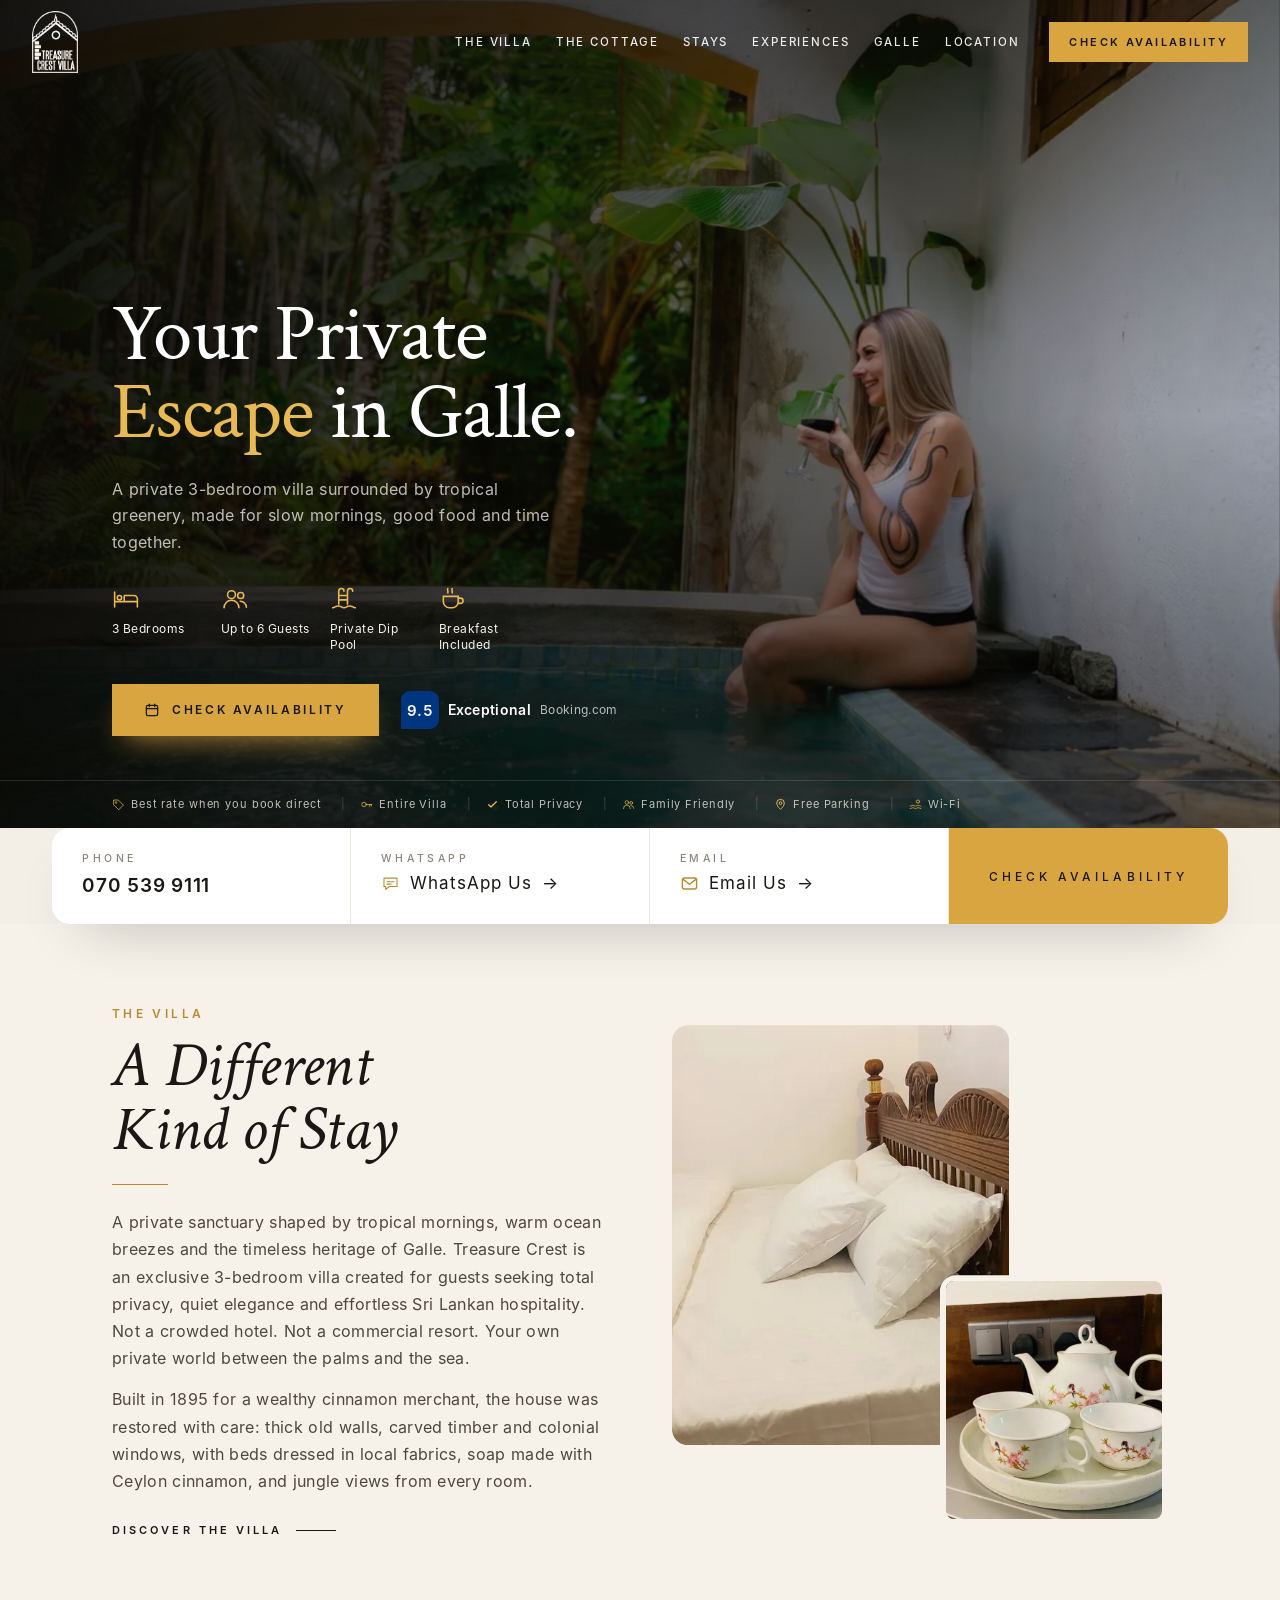
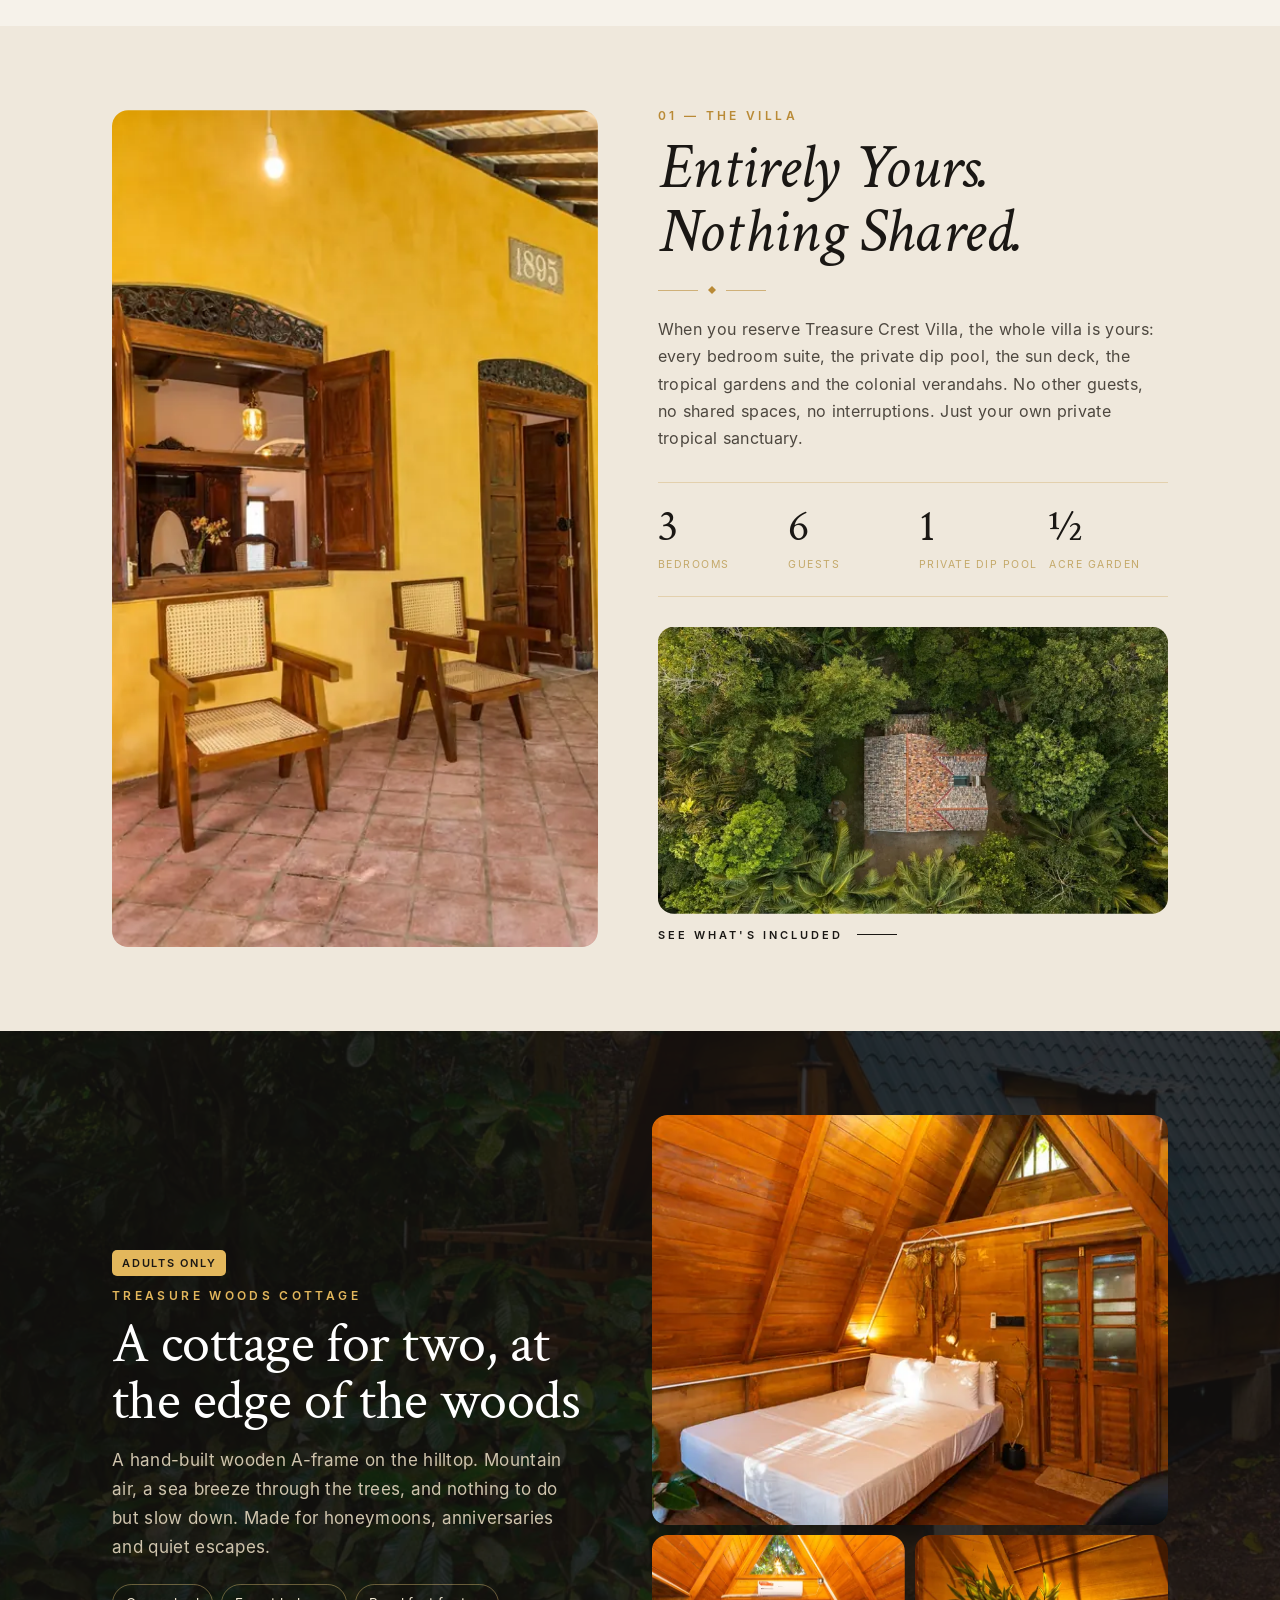
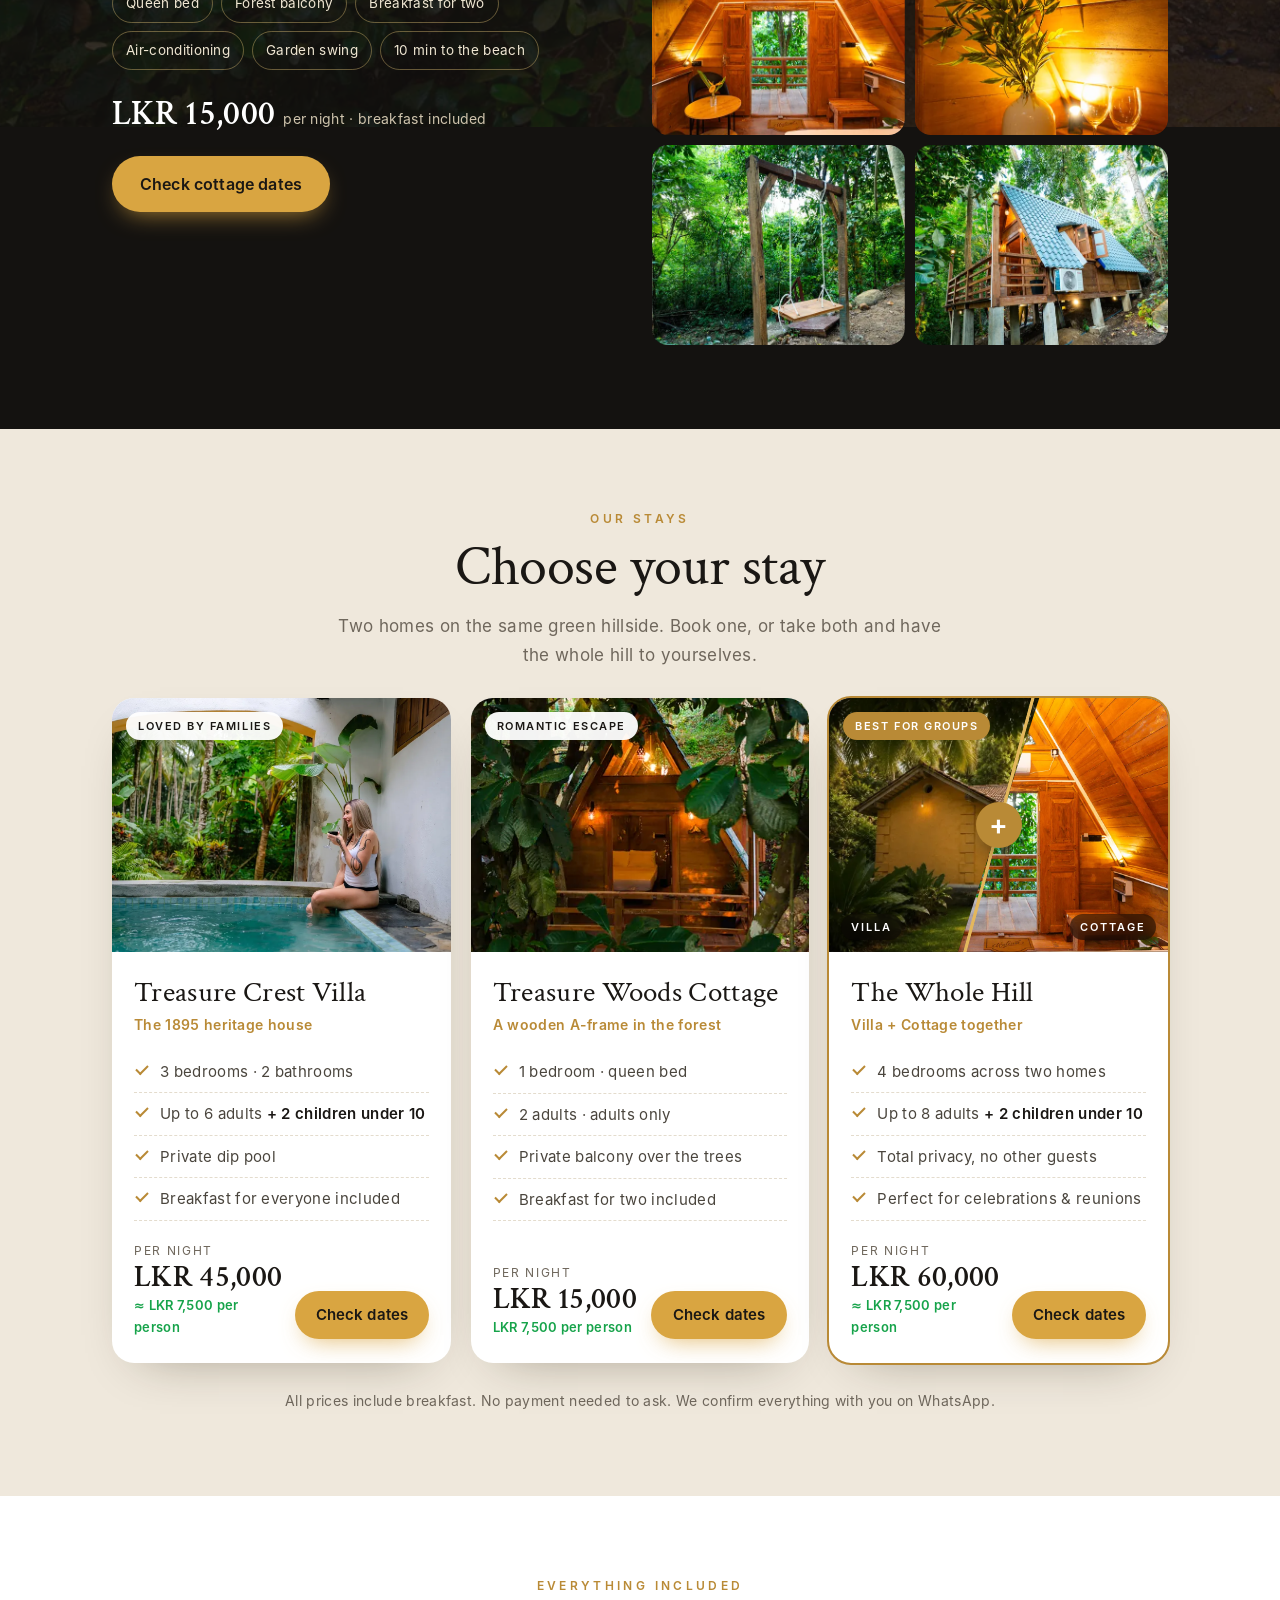
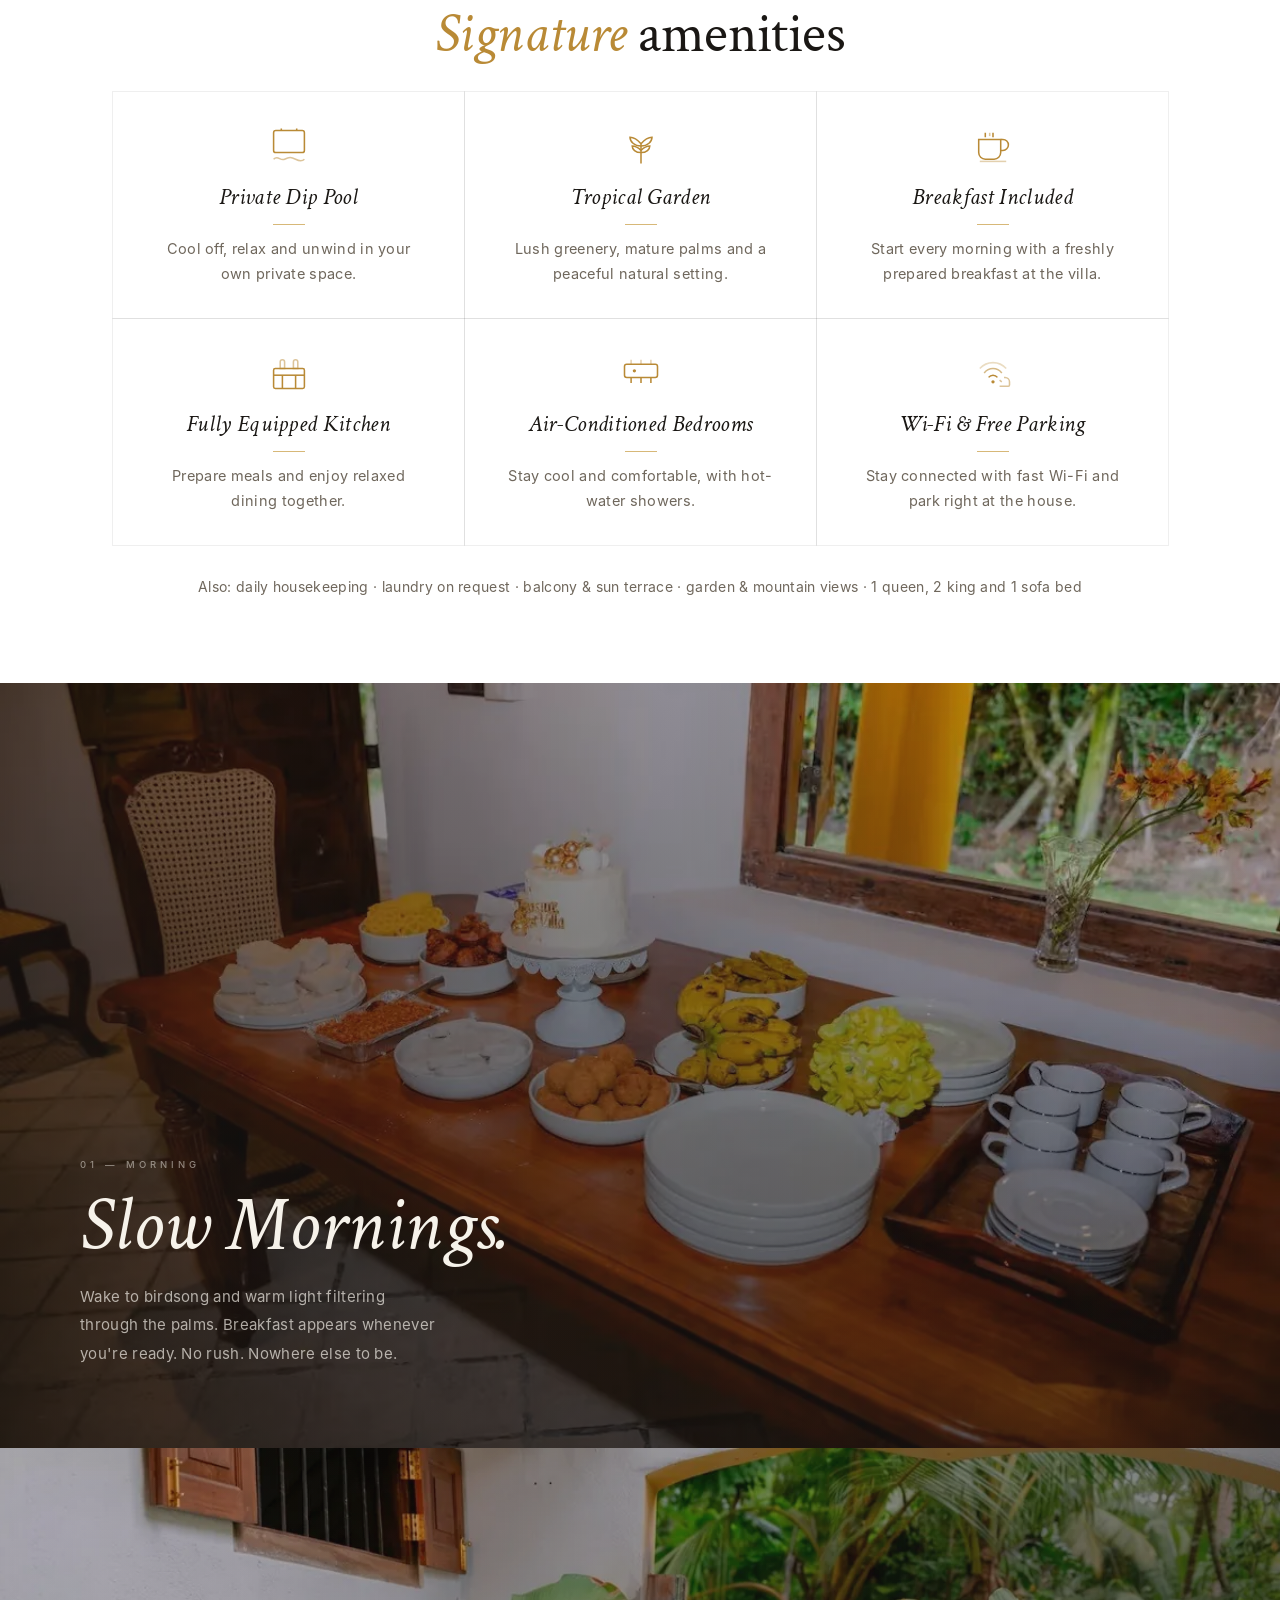
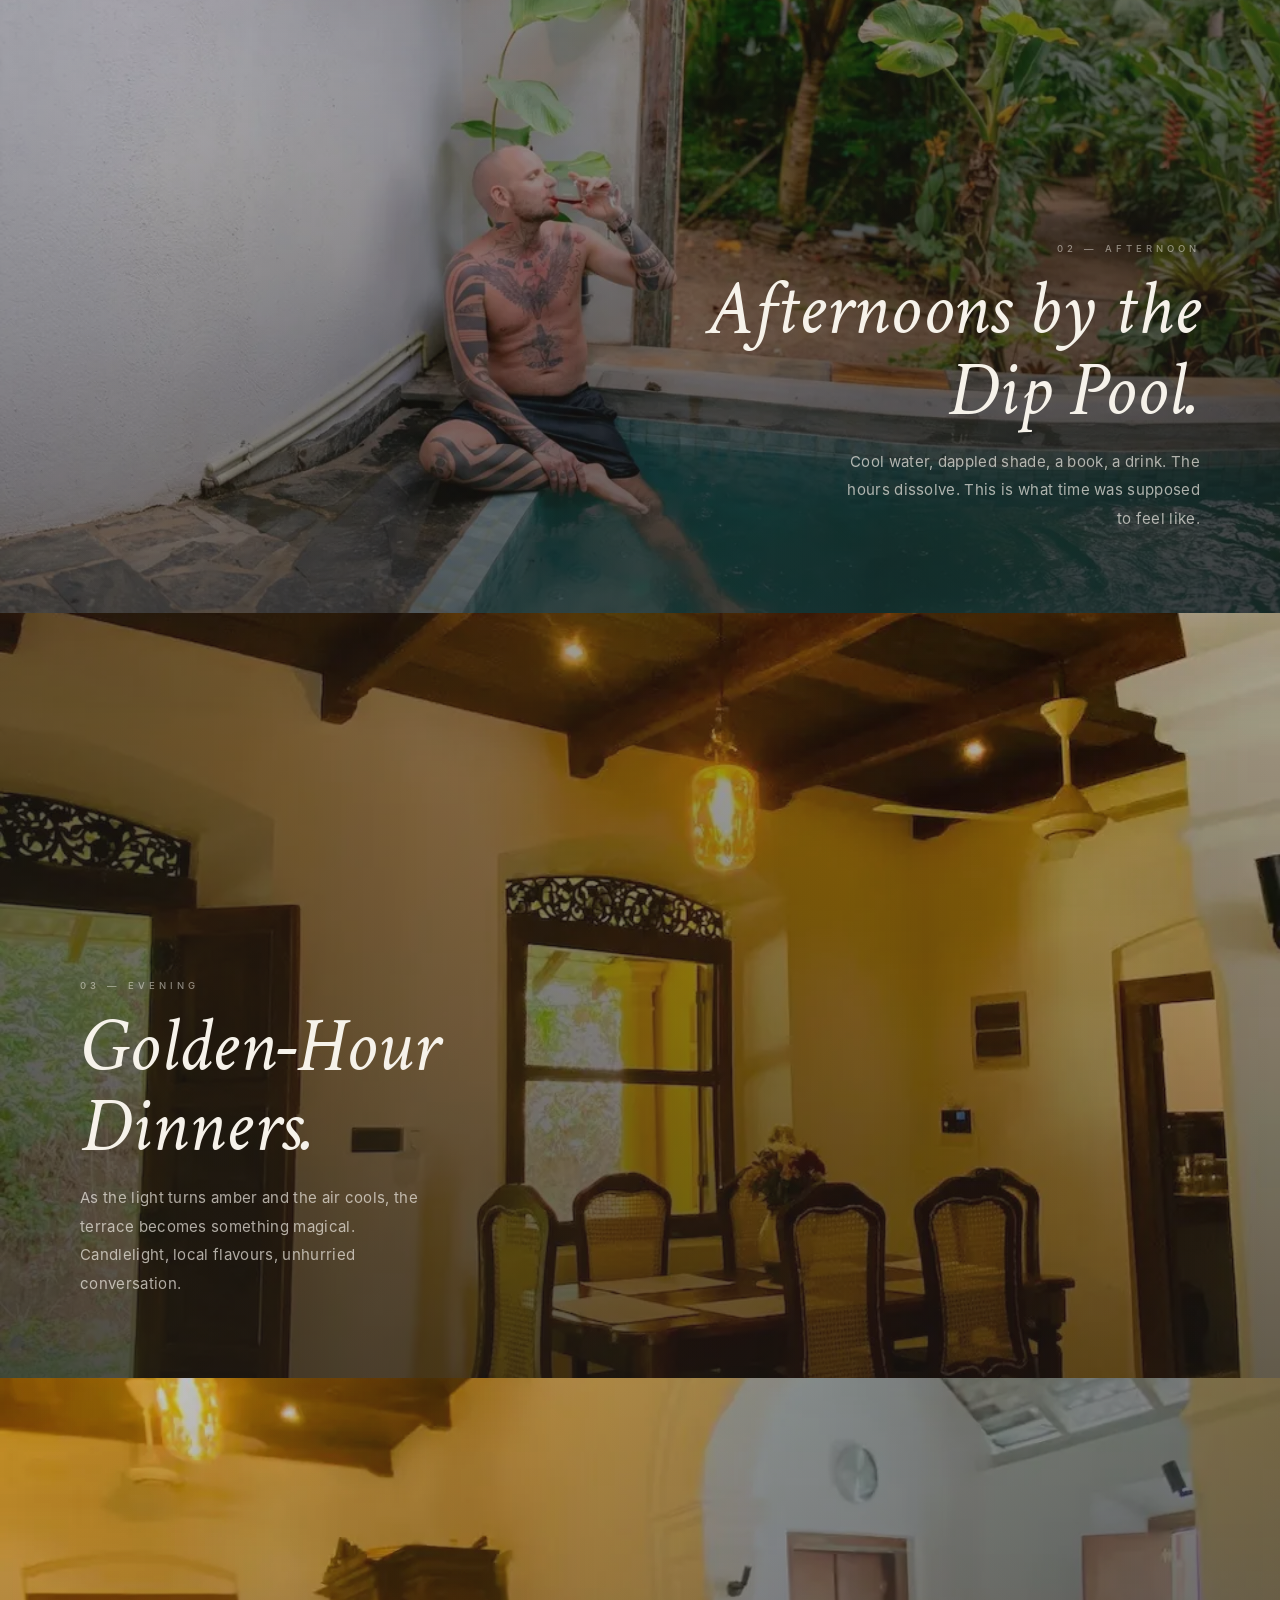
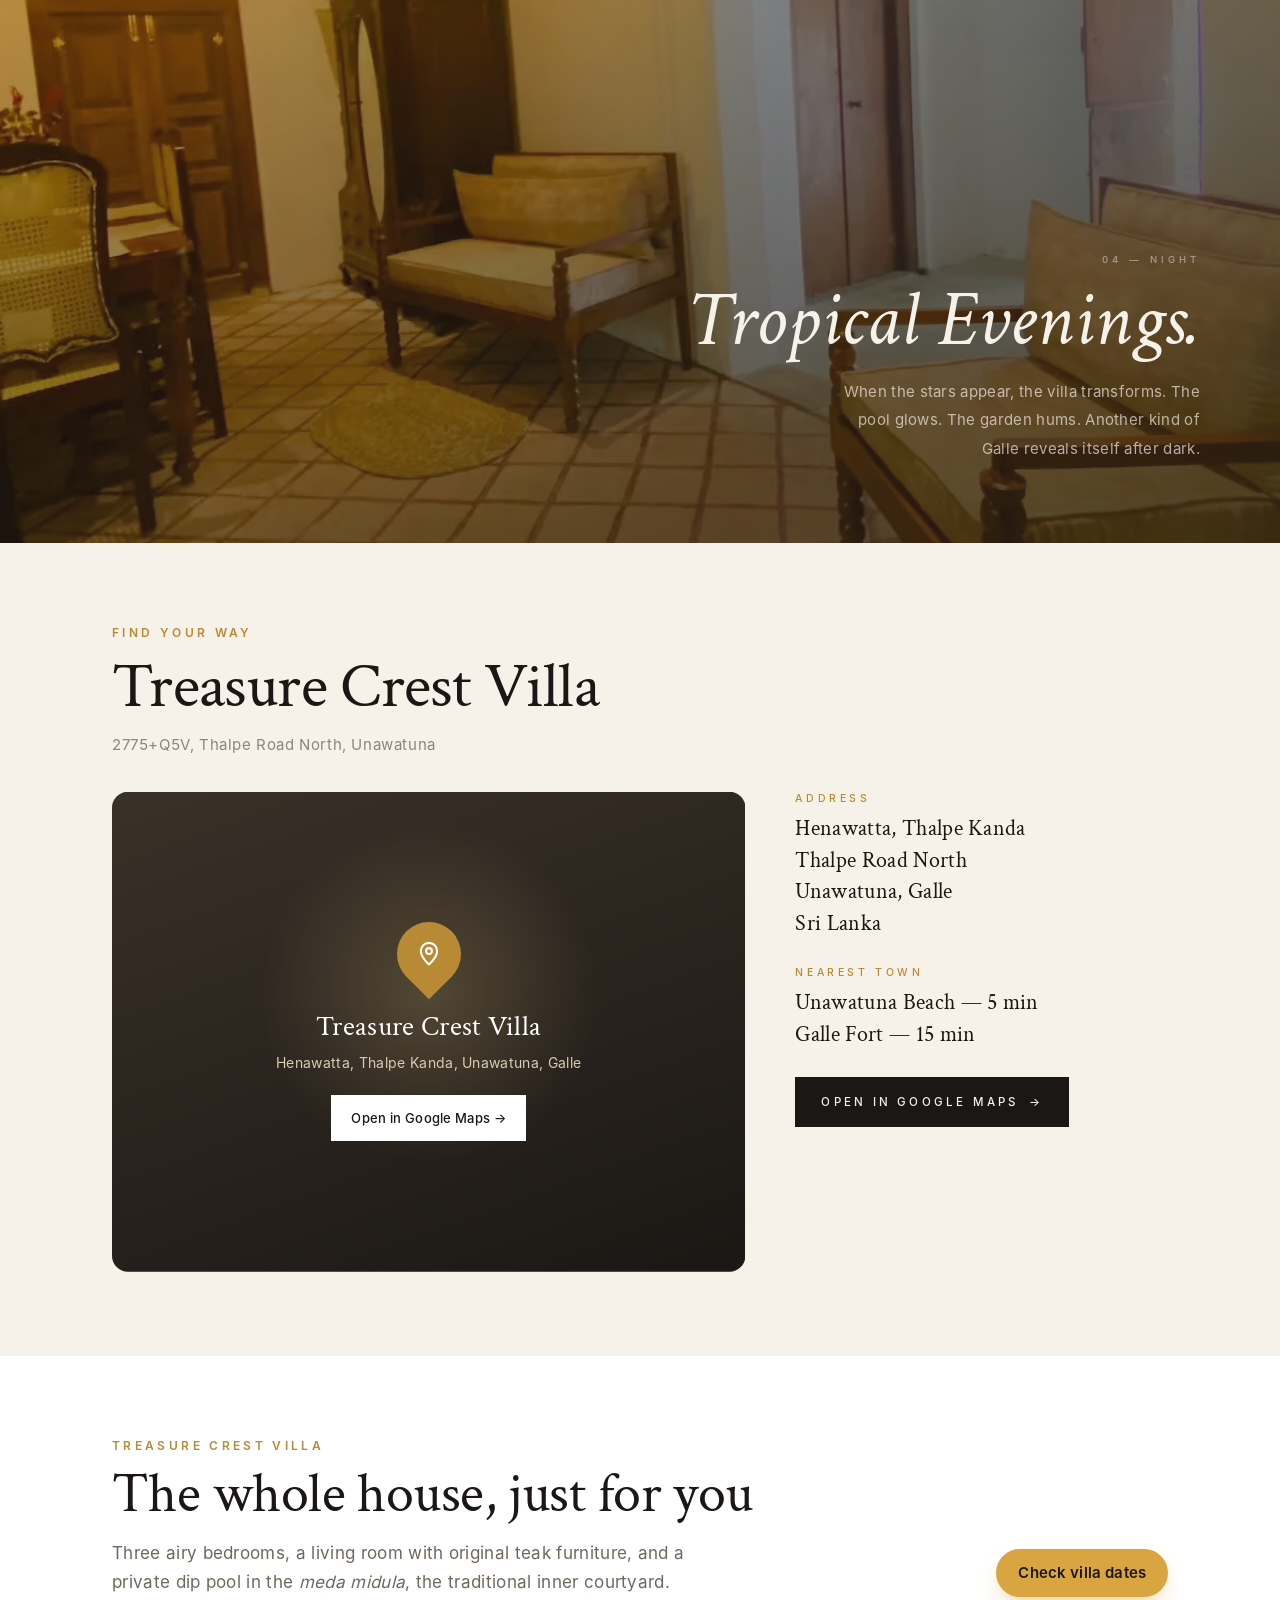
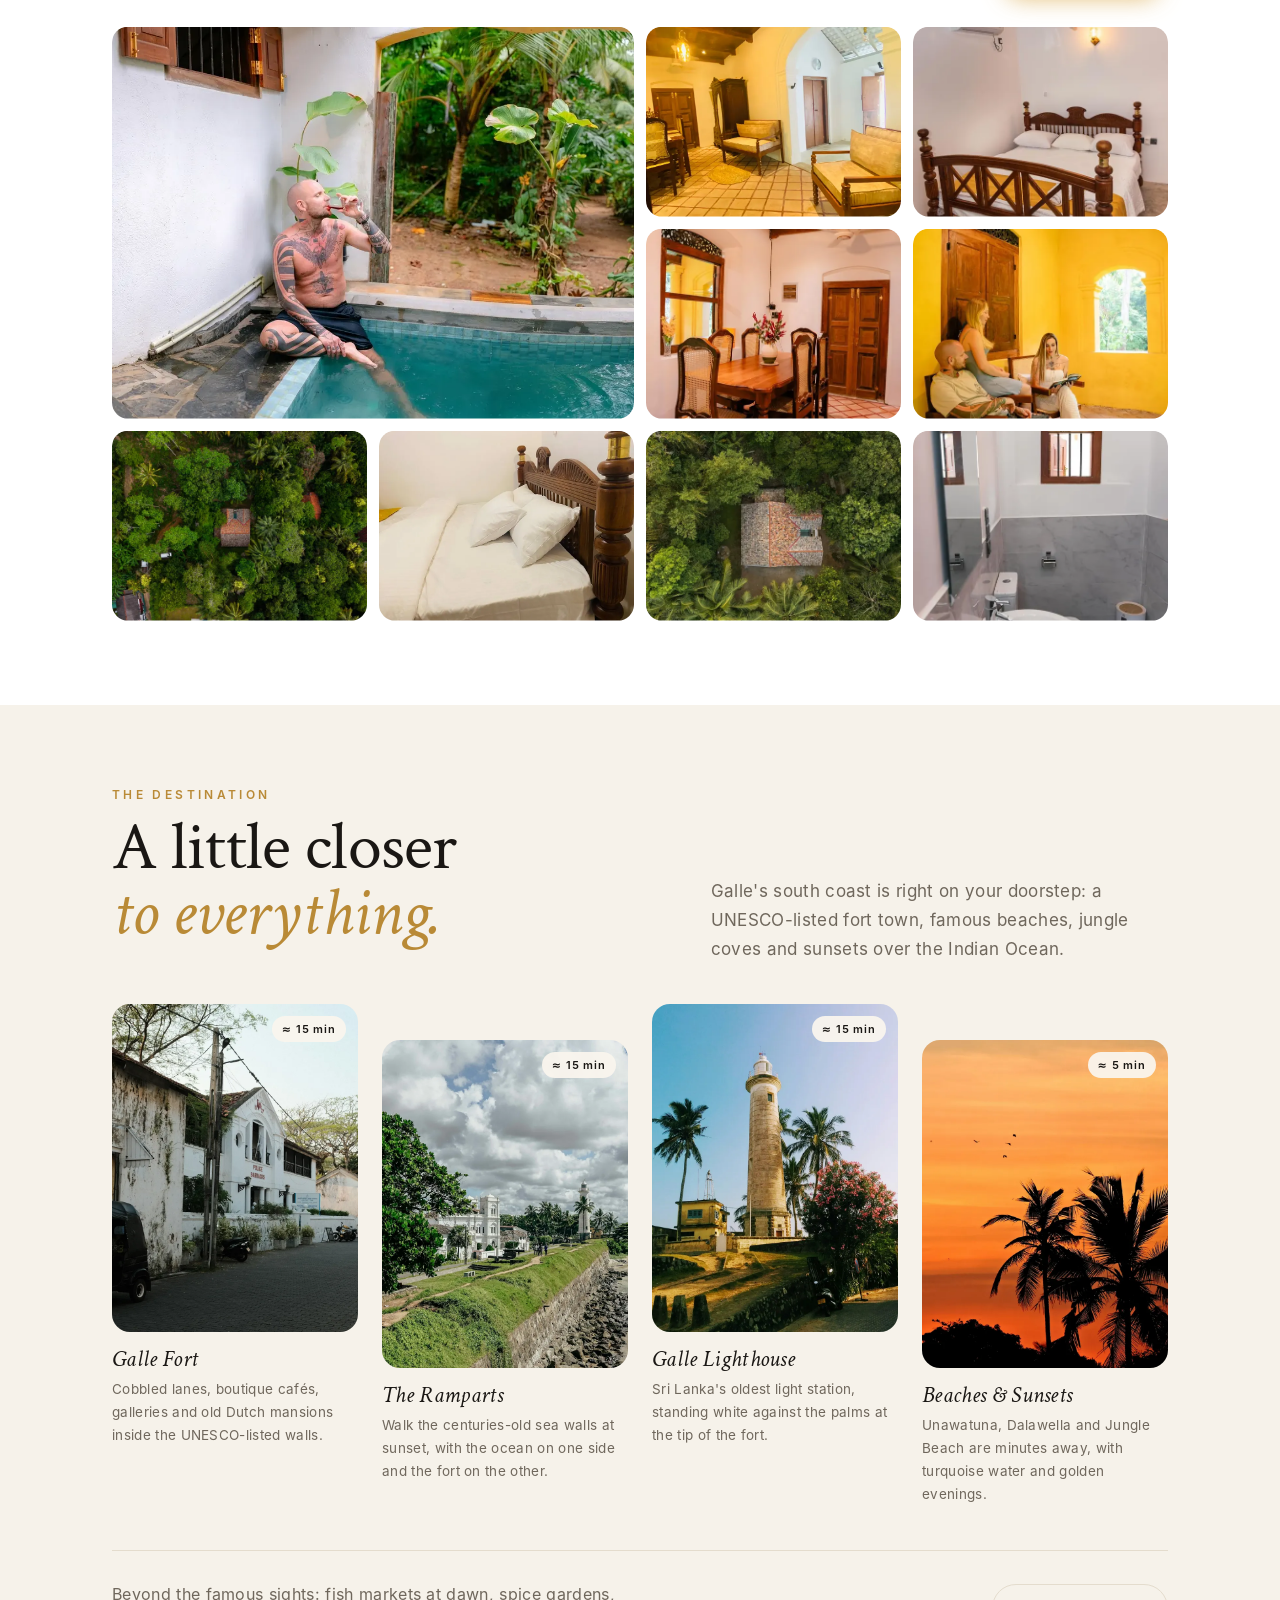
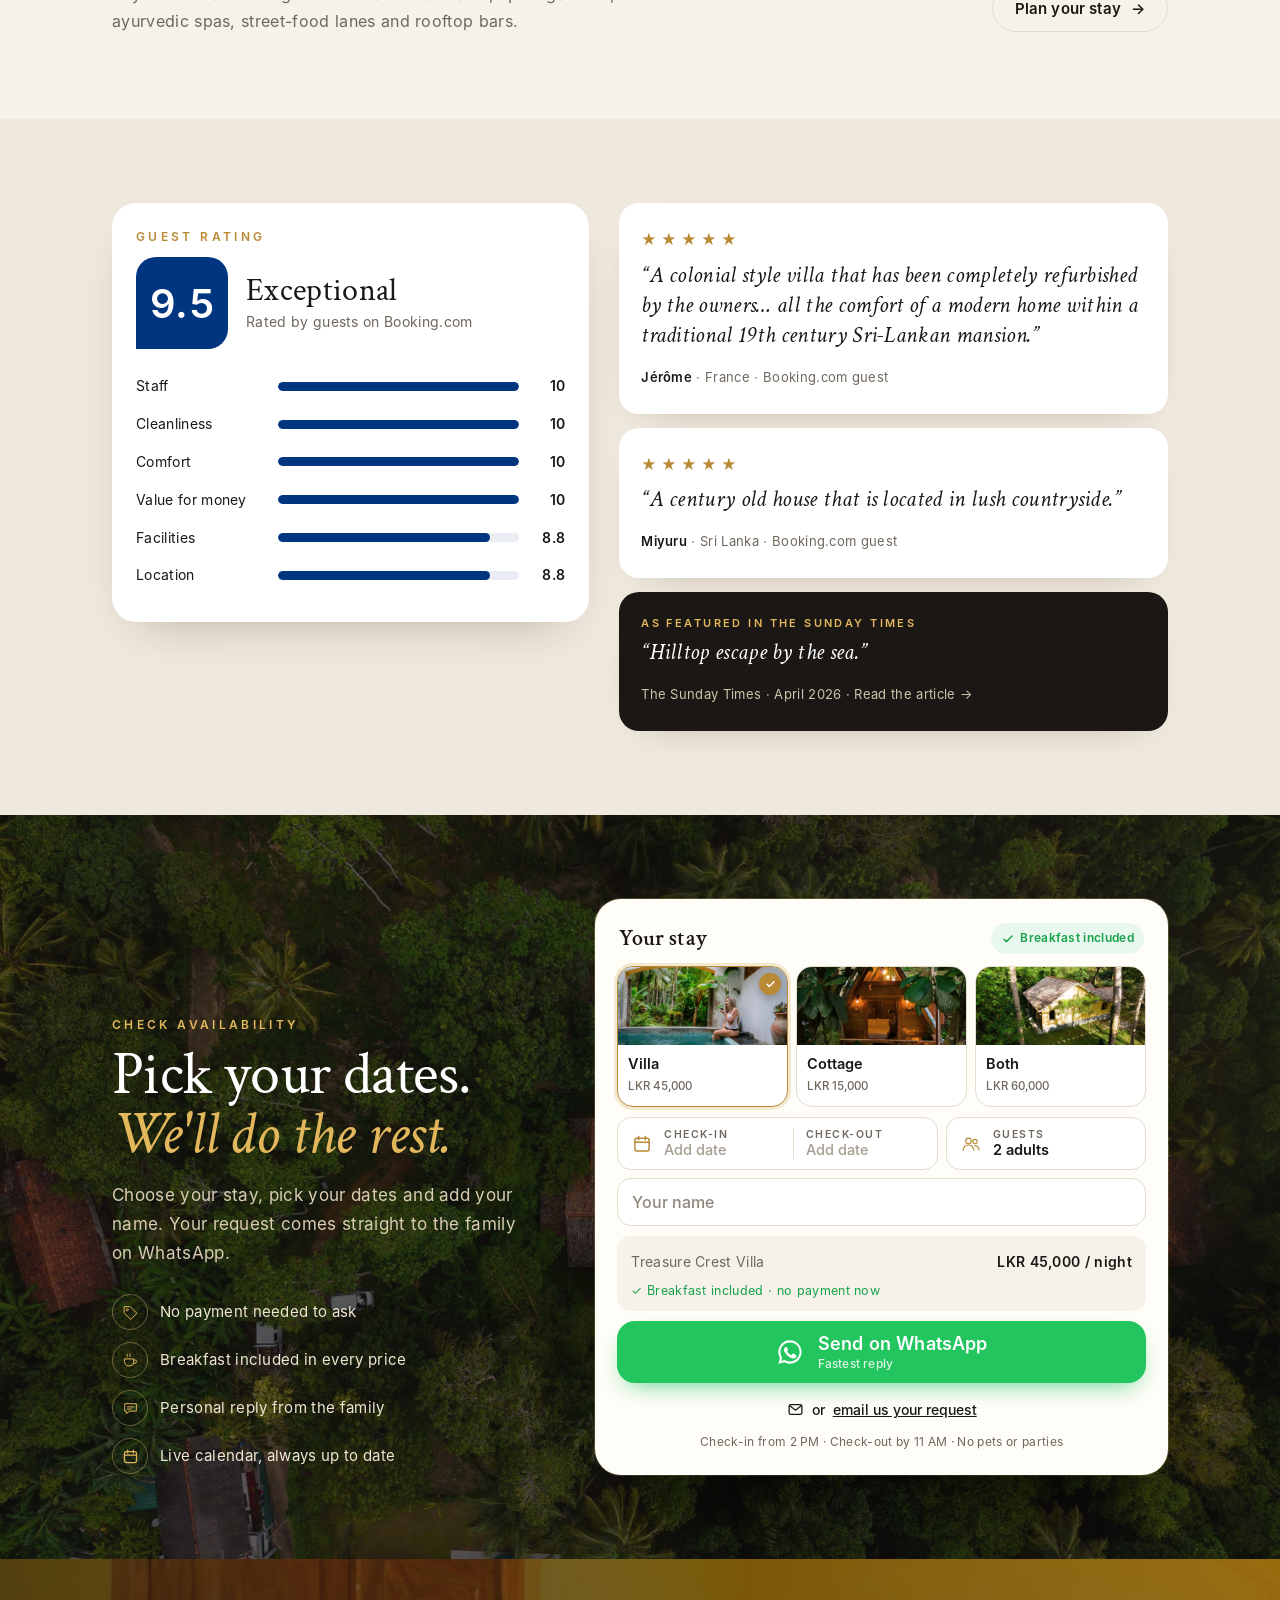
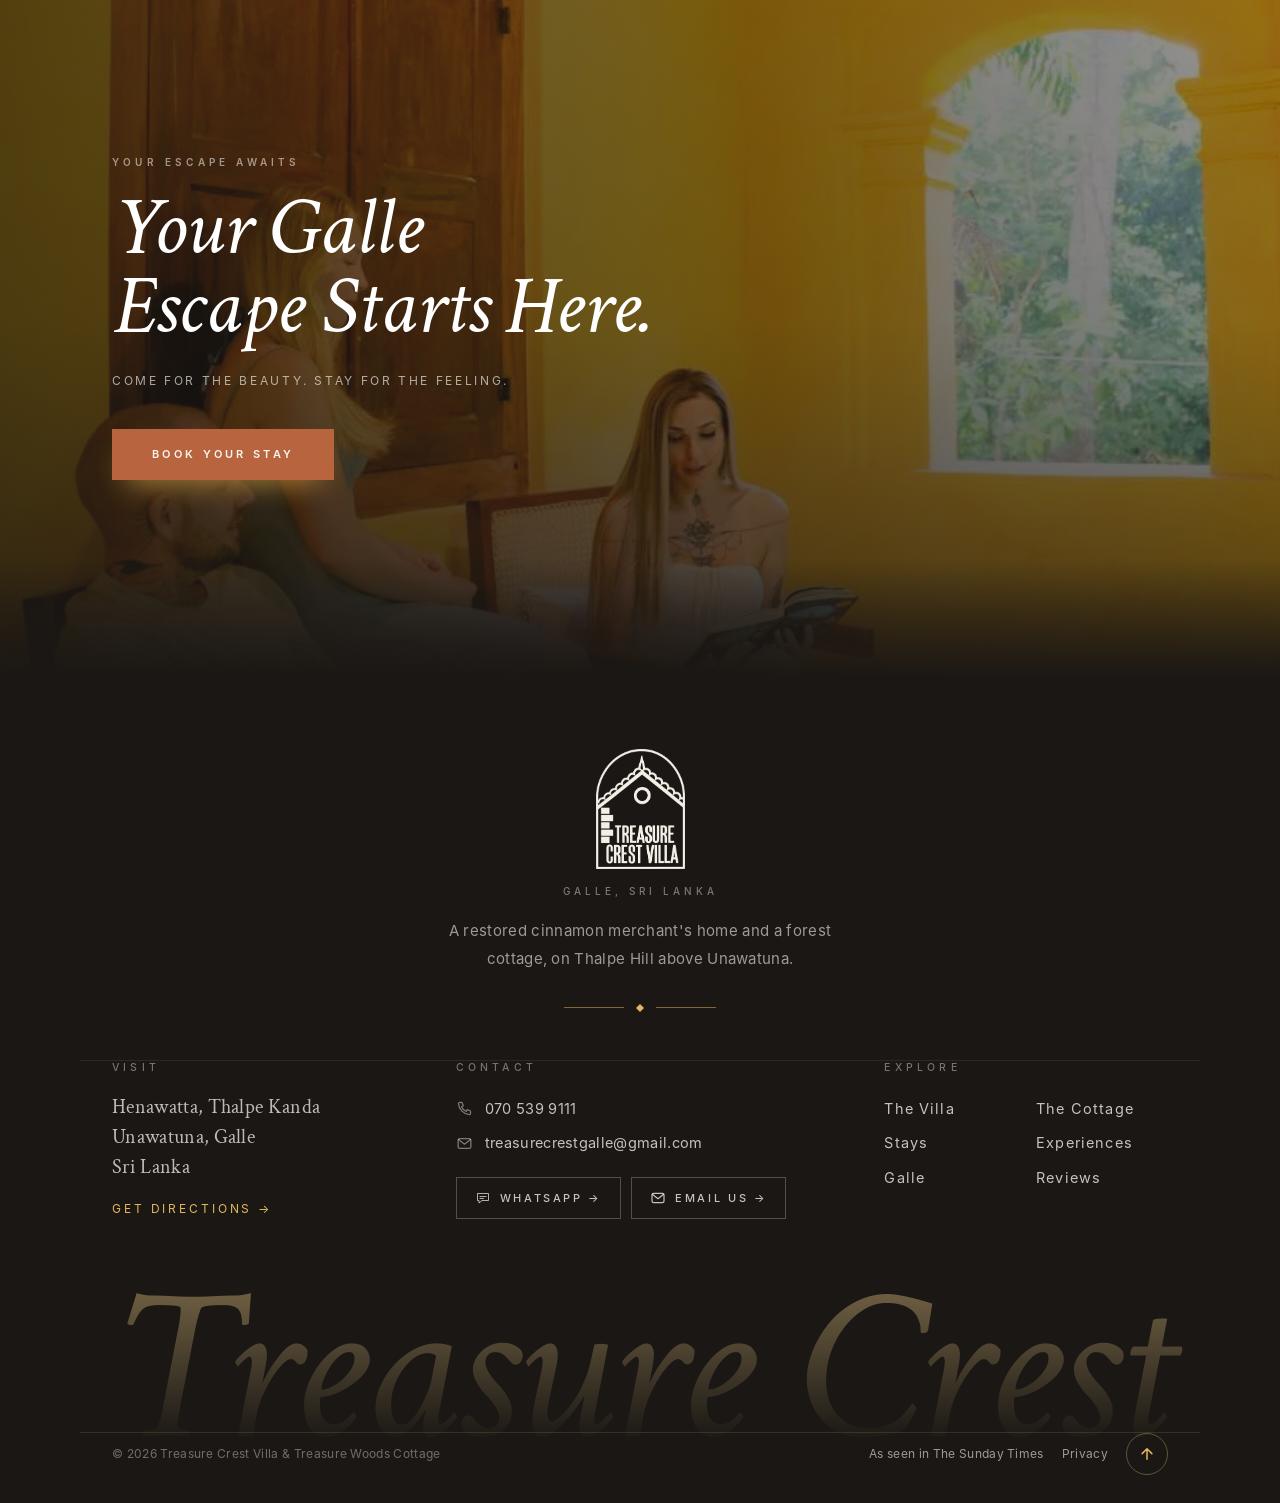
==== commit ea1fbbe2: "Add files via upload" ====
--- a/index.html
+++ b/index.html
@@ -21,7 +21,7 @@
 <link rel="apple-touch-icon" href="apple-touch-icon.png">
 <link rel="manifest" href="site.webmanifest">
 <link rel="preload" as="image" href="img/villa-landscape-hero-1600.webp" imagesrcset="img/villa-landscape-hero-800.webp 800w, img/villa-landscape-hero-1600.webp 1600w" imagesizes="(max-width: 699px) 220vw, 100vw">
-<link rel="stylesheet" href="css/style.css">
+<link rel="stylesheet" href="css/style.css?v=3">
 <script type="application/ld+json">
 {"@context":"https://schema.org","@type":"LodgingBusiness","name":"Treasure Crest Villa & Cottage","url":"https://treasurecrestlk.com/","image":"https://treasurecrestlk.com/og-image.jpg",
 "description":"A restored 1895 cinnamon merchant's villa with a private dip pool, and a forest A-frame cottage for two, on Thalpe Hill above Unawatuna, Galle.",
@@ -477,6 +477,6 @@
  <symbol id="a-wifi" viewBox="0 0 40 40"><g fill="none" stroke="currentColor" stroke-width="1.4"><path d="M8 16a16 16 0 0 1 24 0" opacity=".3"/><path d="M12 20a10 10 0 0 1 16 0" opacity=".6"/><path d="M16 24a5 5 0 0 1 8 0"/><circle cx="20" cy="28" r="1.5" fill="currentColor" stroke="none"/><path d="M26 32h8a1 1 0 0 0 1-1v-3a4 4 0 0 0-4-4h-1" opacity=".5"/><path d="M28 28l-2-1.5" opacity=".5"/></g></symbol>
 </svg>
 
-<script src="js/main.js" defer></script>
+<script src="js/main.js?v=3" defer></script>
 </body>
 </html>
--- a/css/style.css
+++ b/css/style.css
@@ -7,14 +7,14 @@
 @font-face{font-family:'Inter';src:url(../fonts/inter-600.woff) format('woff');font-weight:600;font-display:swap}
 
 :root{color-scheme:light;
- --green:#1d3a2e;--green-2:#25483a;--green-deep:#132a20;--gold:#c69a3f;--gold-2:#e8c97a;--gold-soft:#f6ead0;
- --ivory:#faf6ee;--sand:#f2eadb;--ink:#211f1b;--mut:#6d665c;--line:#e6dccb;--wa:#22c55e;--wa-d:#16a34a;--bk:#003580;
- --serif:'Crimson',Georgia,'Times New Roman',serif;--sans:'Inter',system-ui,-apple-system,'Segoe UI',Roboto,sans-serif;
+ --green:#1a1714;--green-2:#2b2520;--green-deep:#141210;--gold:#b98a36;--gold-2:#e3b75c;--gold-soft:#f6ebd3;--honey:#d9a541;--honey-2:#e8b955;
+ --ivory:#f6f2ea;--sand:#efe8dc;--ink:#1a1714;--mut:#6f675c;--line:#e4dccd;--wa:#22c55e;--wa-d:#16a34a;--bk:#003580;
+ --serif:'Cormorant Garamond','Crimson',Georgia,serif;--sans:'Work Sans','Inter',system-ui,-apple-system,'Segoe UI',Roboto,sans-serif;
  --r:18px;--ease:cubic-bezier(.22,1,.36,1);--hdr:68px;
 }
 *,*::before,*::after{box-sizing:border-box}
 html{scroll-behavior:smooth;scroll-padding-top:calc(var(--hdr) + 8px);-webkit-text-size-adjust:100%}
-body{margin:0;font-family:var(--sans);font-size:16px;line-height:1.6;color:var(--ink);background:var(--ivory);-webkit-font-smoothing:antialiased;overflow-x:hidden}
+body{margin:0;font-family:var(--sans);font-size:16px;line-height:1.7;letter-spacing:.02em;color:var(--ink);background:var(--ivory);-webkit-font-smoothing:antialiased;overflow-x:hidden}
 img{display:block;max-width:100%;height:auto}
 a{color:inherit}
 h1,h2,h3,h4,p,ul,blockquote{margin:0}
@@ -29,8 +29,8 @@
 /* type */
 .eyebrow{font:600 12px/1 var(--sans);letter-spacing:.28em;text-transform:uppercase;color:var(--gold);margin-bottom:14px}
 .eyebrow.light,.eyebrow.gold{color:var(--gold-2)}
-h2{font:600 clamp(32px,7vw,50px)/1.05 var(--serif);letter-spacing:-.01em;margin-bottom:16px}
-h3{font:600 26px/1.15 var(--serif)}
+h2{font:500 clamp(36px,8vw,56px)/1.02 var(--serif);letter-spacing:-.01em;margin-bottom:16px}
+h3{font:500 28px/1.15 var(--serif)}
 .lead{font-size:17px;color:var(--mut);max-width:620px}
 .head{margin-bottom:28px}
 .head.center,.stays .head,.exp .head,.benefits .head{text-align:center}
@@ -44,8 +44,8 @@
 .btn:active{transform:translateY(0) scale(.98)}
 .btn-lg{min-height:56px;padding:16px 28px;font-size:16px}
 .btn-full{width:100%}
-.btn-gold{background:var(--gold);color:#fff;box-shadow:0 10px 24px -10px rgba(198,154,63,.8)}
-.btn-gold:hover{background:#b98b31}
+.btn-gold{background:var(--honey);color:#1a1714;box-shadow:0 10px 24px -10px rgba(217,165,65,.8)}
+.btn-gold:hover{background:var(--honey-2)}
 .btn-gold::after{content:"";position:absolute;inset:0;background:linear-gradient(110deg,transparent 30%,rgba(255,255,255,.35) 50%,transparent 70%);transform:translateX(-120%);transition:transform .9s var(--ease)}
 .btn-gold:hover::after{transform:translateX(120%)}
 .btn-wa{background:var(--wa);color:#fff;box-shadow:0 10px 24px -10px rgba(34,197,94,.8)}
@@ -55,26 +55,44 @@
 .btn-line{background:transparent;border:1.5px solid var(--line);color:var(--ink)}
 .i{width:20px;height:20px;flex:none}
 
-/* header */
-.hdr{position:fixed;inset:0 0 auto 0;z-index:100;height:var(--hdr);transition:background .4s,box-shadow .4s,height .4s;color:#fff}
-.hdr.solid{background:rgba(250,246,238,.94);backdrop-filter:blur(12px);box-shadow:0 1px 0 var(--line);color:var(--ink)}
-.hdr-in{height:100%;display:flex;align-items:center;justify-content:space-between}
-.brand{display:flex;align-items:center;gap:11px;text-decoration:none}
-.mark{width:34px;height:40px;flex:none}
-.brand b{display:block;font:600 21px/1 var(--serif);letter-spacing:.12em;text-transform:uppercase}
-.brand small{display:block;font-size:10px;letter-spacing:.26em;text-transform:uppercase;opacity:.75;margin-top:4px}
-.nav{position:fixed;inset:0;background:var(--green-deep);display:flex;flex-direction:column;justify-content:center;align-items:center;gap:22px;opacity:0;pointer-events:none;transition:opacity .4s;color:#fff}
-.nav a{font:600 30px var(--serif);text-decoration:none;transform:translateY(16px);opacity:0;transition:transform .5s var(--ease),opacity .5s}
-.nav .nav-cta{font:600 16px var(--sans);margin-top:10px}
-body.menu .nav{opacity:1;pointer-events:auto}
-body.menu .nav a{transform:none;opacity:1}
-body.menu .nav a:nth-child(2){transition-delay:.04s}body.menu .nav a:nth-child(3){transition-delay:.08s}body.menu .nav a:nth-child(4){transition-delay:.12s}body.menu .nav a:nth-child(5){transition-delay:.16s}body.menu .nav a:nth-child(6){transition-delay:.2s}body.menu .nav a:nth-child(7){transition-delay:.24s}
-body.menu .hdr{color:#fff;background:transparent;box-shadow:none}
-.burger{position:relative;z-index:2;width:46px;height:46px;border:0;background:transparent;color:inherit;display:grid;place-content:center;gap:6px}
-.burger i{display:block;width:24px;height:2px;background:currentColor;border-radius:2px;transition:transform .35s var(--ease),opacity .3s}
-body.menu .burger i:nth-child(1){transform:translateY(8px) rotate(45deg)}
-body.menu .burger i:nth-child(2){opacity:0}
-body.menu .burger i:nth-child(3){transform:translateY(-8px) rotate(-45deg)}
+/* header (original site style) */
+.hdr{position:fixed;inset:0 0 auto 0;z-index:100;height:var(--hdr);transition:background .4s,box-shadow .4s;color:#fff}
+.hdr.solid{background:rgba(246,242,234,.96);box-shadow:0 1px 0 var(--line);color:var(--ink)}
+.hdr-in{height:100%;display:flex;align-items:center;justify-content:space-between;gap:30px}
+.hdr .wrap{max-width:1320px}
+.brand{display:flex;align-items:center;text-decoration:none;line-height:1}
+.brand img{height:54px;width:auto;transition:opacity .3s}
+.logo-d{display:none}
+.hdr.solid .logo-l{display:none}
+.hdr.solid .logo-d{display:block}
+.sprig{width:16px;height:20px;color:var(--gold-2);margin-bottom:3px}
+.brand b{font:600 15px/1 var(--serif);letter-spacing:.24em;text-transform:uppercase;white-space:nowrap}
+.brand small{display:flex;align-items:center;gap:8px;font:500 8.5px var(--sans);letter-spacing:.42em;text-transform:uppercase;opacity:.7;margin-top:5px}
+.brand small::before,.brand small::after{content:"";width:14px;height:1px;background:currentColor;opacity:.7}
+.nav{display:none}
+.burger{position:relative;z-index:2;width:44px;height:44px;border:0;background:transparent;color:inherit;display:grid;place-content:center;gap:7px}
+.burger i{display:block;width:30px;height:1.5px;background:currentColor;border-radius:2px}
+/* mobile menu panel */
+.mnav{visibility:hidden;position:fixed;inset:0;z-index:300;background:radial-gradient(ellipse 80% 50% at 100% 0%,rgba(201,173,116,.16),transparent 60%),#1a1714;color:#f6f2ea;display:flex;flex-direction:column;padding:22px 26px calc(26px + env(safe-area-inset-bottom));transform:translateX(100%);transition:transform .55s var(--ease),visibility 0s .55s;overflow-y:auto}
+body.menu .mnav{transform:none;visibility:visible;transition-delay:0s}
+body.menu{overflow:hidden}
+.mnav-top{display:flex;align-items:center;justify-content:space-between;padding-bottom:18px;border-bottom:1px solid rgba(201,173,116,.2)}
+.mnav-brand{display:flex;align-items:center}
+.mnav-brand img{height:56px;width:auto}
+.mnav-brand b{font:600 15px var(--serif);letter-spacing:.24em;text-transform:uppercase}
+.mnav-brand small{font:500 8.5px var(--sans);letter-spacing:.42em;text-transform:uppercase;opacity:.6;margin-top:5px}
+.mnav-x{width:46px;height:46px;border-radius:50%;border:1px solid rgba(201,173,116,.4);background:transparent;color:#f6f2ea;font:300 30px/1 var(--sans)}
+.mnav-links{display:flex;flex-direction:column;margin:22px 0 auto}
+.mnav-links a{display:flex;align-items:baseline;gap:16px;padding:13px 0;border-bottom:1px solid rgba(246,242,234,.08);text-decoration:none;font:400 32px/1.1 var(--serif);color:#f6f2ea;opacity:0;transform:translateX(24px);transition:opacity .5s,transform .6s var(--ease),color .2s}
+.mnav-links a:hover{color:var(--gold-2)}
+.mnav-links i{font:500 11px var(--sans);font-style:normal;letter-spacing:.2em;color:var(--gold-2);width:22px}
+body.menu .mnav-links a{opacity:1;transform:none}
+body.menu .mnav-links a:nth-child(2){transition-delay:.05s}body.menu .mnav-links a:nth-child(3){transition-delay:.1s}body.menu .mnav-links a:nth-child(4){transition-delay:.15s}body.menu .mnav-links a:nth-child(5){transition-delay:.2s}body.menu .mnav-links a:nth-child(6){transition-delay:.25s}body.menu .mnav-links a:nth-child(7){transition-delay:.3s}
+.mnav-foot{display:grid;gap:12px;margin-top:28px}
+.mnav-foot .btn-sq{justify-content:center}
+.mnav-wa{display:flex;align-items:center;justify-content:center;gap:10px;border:1px solid rgba(246,242,234,.3);padding:15px;text-decoration:none;font:500 12px var(--sans);letter-spacing:.18em;text-transform:uppercase;color:#f6f2ea}
+.mnav-wa .i{width:18px;height:18px;color:var(--wa)}
+.mnav-mail{text-align:center;font-size:13px;color:rgba(246,242,234,.6);text-decoration:none;margin-top:4px}
 
 /* hero */
 .hero{min-height:100svh;padding:0;display:flex;flex-direction:column;justify-content:flex-end;color:#fff;overflow:hidden;background:#0b0906}
@@ -83,20 +101,20 @@
 @keyframes kb{from{transform:scale(1.1)}to{transform:scale(1)}}
 .hero-shade{position:absolute;inset:0;background:linear-gradient(180deg,rgba(11,9,6,.5) 0%,rgba(11,9,6,.15) 24%,rgba(11,9,6,.55) 55%,rgba(11,9,6,.93) 100%)}
 .hero-in{position:relative;padding-top:118px;padding-bottom:26px;text-shadow:0 2px 24px rgba(0,0,0,.35)}
-.hero-title{font:400 clamp(54px,14.5vw,96px)/.9 var(--serif);letter-spacing:-.015em;margin:0 0 20px}
+.hero-title{font:500 clamp(56px,15vw,100px)/.9 var(--serif);letter-spacing:-.015em;margin:0 0 20px}
 .hero-title .line{display:block;overflow:hidden;padding-bottom:.08em}
 .hero-title .line>*{display:inline-block;transform:translateY(105%);animation:rise 1.1s var(--ease) forwards;animation-delay:var(--d)}
-.hero-title em{color:var(--gold);font-style:normal}
+.hero-title em{color:var(--honey-2);font-style:normal}
 @keyframes rise{to{transform:none}}
 .anim-up{opacity:0;transform:translateY(24px);animation:up .9s var(--ease) forwards;animation-delay:var(--d)}
 @keyframes up{to{opacity:1;transform:none}}
 .hero-sub{font-size:16px;line-height:1.65;max-width:455px;color:rgba(250,246,238,.75);margin-bottom:30px}
 .hero-hl{display:grid;grid-template-columns:repeat(4,1fr);gap:16px;max-width:420px;margin-bottom:32px}
-.hero-hl li{display:flex;flex-direction:column;align-items:flex-start;gap:8px;font-size:11.5px;line-height:1.25;letter-spacing:.04em;color:rgba(250,246,238,.8)}
-.hero-hl svg{width:26px;height:26px;color:var(--gold);flex:none}
+.hero-hl li{display:flex;flex-direction:column;align-items:flex-start;gap:8px;font-size:12px;line-height:1.3;letter-spacing:.04em;color:#f6f2ea;word-break:keep-all;hyphens:none}
+.hero-hl svg{width:28px;height:28px;color:var(--honey-2);flex:none}
 .hero-ctas{display:flex;flex-wrap:wrap;align-items:center;gap:14px 22px}
-.btn-sq{display:inline-flex;align-items:center;gap:12px;background:var(--gold);color:#1a1714;font:600 12px/1 var(--sans);letter-spacing:.22em;text-transform:uppercase;padding:18px 32px;text-decoration:none;transition:filter .3s,transform .35s var(--ease);text-shadow:none;border:0;cursor:pointer}
-.btn-sq:hover{filter:brightness(1.1);transform:translateY(-2px)}
+.btn-sq{display:inline-flex;align-items:center;gap:12px;background:var(--honey);color:#1a1714;box-shadow:0 14px 30px -14px rgba(217,165,65,.9);font:600 12px/1 var(--sans);letter-spacing:.22em;text-transform:uppercase;padding:18px 32px;text-decoration:none;transition:filter .3s,transform .35s var(--ease);text-shadow:none;border:0;cursor:pointer}
+.btn-sq:hover{background:var(--honey-2);transform:translateY(-2px)}
 .btn-sq .i{width:16px;height:16px}
 .hero-rate{display:inline-flex;align-items:center;gap:9px;text-decoration:none;color:#fff;text-shadow:none}
 .hero-rate span{width:38px;height:38px;border-radius:9px 9px 9px 0;background:var(--bk);display:grid;place-items:center;font:700 15px var(--sans)}
@@ -113,27 +131,27 @@
 .pf-t b.st{font:700 16px/1.1 Georgia,'Times New Roman',serif;letter-spacing:-.01em}
 .pf-t small{font-size:11px;opacity:.78}
 .pf-stars{color:var(--gold-2);font-size:10px;letter-spacing:2px}
-.hero-trust{position:relative;border-top:1px solid rgba(250,246,238,.12);margin-top:34px}
+.hero-trust{position:relative;border-top:1px solid rgba(250,246,238,.12);margin-top:22px}
 .hero-trust ul{display:flex;flex-wrap:wrap;align-items:center;gap:8px 0;padding:14px 0}
-.hero-trust li{font-size:10.5px;letter-spacing:.08em;color:rgba(250,246,238,.55);display:flex;align-items:center;gap:6px;transition:color .2s}
+.hero-trust li{font-size:11px;letter-spacing:.08em;color:rgba(250,246,238,.75);display:flex;align-items:center;gap:6px;transition:color .2s}
 .hero-trust li:hover{color:rgba(250,246,238,.8)}
-.hero-trust li svg{width:13px;height:13px;color:var(--gold)}
+.hero-trust li svg{width:13px;height:13px;color:var(--honey-2)}
 .hero-trust li:not(:last-child)::after{content:"|";margin:0 14px;color:rgba(250,246,238,.2)}
 
-/* contact bar (under hero) */
+/* contact bar (original site style) */
+.cbar-wrap{background:#f3eee6;position:relative;z-index:2;padding:22px 0 26px}
 .cbar-wrap .wrap{max-width:1240px}
-.cb-t b{white-space:nowrap}
-.cbar-wrap{background:var(--ivory);position:relative;z-index:2;padding:18px 0 0}
-.cbar{background:#fff;border-radius:22px;box-shadow:0 30px 70px -36px rgba(40,30,10,.55);border:1px solid var(--line);padding:18px;display:grid;gap:12px}
-.cb-t small{display:block;font:600 11px var(--sans);letter-spacing:.24em;text-transform:uppercase;color:var(--gold)}
-.cb-t b{font:600 24px/1.2 var(--serif);color:var(--green)}
-.cb-i{display:flex;align-items:center;gap:12px;text-decoration:none;padding:8px 6px;border-radius:14px;transition:background .25s;font-weight:600;font-size:14.5px;color:var(--ink);word-break:break-word}
-.cb-i:hover{background:var(--ivory)}
-.cb-i small{display:block;font-weight:500;font-size:11.5px;color:var(--mut);letter-spacing:.04em}
-.ci{flex:none;width:44px;height:44px;border-radius:50%;background:var(--gold-soft);color:var(--green);display:grid;place-items:center}
-.ci svg{width:21px;height:21px}
-.ci-wa{background:#dcfce7;color:var(--wa-d)}
-.cb-btn{width:100%}
+.cbar{background:#fff;border-radius:18px;box-shadow:0 24px 60px -34px rgba(26,23,20,.45);overflow:hidden;display:grid}
+.cb-i{display:block;padding:20px 26px;border-bottom:1px solid #efe9df;text-decoration:none;color:var(--ink);transition:background .25s}
+.cb-i:hover{background:#faf7f1}
+.cb-i small{display:block;font:500 10.5px var(--sans);letter-spacing:.34em;text-transform:uppercase;color:#8d857a;margin-bottom:8px}
+.cb-i b{font:600 19px var(--sans);letter-spacing:.04em}
+.cb-i span{display:flex;align-items:center;gap:10px;font:400 17px var(--sans);letter-spacing:.06em}
+.cb-i svg{width:19px;height:19px;color:var(--gold)}
+.cb-i em{font-style:normal;transition:transform .3s var(--ease)}
+.cb-i:hover em{transform:translateX(4px)}
+.cb-btn{display:flex;align-items:center;justify-content:center;background:var(--honey);color:#1a1714;font-weight:600;text-decoration:none;font:500 12px var(--sans);letter-spacing:.34em;text-transform:uppercase;padding:22px;transition:background .3s}
+.cb-btn:hover{background:var(--honey-2)}
 .scroll-cue{display:none}
 
 /* marquee */
@@ -259,7 +277,7 @@
 .cottage{background:var(--green-deep);color:#efe6d2;overflow:hidden}
 .ct-bg{position:absolute;inset:-10% 0;opacity:.18}
 .ct-bg img{width:100%;height:100%;object-fit:cover}
-.cottage::before{content:"";position:absolute;inset:0;background:linear-gradient(180deg,var(--green-deep),rgba(19,42,32,.75) 30%,rgba(19,42,32,.85) 70%,var(--green-deep));z-index:0}
+.cottage::before{content:"";position:absolute;inset:0;background:linear-gradient(180deg,var(--green-deep),rgba(20,18,16,.75) 30%,rgba(20,18,16,.85) 70%,var(--green-deep));z-index:0}
 .ct-in{position:relative;z-index:1;display:grid;gap:40px}
 .cottage h2{color:#fff}
 .cottage .lead{color:#cfc4ad}
@@ -275,26 +293,20 @@
 .ct-gal a:hover img{transform:scale(1.07)}
 .ct-gal .c1{grid-column:span 2;grid-row:span 2}
 
-/* experiences: a day at treasure crest */
-.exp{background:var(--green-deep);color:#efe6d2;overflow:hidden}
-.exp .head{text-align:center}
-.exp h2{color:#fff}
-.exp h2 em{color:var(--gold-2)}
-.xp-row{display:flex;gap:12px;overflow-x:auto;scroll-snap-type:x mandatory;padding:4px 20px 10px;scrollbar-width:none}
-.xp-row::-webkit-scrollbar{display:none}
-.xp{position:relative;flex:0 0 80%;height:420px;border-radius:22px;overflow:hidden;scroll-snap-align:center;background:#0b0906}
-.xp img{position:absolute;inset:0;width:100%;height:100%;object-fit:cover;opacity:.92;transition:transform 1.4s var(--ease),opacity .6s}
-.xp::after{content:"";position:absolute;inset:0;background:linear-gradient(180deg,rgba(11,9,6,.05) 30%,rgba(11,9,6,.85) 100%)}
-.xp-c{position:absolute;left:0;right:0;bottom:0;padding:26px 24px;z-index:1}
-.xp-n{display:block;font:600 10.5px var(--sans);letter-spacing:.34em;text-transform:uppercase;color:var(--gold-2);margin-bottom:10px}
-.xp h3{font:italic 400 34px/1.05 var(--serif);color:#fff;margin-bottom:10px}
-.xp p{font-size:14.5px;color:#e3d9c3;max-width:38ch}
-.xp:hover img{transform:scale(1.06)}
-.xp-extra{margin-top:40px;text-align:center}
-.xp-extra p{font:600 11px var(--sans);letter-spacing:.3em;text-transform:uppercase;color:var(--gold-2);margin-bottom:14px}
-.xp-extra ul{display:flex;flex-wrap:wrap;justify-content:center;gap:10px}
-.xp-extra li{border:1px solid rgba(232,201,122,.35);border-radius:999px;padding:9px 16px;font-size:14px;color:#efe6d2;transition:background .3s,border-color .3s}
-.xp-extra li:hover{background:rgba(232,201,122,.1);border-color:var(--gold-2)}
+/* experiences (original site style: full-screen panels) */
+.exp{padding:0;background:#1a1714}
+.xp{position:relative;height:85vh;min-height:580px;overflow:hidden;background:#1a1714}
+.xp img{position:absolute;inset:0;width:100%;height:100%;object-fit:cover;opacity:.9;transition:transform 1.2s var(--ease)}
+.xp:hover img{transform:scale(1.05)}
+.xp::before{content:"";position:absolute;inset:0;z-index:1;background:linear-gradient(180deg,rgba(26,23,20,.1),rgba(26,23,20,.55))}
+.xp::after{content:"";position:absolute;inset:0;z-index:1;background:linear-gradient(90deg,rgba(26,23,20,.45),transparent)}
+.xp-r::after{background:linear-gradient(270deg,rgba(26,23,20,.45),transparent)}
+.xp-c{position:relative;z-index:2;height:100%;display:flex;flex-direction:column;justify-content:flex-end;padding:0 28px 56px}
+.xp-r .xp-c{align-items:flex-end;text-align:right}
+.xp-n{font:500 9.5px var(--sans);letter-spacing:.42em;text-transform:uppercase;color:rgba(246,242,234,.5);margin-bottom:16px}
+.xp h3{font:italic 300 clamp(2.4rem,9vw,4.8rem)/1.05 var(--serif);color:#f6f2ea;max-width:18ch}
+.xp-p{font-size:15px;line-height:1.9;color:rgba(246,242,234,.68);max-width:40ch;margin-top:16px}
+.xp .reveal:nth-child(2){transition-delay:.12s}.xp .reveal:nth-child(3){transition-delay:.23s}
 
 /* galle */
 .galle{background:var(--ivory);overflow:hidden}
@@ -336,28 +348,31 @@
 .q-press .stars{font:600 11px var(--sans);letter-spacing:.22em;text-transform:uppercase;color:var(--gold-2)}
 .q-press cite{color:#cfc4ad}
 
-/* location */
+/* location (original site style) */
 .loc{background:var(--ivory)}
-.loc-in{display:grid;gap:30px}
-.dist li{display:flex;justify-content:space-between;gap:12px;padding:14px 0;border-bottom:1px solid var(--line);font-size:15px}
-.dist b{font-weight:600;text-align:right}
-.map-btn{margin-top:24px}
-.map{border-radius:20px;overflow:hidden;min-height:320px;background:#dfe8d6;box-shadow:0 20px 50px -30px rgba(40,30,10,.45)}
-.map{position:relative}
-.map-fb{position:absolute;inset:0;display:flex;flex-direction:column;align-items:center;justify-content:center;gap:6px;text-align:center;text-decoration:none;color:#fff;padding:24px;background:radial-gradient(circle at 50% 42%,rgba(232,201,122,.25),transparent 40%),repeating-linear-gradient(35deg,rgba(255,255,255,.04) 0 2px,transparent 2px 46px),repeating-linear-gradient(-55deg,rgba(255,255,255,.05) 0 3px,transparent 3px 70px),linear-gradient(160deg,#2c5a45,#173528)}
+.loc-head{margin-bottom:34px}
+.loc-head h2{font:400 clamp(40px,9vw,64px)/1.05 var(--serif);margin:0}
+.loc-addr{color:#8d857a;font-size:15px;margin-top:12px;letter-spacing:.04em}
+.loc-grid{display:grid;gap:28px}
+.map{position:relative;border-radius:6px;overflow:hidden;height:480px;background:#e8e2d6;box-shadow:0 20px 50px -34px rgba(26,23,20,.5)}
+.map iframe{width:100%;height:100%;border:0;display:block}
+.map-fb{position:absolute;inset:0;display:flex;flex-direction:column;align-items:center;justify-content:center;gap:6px;text-align:center;text-decoration:none;color:#fff;padding:24px;background:radial-gradient(circle at 50% 42%,rgba(201,173,116,.25),transparent 40%),linear-gradient(160deg,#3a3128,#1a1714)}
 .map-fb[hidden]{display:none}
-.mf-pin{width:64px;height:64px;border-radius:50% 50% 50% 0;transform:rotate(-45deg);background:var(--gold);display:grid;place-items:center;margin-bottom:16px;box-shadow:0 0 0 10px rgba(198,154,63,.2),0 0 0 22px rgba(198,154,63,.1);animation:pinPulse 2.4s ease-in-out infinite}
+.mf-pin{width:64px;height:64px;border-radius:50% 50% 50% 0;transform:rotate(-45deg);background:var(--gold);display:grid;place-items:center;margin-bottom:16px}
 .mf-pin svg{width:28px;height:28px;color:#fff;transform:rotate(45deg)}
-@keyframes pinPulse{50%{box-shadow:0 0 0 16px rgba(198,154,63,.15),0 0 0 34px rgba(198,154,63,.06)}}
-.map-fb b{font:600 26px var(--serif)}
+.map-fb b{font:500 28px var(--serif)}
 .map-fb span{color:#d8ccb2;font-size:14px}
-.map-fb em{font-style:normal;margin-top:14px;background:#fff;color:var(--green);font-weight:600;font-size:14px;padding:12px 20px;border-radius:999px}
-.map iframe{width:100%;height:100%;min-height:320px;border:0;display:block}
+.map-fb em{font-style:normal;margin-top:14px;background:#fff;color:var(--ink);font-weight:500;font-size:13px;padding:12px 20px}
+.loc-side{display:flex;flex-direction:column;gap:26px}
+.loc-side small{display:block;font:500 10.5px var(--sans);letter-spacing:.34em;text-transform:uppercase;color:var(--gold);margin-bottom:8px}
+.loc-side p{font:400 22px/1.45 var(--serif);color:var(--ink)}
+.loc-link{display:inline-flex;align-items:center;justify-content:center;gap:10px;background:#1a1714;color:#f6f2ea;text-decoration:none;font:500 11.5px var(--sans);letter-spacing:.28em;text-transform:uppercase;padding:18px 26px;align-self:flex-start;transition:background .3s}
+.loc-link:hover{background:var(--gold)}
 
 /* booking */
 .book{background:var(--green-deep);color:#fff;overflow:hidden}
 .bk-bg{position:absolute;inset:0;width:100%;height:100%;object-fit:cover;opacity:.35}
-.book::before{content:"";position:absolute;inset:0;background:radial-gradient(ellipse 60% 70% at 80% 30%,rgba(232,201,122,.16),transparent 60%),linear-gradient(90deg,rgba(19,42,32,.96) 0%,rgba(19,42,32,.82) 45%,rgba(19,42,32,.7) 100%)}
+.book::before{content:"";position:absolute;inset:0;background:radial-gradient(ellipse 60% 70% at 80% 30%,rgba(232,201,122,.16),transparent 60%),linear-gradient(90deg,rgba(20,18,16,.96) 0%,rgba(20,18,16,.82) 45%,rgba(20,18,16,.7) 100%)}
 .bk-in{position:relative;display:grid;gap:30px}
 .book h2{color:#fff;font:400 clamp(38px,8vw,60px)/1 var(--serif)}
 .book h2 em{color:var(--gold-2);font-style:italic}
@@ -502,35 +517,38 @@
 .cta-tag{color:rgba(250,246,238,.65);font-size:12px;letter-spacing:.22em;text-transform:uppercase;margin:24px 0 38px}
 .ftr-cta .btn-sq{background:#b8653f;color:#faf6ee;font-size:11px;letter-spacing:.3em;padding:20px 40px}
 .ftr-cta .btn-sq:hover{background:#faf6ee;color:#1a1714;filter:none}
-.ftr-main{position:relative;padding-top:64px;background:radial-gradient(ellipse 80% 60% at 85% 0%,rgba(198,154,63,.12),transparent 60%),var(--green-deep)}
-.ftr-grid{display:grid;gap:36px;position:relative;z-index:1}
-.brand.light{color:#fff;margin-bottom:16px}
-.ftr-brand p{max-width:330px;color:#cdbf9f;margin-bottom:18px}
-.ftr-rate{display:inline-flex;align-items:center;gap:10px;text-decoration:none;border:1px solid rgba(232,201,122,.28);border-radius:14px;padding:8px 14px 8px 8px;transition:border-color .3s}
-.ftr-rate:hover{border-color:var(--gold-2)}
-.ftr-rate span{width:38px;height:38px;border-radius:10px 10px 10px 0;background:var(--bk);color:#fff;display:grid;place-items:center;font:700 15px var(--sans)}
-.ftr-rate b{color:#fff;font-weight:600}
-.ftr-rate small{color:#b9ae97}
-.ftr h4{color:var(--gold-2);font:600 11px var(--sans);letter-spacing:.3em;text-transform:uppercase;margin-bottom:18px}
-.ftr-col a{display:block;text-decoration:none;padding:5px 0;color:#e3d9c3;transition:color .25s,transform .35s var(--ease)}
-.ftr-col a:hover{color:var(--gold-2);transform:translateX(4px)}
-.ftr-ci{display:flex!important;align-items:flex-start;gap:12px;line-height:1.4}
-.fci{flex:none;width:34px;height:34px;border-radius:50%;border:1px solid rgba(232,201,122,.35);display:grid;place-items:center;color:var(--gold-2);margin-top:-4px;transition:background .3s,color .3s}
-.fci svg{width:16px;height:16px}
-.ftr-ci:hover .fci{background:var(--gold-2);color:var(--green-deep)}
-.ftr-word{font:400 clamp(64px,17vw,250px)/.8 var(--serif);font-style:italic;text-align:center;white-space:nowrap;letter-spacing:-.03em;margin:56px 0 -0.12em;background:linear-gradient(180deg,rgba(232,201,122,.55),rgba(232,201,122,.04) 85%);-webkit-background-clip:text;background-clip:text;color:transparent;user-select:none;pointer-events:none}
-.ftr-base{position:relative;display:flex;flex-direction:column;gap:14px;justify-content:space-between;align-items:flex-start;border-top:1px solid rgba(232,201,122,.16);padding-top:22px;padding-bottom:110px;font-size:12.5px;color:#9f9479}
-.ftr-base-r{display:flex;align-items:center;gap:18px}
-.ftr-base a{color:#cdbf9f;text-decoration:none}
+.ftr-main{position:relative;padding-top:70px;background:#1a1714;color:rgba(246,242,234,.6)}
+.ftr-top{text-align:center;display:flex;flex-direction:column;align-items:center}
+.ftr-logo{display:flex;flex-direction:column;align-items:center;text-decoration:none;color:#f6f2ea}
+.ftr-logo img{height:120px;width:auto;margin-bottom:4px}
+.ftr-logo b{font:italic 400 34px/1 var(--serif);letter-spacing:.01em}
+.ftr-logo small{font:500 10px var(--sans);letter-spacing:.4em;text-transform:uppercase;color:rgba(246,242,234,.45);margin-top:12px}
+.ftr-tag{max-width:440px;margin:20px auto 0;font-size:15px;line-height:1.9;color:rgba(246,242,234,.6)}
+.ftr-orn{display:flex;align-items:center;gap:12px;color:var(--gold-2);margin:30px 0 8px}
+.ftr-orn i{width:60px;height:1px;background:currentColor;opacity:.5}
+.ftr-orn svg{width:8px;height:8px;fill:currentColor}
+.ftr-cols{display:grid;gap:36px;margin-top:40px;padding-top:40px;border-top:1px solid rgba(246,242,234,.08)}
+.ftr h4{font:500 10.5px var(--sans);letter-spacing:.4em;text-transform:uppercase;color:rgba(246,242,234,.42);margin-bottom:18px}
+.ftr-col p{color:rgba(246,242,234,.75);font:400 20px/1.5 var(--serif)}
+.ftr-col a{display:block;text-decoration:none;color:rgba(246,242,234,.78);padding:5px 0;transition:color .25s}
+.ftr-col a:hover{color:var(--gold-2)}
+.ftr-more{margin-top:12px;font-size:12px;letter-spacing:.24em;text-transform:uppercase;color:var(--gold-2)!important}
+.ftr-ci{display:flex!important;align-items:center;gap:12px}
+.ftr-ci svg{width:17px;height:17px;color:rgba(246,242,234,.45);flex:none}
+.ftr-btns{display:flex;flex-wrap:wrap;gap:10px;margin-top:16px}
+.ftr-btns a{display:inline-flex;align-items:center;gap:9px;border:1px solid rgba(246,242,234,.25);padding:12px 18px;font:500 11px var(--sans);letter-spacing:.24em;text-transform:uppercase}
+.ftr-btns a:hover{border-color:var(--gold-2)}
+.ftr-btns svg{width:16px;height:16px}
+.ftr-links{display:grid;grid-template-columns:1fr 1fr;column-gap:20px}
+.ftr-links a{letter-spacing:.08em}
+.ftr-word{font:italic 400 clamp(64px,17vw,250px)/.8 var(--serif);text-align:center;white-space:nowrap;letter-spacing:-.02em;margin:60px 0 -.12em;background:linear-gradient(180deg,rgba(201,173,116,.5),rgba(201,173,116,.03) 85%);-webkit-background-clip:text;background-clip:text;color:transparent;user-select:none;pointer-events:none}
+.ftr-base{position:relative;display:flex;flex-direction:column;gap:14px;justify-content:space-between;align-items:flex-start;border-top:1px solid rgba(201,173,116,.16);padding-top:22px;padding-bottom:30px;font-size:12px;color:rgba(246,242,234,.4)}
+.ftr-base-r{display:flex;flex-wrap:wrap;align-items:center;gap:18px}
+.ftr-base a{color:rgba(246,242,234,.6);text-decoration:none}
 .ftr-base a:hover{color:var(--gold-2)}
-.totop{width:42px;height:42px;border-radius:50%;border:1px solid rgba(232,201,122,.4);display:grid;place-items:center;color:var(--gold-2)!important;transition:background .3s,transform .4s var(--ease)}
+.totop{width:42px;height:42px;border-radius:50%;border:1px solid rgba(201,173,116,.4);display:grid;place-items:center;color:var(--gold-2)!important}
 .totop svg{width:18px;height:18px}
-.totop:hover{background:var(--gold-2);color:var(--green-deep)!important;transform:translateY(-3px)}
-
-/* mobile bar */
-.mbar{position:fixed;left:12px;right:12px;bottom:calc(12px + env(safe-area-inset-bottom));z-index:90;display:grid;grid-template-columns:1fr 1.35fr;gap:10px;transform:translateY(140%);transition:transform .5s var(--ease)}
-.mbar.show{transform:none}
-.mbar .btn{box-shadow:0 14px 30px -10px rgba(0,0,0,.45);min-height:52px;font-size:15px}
+
 
 /* lightbox */
 .lb{position:fixed;inset:0;z-index:300;background:rgba(10,16,12,.94);display:flex;align-items:center;justify-content:center;padding:20px}
@@ -552,12 +570,12 @@
 @media (min-width:640px){
  .wrap{padding:0 32px}
  .hide-sm{display:inline}
- .cbar{grid-template-columns:1fr 1fr;gap:14px 18px;padding:20px 24px}
- .cb-t{grid-column:span 2}
- .cb-btn{grid-column:span 2}
+ .cbar{grid-template-columns:1fr 1fr 1fr}
+ .cb-i{border-bottom:0;border-right:1px solid #efe9df}
+ .cb-btn{grid-column:span 3}
+ .ftr-cols{grid-template-columns:1fr 1.3fr 1fr}
  .am-grid{grid-template-columns:1fr 1fr;border-top:0}
  .am{border:1px solid rgba(33,31,27,.07);margin:0 -1px -1px 0}
- .xp{flex-basis:52%;height:460px}
  .gl-grid{gap:30px 20px}
  .gl-foot{flex-direction:row;justify-content:space-between;align-items:center}
  .ftr-base{flex-direction:row;align-items:center}
@@ -567,7 +585,6 @@
  .bk-card{padding:22px}
  .seg img{height:78px}
  .bk-row{grid-template-columns:1.6fr 1fr}
- .ftr-grid{grid-template-columns:1fr 1fr}
  .ct-gal{grid-auto-rows:180px}
  .story-media{height:540px}.sm-a{height:440px}.sm-b{height:260px}
 }
@@ -576,22 +593,21 @@
  :root{--hdr:84px}
  section{padding:84px 0}
  .burger{display:none}
- .nav{position:static;flex-direction:row;background:none;opacity:1;pointer-events:auto;gap:28px;color:inherit}
- .nav a{font:500 14px var(--sans);transform:none;opacity:.9}
+ .nav{display:flex;align-items:center;gap:24px;color:inherit}
+ .nav a{font:500 11.5px var(--sans);letter-spacing:.16em;text-transform:uppercase;text-decoration:none;opacity:.9;white-space:nowrap}
+ .brand img{height:62px}
  .nav a:hover{opacity:1;color:var(--gold)}
- .nav .nav-cta{margin:0 0 0 6px;font-size:14px;min-height:44px;padding:11px 20px;opacity:1;color:#fff}
- .hero{justify-content:center;min-height:max(640px,calc(100vh - 20px))}
- .hero-in{padding-top:150px;padding-bottom:110px}
+ .nav .nav-cta{margin-left:6px;min-height:0;padding:13px 20px;border-radius:0;background:var(--honey);color:#1a1714;font:600 11px var(--sans);letter-spacing:.22em;text-transform:uppercase;box-shadow:none;opacity:1}
+ .hero{justify-content:flex-end;min-height:max(640px,92vh)}
+ .hero-in{padding-top:150px;padding-bottom:44px}
  .hero-media img{object-position:center}
  .hero-shade{background:linear-gradient(90deg,rgba(11,9,6,.93) 0%,rgba(11,9,6,.62) 50%,rgba(11,9,6,.12) 100%),linear-gradient(180deg,rgba(11,9,6,.38) 0%,rgba(11,9,6,0) 50%,rgba(11,9,6,.48) 100%)}
  .hero-title{font-size:clamp(3.6rem,6.2vw,6rem)}
- .hero-trust{position:absolute;left:0;right:0;bottom:0;margin:0}
+ .hero-trust{position:relative;margin:0}
  .cbar-wrap{padding:0}
- .cbar{margin-top:-1px;transform:translateY(-38%);margin-bottom:-38px;grid-template-columns:repeat(5,auto);justify-content:space-between;align-items:center;gap:8px 12px;padding:18px 18px 18px 28px}
- .cb-i{white-space:nowrap;font-size:14px}
- .cb-t,.cb-btn{grid-column:auto}
- .cb-t{padding-right:14px;border-right:1px solid var(--line)}
- .cb-btn{width:auto}
+ .cbar{grid-template-columns:1fr 1fr 1fr auto}
+ .cb-btn{grid-column:auto;padding:0 40px}
+ .cb-i{padding:24px 30px}
  .ben-grid{grid-template-columns:repeat(3,1fr);gap:18px}
  .cards{grid-template-columns:repeat(3,1fr);gap:20px}
  .story-in{grid-template-columns:1.05fr 1fr;gap:80px;align-items:center}
@@ -607,28 +623,18 @@
  .ct-gal{grid-auto-rows:200px}
  .am-grid{grid-template-columns:repeat(3,1fr)}
  .am{padding:32px 28px}
- .xp-row{max-width:1120px;margin:0 auto;padding:4px 32px 10px;overflow:visible;height:520px;box-sizing:border-box}
- .xp{flex:1 1 0;height:auto;transition:flex 1s var(--ease)}
- .xp:hover{flex-grow:2.3}
- .xp h3{font-size:34px}
- .xp-c{padding:34px 30px}
- .xp p{opacity:0;transform:translateY(10px);transition:opacity .6s .15s,transform .6s .15s var(--ease);max-width:34ch}
- .xp:hover p{opacity:1;transform:none}
- .xp-row:not(:hover) .xp:first-child{flex-grow:2.3}
- .xp-row:not(:hover) .xp:first-child p{opacity:1;transform:none}
+ .xp-c{padding:0 80px 80px}
  .gl-head{grid-template-columns:1.2fr 1fr;align-items:end;gap:50px;margin-bottom:40px}
  .gl-grid{grid-template-columns:repeat(4,1fr);gap:24px}
  .gl:nth-child(even){margin-top:36px}
  .ftr-cta:hover .ftr-cta-bg{transform:scale(1.02)}
- .ftr-grid{grid-template-columns:1.5fr 1.2fr .8fr 1fr;gap:50px}
+ .ftr-cols{grid-template-columns:1fr 1.3fr 1fr;gap:60px}
  .ftr-base{padding-bottom:28px}
  .rv-in{grid-template-columns:1fr 1.15fr;gap:30px;align-items:start}
- .loc-in{grid-template-columns:1fr 1.15fr;gap:60px;align-items:center}
- .map,.map iframe{min-height:400px}
+ .loc-grid{grid-template-columns:1.7fr 1fr;gap:50px;align-items:start}
  .bk-in{grid-template-columns:.85fr 1.15fr;gap:60px;align-items:start}
  .bk-txt{position:sticky;top:120px}
  .cal-months{grid-template-columns:1fr 1fr}
- .mbar{display:none}
 }
 @media (prefers-reduced-motion:reduce){
  *,*::before,*::after{animation-duration:.01ms!important;animation-iteration-count:1!important;transition-duration:.01ms!important;scroll-behavior:auto!important}
